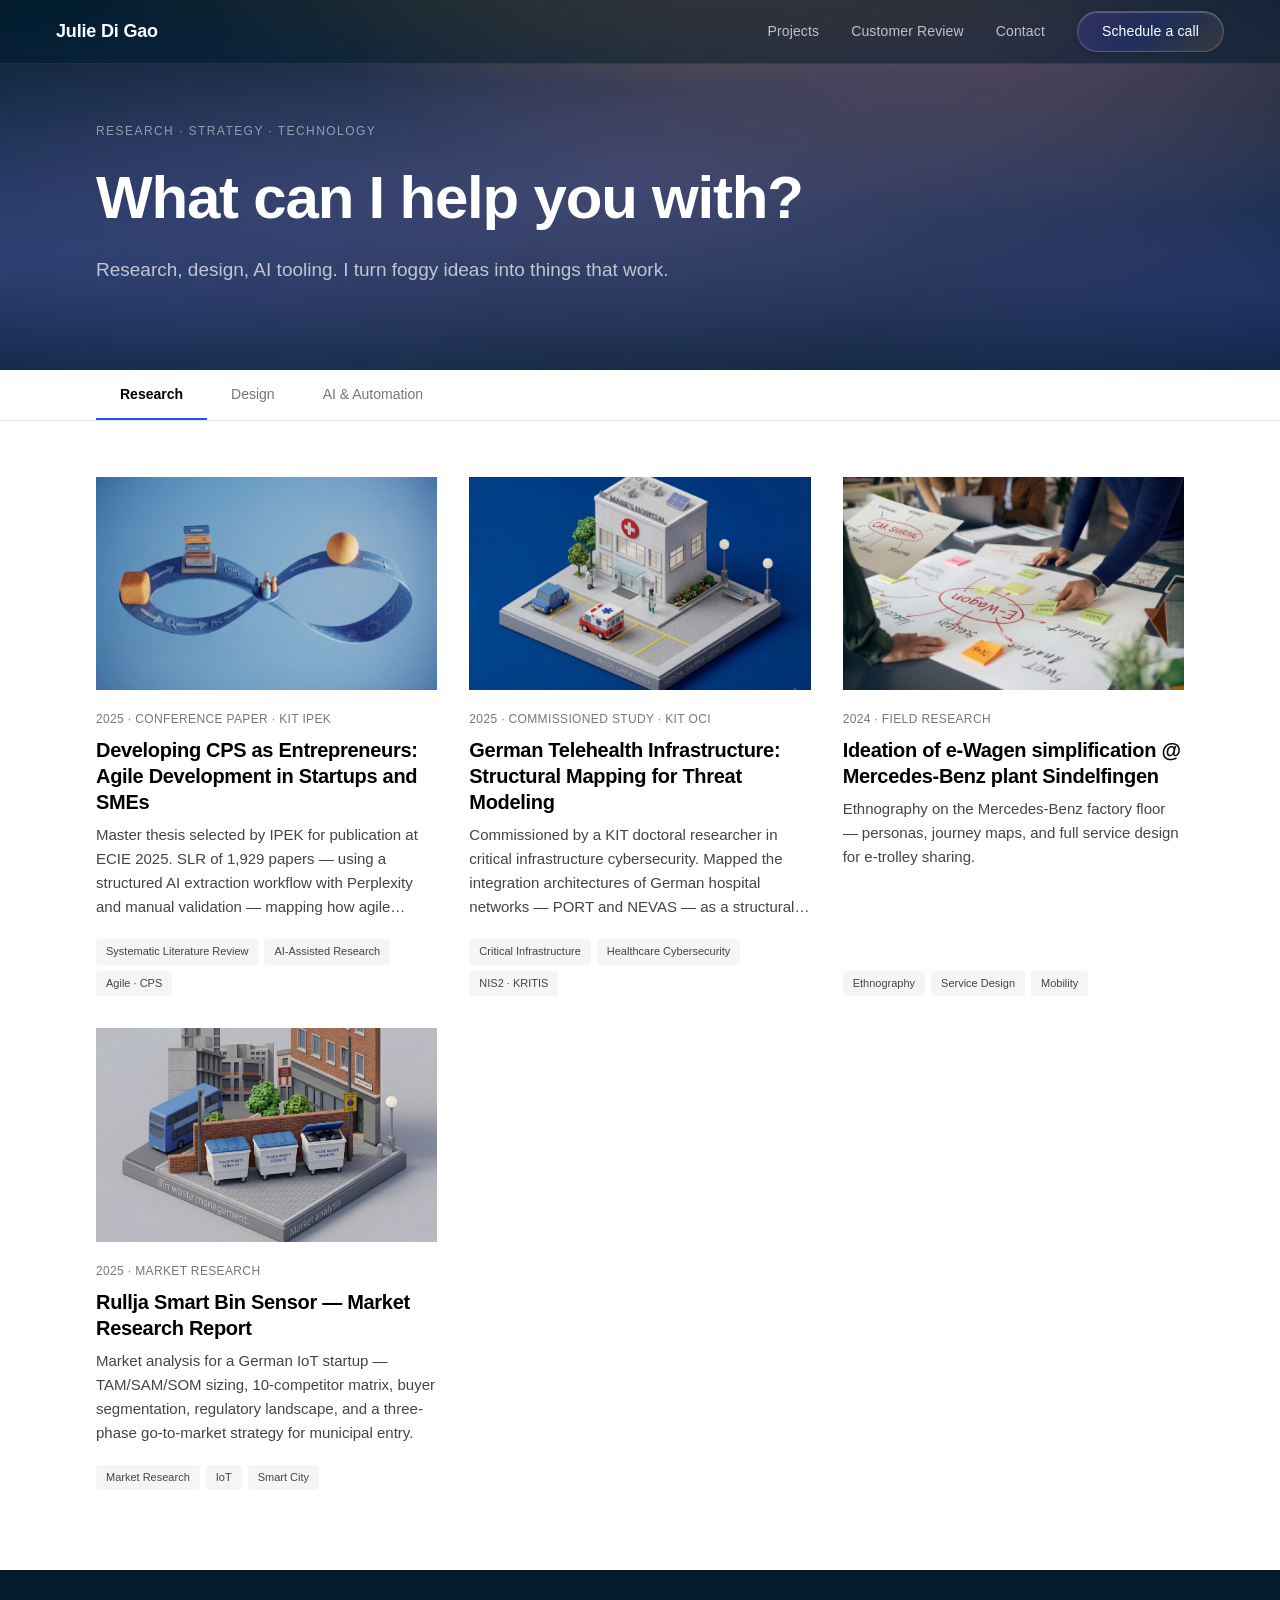
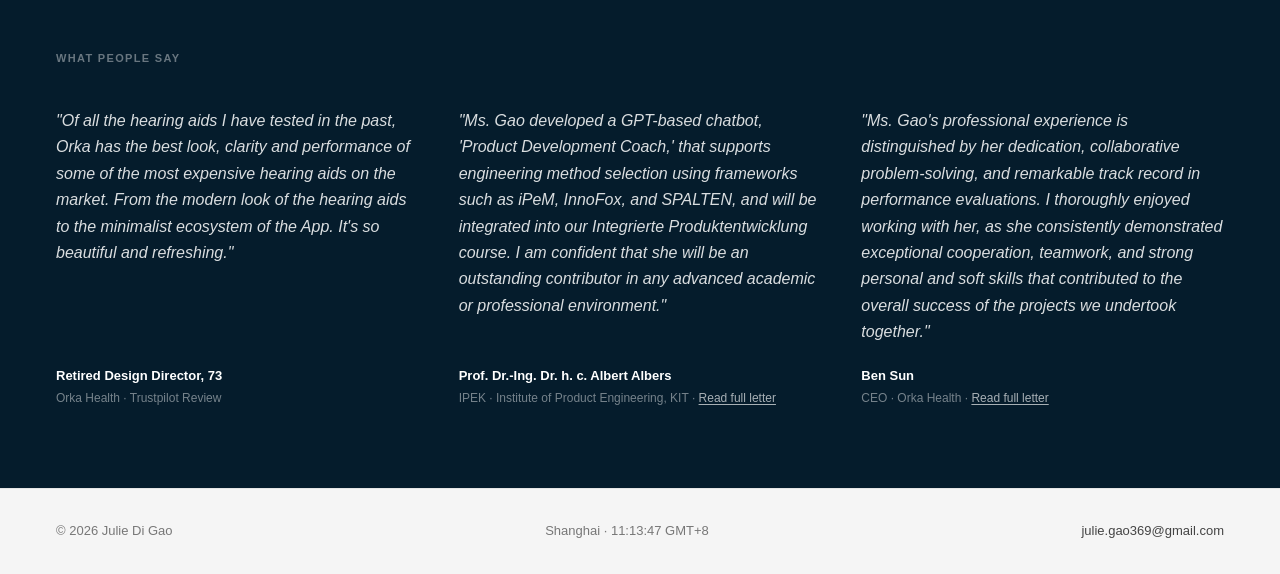
==== index.html @ caffb162 "separate file uploaded" ====
<!DOCTYPE html>
<html lang="en">
<head>
  <meta charset="UTF-8" />
  <meta name="viewport" content="width=device-width, initial-scale=1.0, viewport-fit=cover" />
  <title>Julie Di Gao — Research · Strategy · Technology</title>
  <link rel="stylesheet" href="style.css" />
</head>
<body>

  <!-- ============================================================
       TOP NAV — dark navy bar
  ============================================================ -->
  <nav class="site-nav">
    <a href="index.html" class="nav-name">Julie Di Gao</a>
    <button class="nav-toggle" aria-label="Toggle menu" aria-expanded="false"><span></span><span></span><span></span></button>
    <div class="nav-links">
      <a href="#projects">Projects</a>
      <a href="#reviews">Customer Review</a>
      <a href="https://mail.google.com/mail/?view=cm&to=julie.gao369@gmail.com" target="_blank" rel="noopener">Contact</a>
      <a href="https://calendar.app.google/rjYfn2XpzJs34tZLA" class="nav-cta" target="_blank" rel="noopener">Schedule a call</a>
    </div>
  </nav>

  <main class="layout">

    <!-- ============================================================
         HERO — dark navy, large serif headline
    ============================================================ -->
    <section class="hero-section">
      <div class="hero-inner">
        <p class="hero-eyebrow">Research · Strategy · Technology</p>
        <h1 class="hero-title">What can I help you with?</h1>
        <p class="hero-desc">Research, design, AI tooling. I turn foggy ideas into things that work.</p>
      </div>
    </section>

    <!-- ============================================================
         FILTER BAR — horizontal tabs
    ============================================================ -->
    <div class="filter-bar">
      <div class="filter-inner">
        <div class="role-tabs" role="tablist" aria-label="Work categories" id="track-select">
          <button class="role-tab" role="tab" id="tab-research" data-role="research" aria-selected="false" aria-controls="panel-research" tabindex="0">Research</button>
          <button class="role-tab" role="tab" id="tab-design" data-role="design" aria-selected="false" aria-controls="panel-design" tabindex="-1">Design</button>
          <button class="role-tab" role="tab" id="tab-automation" data-role="automation" aria-selected="false" aria-controls="panel-automation" tabindex="-1">AI &amp; Automation</button>
        </div>
      </div>
    </div>

    <!-- ============================================================
         CONTENT — project cards
    ============================================================ -->
    <div class="content">
    <section class="projects-stage" id="projects">

      <!-- ── Design Projects ── -->
      <div class="projects-group" role="tabpanel" id="panel-design" aria-labelledby="tab-design" data-group="design" hidden>
        <div class="projects-grid">

          <a href="orka-health.html" class="card">
            <div class="card-thumb"><img src="img/orka-thumb.jpg" alt="Orka Two Hearing Aids App Onboarding design" /></div>
            <div class="card-body">
              <span class="card-meta">2020–23 · B2C App</span>
              <h3 class="card-title">Orka Two Hearing Aids App Onboarding design</h3>
              <p class="card-desc">Redesigned the Gen 2 onboarding experience to guide users through crucial device adjustment periods. Delivered an average 5.3/7 user satisfaction score to drastically cut device returns.</p>
              <div class="card-tags">
                <span class="p-tag">B2C</span>
                <span class="p-tag">Interaction Design</span>
                <span class="p-tag">Prototyping</span>
                <span class="p-tag">Telehealth</span>
              </div>
            </div>
          </a>

          <div class="card" style="cursor: default;">
            <div class="card-thumb"><img src="img/orka-domestic.jpeg" alt="Orka Digital Product Design" style="opacity: 0.85;" /></div>
            <div class="card-body">
              <span class="card-meta">Ongoing consultant <span class="project-badge">Active</span> <span class="project-badge" style="background:#f1f5f9;color:#475569;margin-left:4px">Confidential 🔒</span></span>
              <h3 class="card-title">Orka Digital Product Design</h3>
              <p class="card-desc">Rehired after a two-year hiatus to consult on product design strategy. This work is ongoing and strictly under NDA.</p>
              <div class="card-tags">
                <span class="p-tag">B2C</span>
                <span class="p-tag">Smart Wearables</span>
                <span class="p-tag">Product Consultant</span>
              </div>
            </div>
          </div>

          <a href="dog-cardiac.html" class="card">
            <div class="card-thumb"><img src="img/petstech.jpg" alt="PetsTech Cardiac Monitor" /></div>
            <div class="card-body">
              <span class="card-meta">2025 · Hardware UI</span>
              <h3 class="card-title">PetsTech Cardiac Monitor UI Design</h3>
              <p class="card-desc">Designed the interface for a 20,000 CNY pet cardiac device. Every pixel is a hardware decision on a segment LCD. Three concepts, one shipped.</p>
              <div class="card-tags">
                <span class="p-tag">Hardware UI</span>
                <span class="p-tag">Medical Device</span>
                <span class="p-tag">Veterinary Tech</span>
              </div>
            </div>
          </a>

          <a href="rullja-app.html" class="card">
            <div class="card-thumb"><img src="img/rullja/rullja-software.png" alt="RullJa IoT Dashboard Concept Demo" /></div>
            <div class="card-body">
              <span class="card-meta">2025 · Concept Demo</span>
              <h3 class="card-title">RullJa IoT Dashboard — Investor Concept Demo</h3>
              <p class="card-desc">Built an interactive dashboard prototype for a waste-tech startup pitching IoT fill-level sensors to investors. Concept only. Backed by market research showing a €100M+ addressable segment in Germany.</p>
              <div class="card-tags">
                <span class="p-tag">Dashboard Design</span>
                <span class="p-tag">IoT</span>
                <span class="p-tag">Startup</span>
                <span class="p-tag">Concept Demo</span>
              </div>
            </div>
          </a>

        </div>
      </div>

      <!-- ── Research Projects ── -->
      <div class="projects-group" role="tabpanel" id="panel-research" aria-labelledby="tab-research" data-group="research" hidden>
        <div class="projects-grid">

          <a href="agile-cps.html" class="card">
            <div class="card-thumb"><img src="img/agile-cps.png" alt="Agile CPS research" /></div>
            <div class="card-body">
              <span class="card-meta">2025 · Conference Paper · KIT IPEK</span>
              <h3 class="card-title">Developing CPS as Entrepreneurs: Agile Development in Startups and SMEs</h3>
              <p class="card-desc">Master thesis selected by IPEK for publication at ECIE 2025. SLR of 1,929 papers — using a structured AI extraction workflow with Perplexity and manual validation — mapping how agile adapts across startup, SME, and enterprise contexts in CPS engineering.</p>
              <div class="card-tags">
                <span class="p-tag">Systematic Literature Review</span>
                <span class="p-tag">AI-Assisted Research</span>
                <span class="p-tag">Agile · CPS</span>
              </div>
            </div>
          </a>

          <a href="german-telehealth.html" class="card">
            <div class="card-thumb"><img src="img/telehealth-de.png" alt="German telehealth" /></div>
            <div class="card-body">
              <span class="card-meta">2025 · Commissioned Study · KIT OCI</span>
              <h3 class="card-title">German Telehealth Infrastructure: Structural Mapping for Threat Modeling</h3>
              <p class="card-desc">Commissioned by a KIT doctoral researcher in critical infrastructure cybersecurity. Mapped the integration architectures of German hospital networks — PORT and NEVAS — as a structural baseline for NIS2 threat modeling.</p>
              <div class="card-tags">
                <span class="p-tag">Critical Infrastructure</span>
                <span class="p-tag">Healthcare Cybersecurity</span>
                <span class="p-tag">NIS2 · KRITIS</span>
              </div>
            </div>
          </a>

          <a href="mercedes-ewagon.html" class="card">
            <div class="card-thumb"><img src="img/mercedesetrolley.jpg" alt="Mercedes-Benz E-Wagon" /></div>
            <div class="card-body">
              <span class="card-meta">2024 · Field Research</span>
              <h3 class="card-title">Ideation of e-Wagen simplification @ Mercedes-Benz plant Sindelfingen</h3>
              <p class="card-desc">Ethnography on the Mercedes-Benz factory floor — personas, journey maps, and full service design for e-trolley sharing.</p>
              <div class="card-tags">
                <span class="p-tag">Ethnography</span>
                <span class="p-tag">Service Design</span>
                <span class="p-tag">Mobility</span>
              </div>
            </div>
          </a>

          <a href="rullja-smart-bin.html" class="card">
            <div class="card-thumb"><img src="img/rullja-bin.png" alt="Rullja Smart Bin Sensor" /></div>
            <div class="card-body">
              <span class="card-meta">2025 · Market Research</span>
              <h3 class="card-title">Rullja Smart Bin Sensor — Market Research Report</h3>
              <p class="card-desc">Market analysis for a German IoT startup — TAM/SAM/SOM sizing, 10-competitor matrix, buyer segmentation, regulatory landscape, and a three-phase go-to-market strategy for municipal entry.</p>
              <div class="card-tags">
                <span class="p-tag">Market Research</span>
                <span class="p-tag">IoT</span>
                <span class="p-tag">Smart City</span>
              </div>
            </div>
          </a>

        </div>
      </div>

      <!-- ── AI Projects ── -->
      <div class="projects-group" role="tabpanel" id="panel-automation" aria-labelledby="tab-automation" data-group="automation" hidden>
        <div class="projects-grid">

          <a href="ipek-gpt.html" class="card">
            <div class="card-thumb"><img src="img/ipek-gpt-thumb.jpg" alt="IPEK AI Consultant" /></div>
            <div class="card-body">
              <span class="card-meta">2025 · AI Consulting</span>
              <h3 class="card-title">Transform Product Engineering Knowledge into AI Consultant Service</h3>
              <p class="card-desc">Built 2 AI consulting MVPs for KIT's engineering institute — InnoFox Coach and Project Type Assessor. 50+ students using, 100% budget saved, shipped in half the time.</p>
              <div class="card-tags">
                <span class="p-tag">AI Tooling</span>
                <span class="p-tag">Custom GPT</span>
                <span class="p-tag">B2B</span>
              </div>
            </div>
          </a>


          <a href="#" class="card">
            <div class="card-thumb"><img src="img/invoice-automation.png" alt="Cincobox Bill AutoBot" /></div>
            <div class="card-body">
              <span class="card-meta">Ongoing · Agentic Build <span class="project-badge">Active</span></span>
              <h3 class="card-title">Cincobox Bill AutoBot</h3>
              <p class="card-desc">A quality inspection firm's CEO was burning one full day every month on manual invoicing, so I restructured his client order database and built an invoice automation tool in Google Sheets by agentic coding.</p>
              <div class="card-tags">
                <span class="p-tag">Automation</span>
                <span class="p-tag">Database Structure</span>
                <span class="p-tag">Agentic Coding</span>
              </div>
            </div>
          </a>

        </div>
      </div>

    </section>
    </div><!-- /.content -->



  </main>

  <!-- ============================================================
       TESTIMONIALS
  ============================================================ -->
  <section id="reviews" class="testimonials">
    <div class="testimonials-inner">
      <p class="testimonials-label">What People Say</p>
      <div class="testimonials-grid">

        <div class="testimonial">
          <p class="testimonial-quote">"Of all the hearing aids I have tested in the past, Orka has the best look, clarity and performance of some of the most expensive hearing aids on the market. From the modern look of the hearing aids to the minimalist ecosystem of the App. It's so beautiful and refreshing."</p>
          <div class="testimonial-author">
            <span class="testimonial-name">Retired Design Director, 73</span>
            <span class="testimonial-role">Orka Health · Trustpilot Review</span>
          </div>
        </div>

        <div class="testimonial">
          <p class="testimonial-quote">"Ms. Gao developed a GPT-based chatbot, 'Product Development Coach,' that supports engineering method selection using frameworks such as iPeM, InnoFox, and SPALTEN, and will be integrated into our Integrierte Produktentwicklung course. I am confident that she will be an outstanding contributor in any advanced academic or professional environment."</p>
          <div class="testimonial-author">
            <span class="testimonial-name">Prof. Dr.-Ing. Dr. h. c. Albert Albers</span>
            <span class="testimonial-role">IPEK · Institute of Product Engineering, KIT · <a href="https://drive.google.com/file/d/1tdlXSylzmhAf9vjlkqF7maoI1d_9qmV9/view" target="_blank" rel="noopener" class="testimonial-link">Read full letter</a></span>
          </div>
        </div>

        <div class="testimonial">
          <p class="testimonial-quote">"Ms. Gao's professional experience is distinguished by her dedication, collaborative problem-solving, and remarkable track record in performance evaluations. I thoroughly enjoyed working with her, as she consistently demonstrated exceptional cooperation, teamwork, and strong personal and soft skills that contributed to the overall success of the projects we undertook together."</p>
          <div class="testimonial-author">
              <span class="testimonial-name">Ben Sun</span>
            <span class="testimonial-role">CEO · Orka Health · <a href="https://drive.google.com/file/d/1TQSXAxwFOmkfhooDOiuo72C9SazqI4s3/view" target="_blank" rel="noopener" class="testimonial-link">Read full letter</a></span>
          </div>
        </div>

      </div>
    </div>
  </section>

  <!-- ============================================================
       FOOTER
  ============================================================ -->
  <footer id="contact" class="site-footer">
    <span>&copy; 2026 Julie Di Gao</span>
    <span>Shanghai &middot; <span id="clock" aria-hidden="true"></span></span>
    <a href="mailto:julie.gao369@gmail.com">julie.gao369@gmail.com</a>
  </footer>

  <script src="script.js"></script>
</body>
</html>
---- style.css ----
/* ── Case Study Summary Card ── */
.cs-summary {
  background: var(--surface);
  border: 1px solid var(--border-light);
  border-radius: var(--radius);
  box-shadow: var(--shadow-sm);
  padding: 1.25rem 1.5rem;
  margin: 2rem 0 2.5rem;
  display: flex;
  flex-direction: column;
  gap: 0.75rem;
  max-width: 600px;
}
.cs-summary-row {
  display: flex;
  gap: 1.25rem;
}
.cs-summary-label {
  min-width: 5.5rem;
  font-weight: 600;
  color: var(--secondary);
  font-size: 0.95rem;
}
.cs-summary-value {
  color: var(--text);
  font-size: 0.95rem;
}
/* ============================================================
   PORTFOLIO — McKinsey visual style
   Full-width top nav · editorial serif · electric blue accent
============================================================ */

html {
  scroll-behavior: smooth;
}

*, *::before, *::after {
  box-sizing: border-box;
  margin: 0;
  padding: 0;
  -webkit-tap-highlight-color: transparent;
}

:root {
  --bg:           #FFFFFF;
  --surface:      #F5F5F5;
  --border:       #D5D5D5;
  --border-light: #E5E5E5;
  --text:         #000000;
  --secondary:    #444444;
  --tertiary:     #777777;

  /* McKinsey electric blue */
  --accent:       #2251FF;
  --accent-dark:  #051C2C;
  --accent-light: #E8EEFF;

  --nav-bg:       #051C2C;

  --shadow-sm:  0 1px 2px rgba(0,0,0,0.05);
  --shadow-md:  0 4px 12px rgba(0,0,0,0.06);
  --shadow-card: 0 1px 4px rgba(0,0,0,0.04);
  --shadow-card-hover: 0 8px 30px rgba(0,0,0,0.10);

  --radius:      4px;
  --radius-pill: 100px;

  --font: -apple-system, BlinkMacSystemFont, 'Segoe UI', Roboto, 'Helvetica Neue', Arial, sans-serif;
  --font-serif: -apple-system, BlinkMacSystemFont, 'Segoe UI', Roboto, 'Helvetica Neue', Arial, sans-serif;

  --header-h: 64px;
  --max-width: 1200px;
  --content-width: 1200px;
}

html {
  font-size: 16px;
  scroll-behavior: smooth;
}

body {
  background: var(--bg);
  color: var(--text);
  font-family: var(--font);
  line-height: 1.6;
  min-height: 100vh;
  -webkit-font-smoothing: antialiased;
  -moz-osx-font-smoothing: grayscale;
}

a { color: inherit; text-decoration: none; }
button { font-family: inherit; }

/* ── Accessibility ── */
.visually-hidden {
  position: absolute;
  width: 1px; height: 1px;
  padding: 0; margin: -1px;
  overflow: hidden;
  clip: rect(0,0,0,0);
  white-space: nowrap; border: 0;
}

:focus-visible {
  outline: 2px solid var(--accent);
  outline-offset: 3px;
  border-radius: 2px;
}

/* ── Scroll reveal ── */
.fade-in {
  opacity: 0;
  transform: translateY(24px);
  transition: opacity 0.8s cubic-bezier(.22,1,.36,1),
              transform 0.8s cubic-bezier(.22,1,.36,1);
}
.fade-in.visible {
  opacity: 1;
  transform: translateY(0);
}

/* ── Skip link (screen-reader, visible on focus) ── */
.skip-link {
  position: absolute;
  left: -9999px;
  top: auto;
  width: 1px;
  height: 1px;
  overflow: hidden;
  z-index: 10000;
  background: var(--nav-bg);
  color: #fff;
  padding: 0.75rem 1.25rem;
  font-size: 0.875rem;
  border-radius: 0 0 4px 0;
}
.skip-link:focus {
  position: fixed;
  left: 0;
  top: 0;
  width: auto;
  height: auto;
  overflow: visible;
}

/* ── Page load entry ── */
main {
  animation: pageEnter 0.45s cubic-bezier(.22,1,.36,1) both;
}
@keyframes pageEnter {
  from { opacity: 0; transform: translateY(10px); }
  to   { opacity: 1; transform: translateY(0); }
}

/* ── Page exit transition ── */
body.page-exit {
  opacity: 0;
  transition: opacity 0.3s ease;
}

/* ── Nav scrim ── */
body::before {
  content: '';
  position: fixed;
  inset: 0;
  background: rgba(0,0,0,0.5);
  backdrop-filter: blur(3px);
  -webkit-backdrop-filter: blur(3px);
  z-index: 190;
  opacity: 0;
  pointer-events: none;
  transition: opacity 0.3s ease;
}
body.nav-open::before {
  opacity: 1;
  pointer-events: auto;
}

/* ============================================================
   TOP NAV BAR — fixed dark navy
============================================================ */
.site-nav {
  position: fixed;
  top: 0;
  left: 0;
  right: 0;
  height: var(--header-h);
  background: rgba(5,28,44,0.55);
  backdrop-filter: blur(16px) saturate(1.4);
  -webkit-backdrop-filter: blur(16px) saturate(1.4);
  border-bottom: 1px solid rgba(255,255,255,0.08);
  z-index: 200;
  display: flex;
  align-items: center;
  justify-content: space-between;
  padding: 0 clamp(1.5rem, 5vw, 3.5rem);
  padding-left: max(clamp(1.5rem, 5vw, 3.5rem), env(safe-area-inset-left));
  padding-right: max(clamp(1.5rem, 5vw, 3.5rem), env(safe-area-inset-right));
}

/* ── White glass nav on case study pages ── */
.cs-page .site-nav {
  background: rgba(255,255,255,0.55);
  backdrop-filter: blur(20px) saturate(1.6);
  -webkit-backdrop-filter: blur(20px) saturate(1.6);
  border-bottom: 1px solid rgba(0,0,0,0.06);
}

.cs-page .nav-name {
  color: var(--text);
}

.cs-page .nav-links a {
  color: var(--secondary);
}

.cs-page .nav-links a:hover {
  color: var(--text);
}

.cs-page .nav-links .nav-cta {
  color: #FFFFFF;
  background: linear-gradient(135deg, #6B3DE8 0%, #2251FF 65%, #C07A3E 100%);
  border: none;
  border-radius: var(--radius-pill);
  box-shadow: none;
  padding: 0.5rem 1.5rem;
  transition: opacity 0.2s;
}

.cs-page .nav-links .nav-cta:hover {
  color: #FFFFFF;
  opacity: 0.85;
  background: linear-gradient(135deg, #6B3DE8 0%, #2251FF 65%, #C07A3E 100%);
  border-color: transparent;
  box-shadow: none;
}

.nav-name {
  font-family: var(--font-serif);
  font-size: 1.125rem;
  font-weight: 700;
  color: #FFFFFF;
  letter-spacing: -0.01em;
}

.nav-links {
  display: flex;
  align-items: center;
  gap: 2rem;
}

.nav-links a {
  font-size: 0.875rem;
  font-weight: 400;
  color: rgba(255,255,255,0.7);
  transition: color 0.2s;
  letter-spacing: 0.01em;
}

.nav-links a:hover {
  color: #FFFFFF;
}

.nav-links .nav-cta {
  font-weight: 500;
  color: #FFFFFF;
  background: linear-gradient(135deg, rgba(100,60,220,0.2) 0%, rgba(34,81,255,0.15) 50%, rgba(255,170,50,0.12) 100%);
  border: 1px solid rgba(255,255,255,0.2);
  padding: 0.5rem 1.5rem;
  border-radius: var(--radius-pill);
  box-shadow:
    inset 0 1px 0 rgba(255,255,255,0.2),
    inset 0 0 12px rgba(255,255,255,0.04),
    0 1px 6px rgba(0,0,0,0.15);
  transition: background 0.25s, border-color 0.25s, box-shadow 0.25s;
}

.nav-links .nav-cta:hover {
  background: linear-gradient(135deg, rgba(100,60,220,0.35) 0%, rgba(34,81,255,0.28) 50%, rgba(255,170,50,0.2) 100%);
  border-color: rgba(255,255,255,0.35);
  box-shadow:
    inset 0 1px 0 rgba(255,255,255,0.3),
    inset 0 0 16px rgba(255,255,255,0.06),
    0 4px 14px rgba(0,0,0,0.2);
}

/* ── Mobile hamburger ── */
.nav-toggle {
  display: none;
  appearance: none;
  border: none;
  background: none;
  cursor: pointer;
  padding: 0.25rem;
  width: 28px;
  height: 24px;
  position: relative;
  z-index: 201;
}

.nav-toggle span {
  display: block;
  position: absolute;
  left: 0;
  width: 100%;
  height: 2px;
  background: #FFFFFF;
  border-radius: 2px;
  transition: transform 0.3s cubic-bezier(.22,1,.36,1),
              opacity 0.3s cubic-bezier(.22,1,.36,1);
}

.nav-toggle span:nth-child(1) { top: 2px; }
.nav-toggle span:nth-child(2) { top: 11px; }
.nav-toggle span:nth-child(3) { top: 20px; }

.nav-toggle.open span:nth-child(1) {
  transform: translateY(9px) rotate(45deg);
}
.nav-toggle.open span:nth-child(2) {
  opacity: 0;
}
.nav-toggle.open span:nth-child(3) {
  transform: translateY(-9px) rotate(-45deg);
}

.cs-page .nav-toggle span {
  background: var(--text);
}

/* ============================================================
   LAYOUT — full-width, no sidebar
============================================================ */
.layout {
  display: flex;
  flex-direction: column;
  min-height: 100vh;
  padding-top: var(--header-h);
}

/* Hide old sidebar elements on index */
.sidebar { display: none; }

/* ============================================================
   HERO SECTION — dark navy, large serif headline
============================================================ */
.hero-section {
  background: var(--nav-bg);
  color: #FFFFFF;
  padding: clamp(3rem, 7vw, 5rem) 0 clamp(1.25rem, 3.75vw, 2.75rem);
  padding-top: calc(var(--header-h) + clamp(3rem, 7vw, 5rem) - 22px);
  margin-top: calc(-1 * var(--header-h));
  position: relative;
  overflow: hidden;
}

.hero-section::before {
  content: '';
  position: absolute;
  inset: -50%;
  width: 200%;
  height: 200%;
  background:
    radial-gradient(ellipse 45% 40% at 50% 15%, rgba(255,180,60,0.45) 0%, transparent 55%),
    radial-gradient(ellipse 50% 45% at 65% 30%, rgba(220,140,160,0.3) 0%, transparent 55%),
    radial-gradient(ellipse 60% 55% at 50% 50%, rgba(160,140,210,0.35) 0%, transparent 60%),
    radial-gradient(ellipse 55% 50% at 25% 60%, rgba(80,100,200,0.4) 0%, transparent 65%),
    radial-gradient(ellipse 50% 45% at 75% 65%, rgba(60,80,180,0.35) 0%, transparent 60%);
  animation: heroGradientDrift 14s ease-in-out infinite alternate;
  pointer-events: none;
  z-index: 0;
}

@keyframes heroGradientDrift {
  0%   { transform: translate(0, 0) rotate(0deg) scale(1); }
  33%  { transform: translate(-3%, 2%) rotate(2deg) scale(1.03); }
  66%  { transform: translate(2%, -3%) rotate(-2deg) scale(0.97); }
  100% { transform: translate(-2%, 3%) rotate(3deg) scale(1.02); }
}

.hero-inner {
  max-width: var(--content-width);
  margin-inline: auto;
  padding-inline: clamp(1.5rem, 5vw, 3.5rem);
  position: relative;
  z-index: 1;
}

.hero-eyebrow {
  font-size: 0.75rem;
  font-weight: 500;
  letter-spacing: 0.12em;
  text-transform: uppercase;
  color: rgba(255,255,255,0.5);
  margin-bottom: 1.5rem;
}

.hero-title {
  font-family: var(--font);
  font-size: clamp(2.25rem, 5.5vw, 3.75rem);
  font-weight: 700;
  line-height: 1.1;
  letter-spacing: -0.02em;
  max-width: 960px;
  margin-bottom: 1.5rem;
}


.hero-desc {
  font-size: clamp(1rem, 1.5vw, 1.1875rem);
  font-weight: 400;
  line-height: 1.6;
  color: rgba(255,255,255,0.7);
  max-width: 600px;
  padding-bottom: clamp(1.5rem, 4vw, 2.5rem);
}

/* ============================================================
   FILTER TABS — horizontal bar below hero
============================================================ */
.filter-bar {
  background: var(--bg);
  border-bottom: 1px solid var(--border-light);
  position: sticky;
  top: var(--header-h);
  z-index: 100;
  transition: box-shadow 0.3s ease;
}

.filter-bar.scrolled {
  box-shadow: 0 4px 12px rgba(0,0,0,0.06);
}

.filter-inner {
  max-width: var(--content-width);
  margin-inline: auto;
  padding: 0 clamp(1.5rem, 5vw, 3.5rem);
  display: flex;
  gap: 0;
}

.role-tabs {
  display: flex;
  gap: 0;
  padding: 0;
  background: none;
  border: none;
}

.role-tab {
  appearance: none;
  border: none;
  background: none;
  color: var(--tertiary);
  font-size: 0.875rem;
  font-weight: 500;
  padding: 1rem 1.5rem;
  cursor: pointer;
  transition: color 0.2s;
  white-space: nowrap;
  position: relative;
  border-bottom: 2px solid transparent;
}

.role-tab:hover {
  color: var(--text);
  background: none;
}

.role-tab.active {
  color: var(--text);
  font-weight: 600;
  background: none;
  border-bottom: 2px solid var(--accent);
}

/* ============================================================
   CONTENT — projects area
============================================================ */
.content {
  flex: 1;
  background: var(--bg);
}

.projects-stage {
  max-width: var(--content-width);
  margin-inline: auto;
  padding: 3.5rem clamp(1.5rem, 5vw, 3.5rem) 5rem;
  scroll-margin-top: var(--header-h);
}

.projects-group {
  opacity: 0;
  transform: translateY(12px);
  animation: fadeUp 0.35s cubic-bezier(.22,1,.36,1) forwards;
}

@keyframes fadeUp {
  to { opacity: 1; transform: translateY(0); }
}

.projects-grid {
  display: grid;
  grid-template-columns: repeat(3, 1fr);
  gap: 2rem;
}

/* ============================================================
   CARD — editorial McKinsey style
============================================================ */
.card {
  display: flex;
  flex-direction: column;
  border: none;
  border-radius: 0;
  background: var(--bg);
  overflow: hidden;
  transition: transform 0.3s ease;
  text-decoration: none;
  color: inherit;
}

.card:hover {
  transform: translateY(-2px);
}

.card-thumb {
  width: 100%;
  aspect-ratio: 16 / 10;
  overflow: hidden;
  background: var(--surface);
}

.card-thumb img {
  width: 100%;
  height: 100%;
  object-fit: cover;
  display: block;
  transition: transform 0.5s cubic-bezier(.22,1,.36,1);
}

.card:hover .card-thumb img {
  transform: scale(1.04);
}

.card-body {
  padding: 1.25rem 0 0;
  display: flex;
  flex-direction: column;
  gap: 0.5rem;
  flex: 1;
}

.card-meta {
  font-size: 0.75rem;
  font-weight: 500;
  color: var(--tertiary);
  letter-spacing: 0.03em;
  text-transform: uppercase;
}

.card-title {
  font-family: var(--font-serif);
  font-size: 1.25rem;
  font-weight: 700;
  color: var(--text);
  letter-spacing: -0.015em;
  line-height: 1.3;
  transition: color 0.2s;
}

.card:hover .card-title {
  color: var(--accent);
}

.card-desc {
  font-size: 0.9375rem;
  font-weight: 400;
  color: var(--secondary);
  line-height: 1.6;
  display: -webkit-box;
  -webkit-line-clamp: 4;
  -webkit-box-orient: vertical;
  overflow: hidden;
}

.card-tags {
  display: flex;
  flex-wrap: wrap;
  gap: 0.375rem;
  margin-top: auto;
  padding-top: 0.75rem;
}

.p-tag {
  font-size: 0.6875rem;
  font-weight: 500;
  color: var(--secondary);
  background: var(--surface);
  padding: 0.25rem 0.625rem;
  border-radius: var(--radius);
  border: none;
}

/* badge */
.project-badge {
  display: inline-block;
  font-size: 0.6875rem;
  font-weight: 500;
  letter-spacing: 0.02em;
  color: var(--accent);
  background: var(--accent-light);
  padding: 0.15rem 0.5rem;
  border-radius: var(--radius);
  vertical-align: middle;
  margin-left: 0.35rem;
  position: relative;
  top: -1px;
}

/* ============================================================
   TESTIMONIALS — horizontal strip above footer
============================================================ */
.testimonials {
  background: var(--nav-bg);
  color: #FFFFFF;
  padding: clamp(3.5rem, 7vw, 5rem) clamp(1.5rem, 5vw, 3.5rem);
}

.testimonials-inner {
  max-width: var(--content-width);
  margin-inline: auto;
}

.testimonials-label {
  font-size: 0.6875rem;
  font-weight: 700;
  letter-spacing: 0.12em;
  text-transform: uppercase;
  color: rgba(255,255,255,0.4);
  margin-bottom: 2.5rem;
  font-family: var(--font);
}

.testimonials-grid {
  display: grid;
  grid-template-columns: repeat(3, 1fr);
  gap: 2.5rem;
}

.testimonial {
  display: flex;
  flex-direction: column;
  gap: 1.25rem;
}

.testimonial-quote {
  font-family: var(--font-serif);
  font-size: 1rem;
  line-height: 1.65;
  color: rgba(255,255,255,0.85);
  font-style: italic;
}

.testimonial-author {
  display: flex;
  flex-direction: column;
  gap: 0.15rem;
  margin-top: auto;
}

.testimonial-name {
  font-size: 0.8125rem;
  font-weight: 600;
  color: #FFFFFF;
  font-family: var(--font);
}

.testimonial-role {
  font-size: 0.75rem;
  color: rgba(255,255,255,0.45);
  font-family: var(--font);
}

.testimonial-link {
  color: rgba(255,255,255,0.65);
  text-decoration: underline;
  text-underline-offset: 2px;
  transition: color 0.2s;
}
.testimonial-link:hover {
  color: #FFFFFF;
}

@media (max-width: 768px) {
  .testimonials-grid {
    grid-template-columns: 1fr;
    gap: 2rem;
  }
}

/* ============================================================
   CTA SECTION — full-width dark band
============================================================ */
.cta-section {
  background: var(--nav-bg);
  color: #FFFFFF;
  padding: clamp(3rem, 7vw, 5rem) clamp(1.5rem, 5vw, 3.5rem);
}

.cta-inner {
  max-width: var(--content-width);
  margin-inline: auto;
  display: flex;
  align-items: center;
  justify-content: space-between;
  gap: 2rem;
}

.cta-text h2 {
  font-family: var(--font-serif);
  font-size: clamp(1.5rem, 3vw, 2.25rem);
  font-weight: 700;
  margin-bottom: 0.5rem;
}

.cta-text p {
  font-size: 1rem;
  color: rgba(255,255,255,0.65);
  max-width: 420px;
}

.cta-btn {
  display: inline-flex;
  align-items: center;
  justify-content: center;
  padding: 0.875rem 2rem;
  border: none;
  border-radius: var(--radius);
  font-size: 0.9375rem;
  font-weight: 500;
  color: #FFFFFF;
  background: var(--accent);
  transition: background 0.2s;
  cursor: pointer;
  text-align: center;
  white-space: nowrap;
}

.cta-btn:hover { background: #1A42D9; }

/* ============================================================
   SITE FOOTER — dark navy
============================================================ */
.site-footer {
  background: var(--surface);
  color: var(--tertiary);
  padding: 2rem clamp(1.5rem, 5vw, 3.5rem);
  padding-bottom: max(2rem, env(safe-area-inset-bottom));
  font-size: 0.8125rem;
  display: flex;
  justify-content: space-between;
  align-items: center;
  border-top: 1px solid var(--border-light);
}

.site-footer a {
  color: var(--secondary);
  transition: color 0.2s;
}

.site-footer a:hover {
  color: var(--text);
}

/* ============================================================
   RESPONSIVE
============================================================ */

/* Tablet */
@media (max-width: 1024px) {
  .projects-grid {
    grid-template-columns: repeat(2, 1fr);
    gap: 1.75rem;
  }
}

/* Mobile */
@media (max-width: 768px) {
  .nav-links {
    display: flex;
    flex-direction: column;
    align-items: stretch;
    position: absolute;
    top: 100%;
    left: 0;
    right: 0;
    height: calc(100vh - var(--header-h));
    height: calc(100dvh - var(--header-h));
    background: rgba(3, 17, 28, 0.98);
    backdrop-filter: blur(24px) saturate(1.6);
    -webkit-backdrop-filter: blur(24px) saturate(1.6);
    padding: 0;
    gap: 0;
    border-top: 1px solid rgba(255,255,255,0.07);
    overflow-y: auto;
    overflow-x: hidden;
    opacity: 0;
    pointer-events: none;
    transition: opacity 0.3s cubic-bezier(.22,1,.36,1);
  }
  .nav-links.open {
    opacity: 1;
    pointer-events: auto;
  }
  .nav-links a {
    display: flex;
    align-items: center;
    justify-content: space-between;
    font-size: 1rem;
    font-weight: 400;
    color: rgba(255,255,255,0.6);
    padding: 1.125rem 1.75rem;
    border-bottom: 1px solid rgba(255,255,255,0.07);
    opacity: 0;
    transform: translateY(-6px);
    transition: opacity 0.3s ease, transform 0.3s ease, color 0.2s;
  }
  .nav-links a:hover { color: #fff; }
  .nav-links.open a {
    opacity: 1;
    transform: translateY(0);
  }
  .nav-links.open > *:nth-child(1) { transition-delay: 0.04s; }
  .nav-links.open > *:nth-child(2) { transition-delay: 0.08s; }
  .nav-links.open > *:nth-child(3) { transition-delay: 0.12s; }
  .nav-links.open > *:nth-child(4) { transition-delay: 0.16s; }

  .nav-links .nav-cta {
    margin-top: auto;
    margin-bottom: max(1.75rem, env(safe-area-inset-bottom));
    width: calc(100% - 3.5rem);
    align-self: center;
    border-bottom: none;
    padding: 1.125rem 1.5rem;
    background: linear-gradient(135deg, #6B3DE8 0%, #2251FF 65%, #C07A3E 100%);
    border: none;
    border-radius: var(--radius-pill);
    color: #fff;
    font-weight: 600;
    font-size: 0.9375rem;
    justify-content: center;
    text-align: center;
    box-shadow: 0 4px 20px rgba(34,81,255,0.32);
  }

  .cs-page .nav-links {
    background: rgba(255,255,255,0.98);
    backdrop-filter: blur(24px) saturate(1.8);
    -webkit-backdrop-filter: blur(24px) saturate(1.8);
    border-top: 1px solid rgba(0,0,0,0.06);
  }
  .cs-page .nav-links a {
    color: var(--secondary);
    border-bottom-color: rgba(0,0,0,0.07);
  }
  .cs-page .nav-links a:hover { color: var(--text); }
  .cs-page .nav-links .nav-cta { color: #fff; }

  /* Solid white nav bar when dropdown is open on case study pages */
  .cs-page .site-nav:has(.nav-links.open) {
    background: #FFFFFF;
    backdrop-filter: none;
    -webkit-backdrop-filter: none;
  }

  .nav-toggle { display: block; }

  .hero-title {
    font-size: clamp(1.75rem, 6vw, 2.5rem);
  }
  .hero-section {
    padding-top: calc(var(--header-h) + clamp(3rem, 7vw, 5rem) + 30px);
  }

  .filter-inner {
    overflow-x: auto;
    scrollbar-width: none;
  }
  .filter-inner::-webkit-scrollbar { display: none; }

  .role-tab {
    font-size: 0.8125rem;
    padding: 0.875rem 1rem;
    min-height: 44px;
  }

  .projects-stage {
    padding: 2rem 1.25rem 3rem;
  }

  .projects-grid {
    grid-template-columns: 1fr;
    gap: 2rem;
  }

  .cta-inner {
    flex-direction: column;
    text-align: center;
  }

  .cta-text p {
    margin-inline: auto;
  }

  .site-footer {
    flex-direction: column;
    text-align: center;
    gap: 0.5rem;
  }

  .card-title {
    font-size: 1.0625rem;
  }

  .card-desc {
    -webkit-line-clamp: 6;
  }

}

/* ── Reduced motion ── */
@media (prefers-reduced-motion: reduce) {
  .fade-in {
    opacity: 1;
    transform: none;
    transition: none;
  }
  .projects-group {
    animation: none;
    opacity: 1;
    transform: none;
  }
  .card {
    transition: none;
  }
  .hero-section::before {
    animation: none;
  }
}

/* ── Next project navigation ── */
.cs-next-project {
  max-width: 760px;
  margin-inline: auto;
  padding: 4rem 1.5rem 3rem;
  border-top: 1px solid var(--border-light);
  margin-top: 4rem;
}

.cs-next-label {
  font-size: 0.6875rem;
  font-weight: 700;
  letter-spacing: 0.1em;
  text-transform: uppercase;
  color: var(--tertiary);
  margin-bottom: 0.75rem;
  font-family: var(--font);
}

.cs-next-link {
  display: block;
  text-decoration: none;
  color: inherit;
  transition: color 0.2s;
}

.cs-next-link:hover {
  color: var(--accent);
}

.cs-next-title {
  font-family: var(--font-serif);
  font-size: clamp(1.5rem, 3vw, 2rem);
  font-weight: 700;
  line-height: 1.2;
  letter-spacing: -0.02em;
  margin-bottom: 0.5rem;
}

.cs-next-desc {
  font-size: 0.9375rem;
  color: var(--secondary);
  line-height: 1.55;
  max-width: 520px;
  font-family: var(--font);
}

.cs-next-link:hover .cs-next-title {
  color: var(--accent);
}

.cs-next-arrow {
  display: inline-block;
  margin-top: 1rem;
  font-size: 0.875rem;
  font-weight: 500;
  color: var(--accent);
  font-family: var(--font);
}

/* ============================================================
   CASE STUDY / ARTICLE PAGES — McKinsey editorial layout
   Narrow centered column · serif body text · generous whitespace
============================================================ */

/* ── Article header ── */
.cs-header {
  max-width: 760px;
  margin-inline: auto;
  padding: calc(var(--header-h) + 4rem) clamp(1.25rem, 5vw, 2rem) 0;
}

.cs-back {
  display: inline-flex;
  align-items: center;
  gap: 0.35rem;
  font-size: 0.8125rem;
  font-family: var(--font);
  color: var(--secondary);
  transition: color 0.2s;
  margin-bottom: 2.5rem;
}
.cs-back:hover { color: var(--text); }
.cs-back::before { content: '←'; }

.cs-eyebrow {
  font-family: var(--font);
  font-size: 0.75rem;
  font-weight: 600;
  letter-spacing: 0.04em;
  text-transform: uppercase;
  color: var(--accent);
  margin-bottom: 1rem;
}

.cs-title {
  font-family: var(--font-serif);
  font-size: clamp(1.5rem, 4vw, 2.25rem);
  font-weight: 700;
  line-height: 1.15;
  letter-spacing: -0.015em;
  color: var(--text);
  margin-bottom: 1.25rem;
}

.cs-sub {
  font-family: var(--font-serif);
  font-size: 1.125rem;
  color: var(--secondary);
  line-height: 1.65;
  margin-bottom: 2.25rem;
}

.cs-meta {
  display: flex;
  flex-wrap: wrap;
  gap: 0.4rem 1.5rem;
  padding: 1rem 0;
  border-top: 1px solid var(--border-light);
  border-bottom: 1px solid var(--border-light);
  margin-bottom: 3rem;
  align-items: baseline;
}

.cs-meta-item {
  display: inline-flex;
  align-items: baseline;
  gap: 0.35rem;
}

.cs-meta-label {
  font-family: var(--font);
  font-size: 0.6875rem;
  font-weight: 600;
  letter-spacing: 0.06em;
  text-transform: uppercase;
  color: var(--tertiary);
}

.cs-meta-value {
  font-family: var(--font);
  font-size: 0.875rem;
  font-weight: 500;
  color: var(--text);
}

.cs-meta-dot {
  color: var(--border);
  font-size: 0.75rem;
  user-select: none;
}

/* ── Article body ── */
.cs-body {
  max-width: 760px;
  margin-inline: auto;
  padding-inline: clamp(1.25rem, 5vw, 2rem);
  padding-bottom: 5rem;
}

.cs-section {
  margin-bottom: 3rem;
}

.cs-section-label {
  font-family: var(--font);
  font-size: 0.75rem;
  font-weight: 600;
  letter-spacing: 0.04em;
  text-transform: uppercase;
  color: var(--accent);
  margin-bottom: 0.75rem;
}

.cs-section h2 {
  font-family: var(--font-serif);
  font-size: 1.5rem;
  font-weight: 700;
  line-height: 1.25;
  letter-spacing: -0.01em;
  color: var(--text);
  margin-bottom: 1rem;
}

.cs-section p {
  font-family: var(--font-serif);
  font-size: 1.125rem;
  color: var(--secondary);
  line-height: 1.75;
  margin-bottom: 1rem;
}

.cs-section p:last-child { margin-bottom: 0; }

/* ── Lists inside sections ── */
.cs-section ul,
.cs-section ol {
  font-family: var(--font-serif);
  font-size: 1.125rem;
  color: var(--secondary);
  line-height: 1.75;
  padding-left: 1.5rem;
  margin-bottom: 1rem;
}

.cs-section li {
  margin-bottom: 0.5rem;
}

.cs-section li strong {
  color: var(--text);
}

/* ── Callout ── */
.cs-callout {
  background: var(--surface);
  border-left: 3px solid var(--accent);
  padding: 1.5rem 2rem;
  border-radius: 0 4px 4px 0;
  margin: 2rem 0;
}

.cs-callout p {
  font-family: var(--font-serif);
  font-size: 1.0625rem;
  color: var(--text);
  line-height: 1.65;
  font-weight: 500;
  margin: 0;
}

/* ── Figure ── */
.cs-figure {
  margin: 2rem 0;
}

.cs-figure img {
  width: 100%;
  height: auto;
  border-radius: var(--radius);
}

.cs-figure figcaption {
  font-size: 0.8125rem;
  color: var(--tertiary);
  margin-top: 0.5rem;
  line-height: 1.5;
  font-family: var(--font);
}

/* ── Part dividers ── */
.cs-part-divider {
  margin: 4rem 0 2.5rem;
  padding-top: 2.5rem;
  border-top: 1px solid var(--border-light);
}

.cs-part-divider h2 {
  font-family: var(--font-serif);
  font-size: 1.75rem;
  font-weight: 700;
  color: var(--text);
  letter-spacing: -0.01em;
}

/* ── Tables ── */
.cs-table-wrap {
  overflow-x: auto;
  margin: 1.5rem 0 2rem;
}

.cs-table {
  width: 100%;
  border-collapse: collapse;
  font-size: 0.875rem;
  font-family: var(--font);
}

.cs-table th {
  text-align: left;
  font-size: 0.6875rem;
  font-weight: 600;
  letter-spacing: 0.06em;
  text-transform: uppercase;
  color: var(--tertiary);
  padding: 0.75rem 1rem;
  border-bottom: 1px solid var(--border-light);
  white-space: nowrap;
}

.cs-table td {
  padding: 0.75rem 1rem;
  color: var(--secondary);
  border-bottom: 0.5px solid var(--border-light);
  vertical-align: top;
  line-height: 1.55;
}

.cs-table td:first-child {
  font-weight: 600;
  color: var(--text);
  white-space: nowrap;
}

/* ── Funnel / stat rows ── */
.cs-funnel {
  display: flex;
  flex-direction: column;
  gap: 0;
  margin: 1.5rem 0 2rem;
}

.cs-funnel-row {
  display: flex;
  align-items: baseline;
  justify-content: space-between;
  padding: 0.875rem 0;
  border-bottom: 0.5px solid var(--border-light);
  font-family: var(--font);
}

.cs-funnel-row:first-child {
  border-top: 0.5px solid var(--border-light);
}

.cs-funnel-stage {
  font-size: 0.875rem;
  color: var(--secondary);
}

.cs-funnel-num {
  font-size: 1.25rem;
  font-weight: 700;
  letter-spacing: -0.03em;
  color: var(--text);
}

/* ── Metrics row ── */
.cs-metrics {
  display: grid;
  grid-template-columns: repeat(3, 1fr);
  gap: 1.5rem;
  margin: 2rem 0 3rem;
}

.cs-metric {
  padding: 1.5rem;
  background: var(--surface);
  border-radius: 4px;
}

.cs-metric-number {
  font-size: 2rem;
  font-weight: 700;
  letter-spacing: -0.03em;
  color: var(--text);
  line-height: 1;
  margin-bottom: 0.4rem;
  font-family: var(--font);
}

.cs-metric-label {
  font-size: 0.8125rem;
  color: var(--secondary);
  line-height: 1.45;
  font-family: var(--font);
}

/* ── Feature cards ── */
.cs-features {
  display: grid;
  grid-template-columns: 1fr;
  gap: 2.5rem;
  margin: 1.75rem 0;
}

.cs-feature {
  padding: 0;
  background: none;
  border-radius: 0;
}

.cs-feature-num {
  font-size: 0.6875rem;
  font-weight: 700;
  letter-spacing: 0.06em;
  text-transform: uppercase;
  color: var(--accent);
  margin-bottom: 0.5rem;
  font-family: var(--font);
}

.cs-feature h3 {
  font-size: 1.25rem;
  font-weight: 600;
  color: var(--text);
  letter-spacing: -0.01em;
  margin-bottom: 0.5rem;
  line-height: 1.3;
  font-family: var(--font);
}

.cs-feature p {
  font-size: 1rem;
  color: var(--secondary);
  line-height: 1.6;
  margin: 0;
  font-family: var(--font);
}

/* ── Archetype cards ── */
.cs-archetypes {
  display: grid;
  grid-template-columns: repeat(3, 1fr);
  gap: 1rem;
  margin: 1.5rem 0;
}

.cs-archetype {
  padding: 1.5rem;
  background: var(--surface);
  border-radius: 4px;
}

.cs-archetype-label {
  font-size: 0.6875rem;
  font-weight: 600;
  letter-spacing: 0.06em;
  text-transform: uppercase;
  color: var(--accent);
  margin-bottom: 0.4rem;
  font-family: var(--font);
}

.cs-archetype-name {
  font-size: 1rem;
  font-weight: 600;
  color: var(--text);
  letter-spacing: -0.01em;
  margin-bottom: 0.5rem;
  font-family: var(--font);
}

.cs-archetype p {
  font-size: 0.875rem;
  color: var(--secondary);
  line-height: 1.55;
  margin: 0;
  font-family: var(--font);
}

/* ── Findings list ── */
.cs-findings {
  display: flex;
  flex-direction: column;
  gap: 0;
  margin: 1.5rem 0;
}

.cs-finding {
  padding: 1.25rem 0;
  border-bottom: 0.5px solid var(--border-light);
}

.cs-finding:first-child {
  border-top: 0.5px solid var(--border-light);
}

.cs-finding h3 {
  font-size: 1rem;
  font-weight: 600;
  color: var(--text);
  margin-bottom: 0.35rem;
  letter-spacing: -0.01em;
  font-family: var(--font);
}

.cs-finding p {
  font-size: 0.9375rem;
  color: var(--secondary);
  line-height: 1.6;
  margin: 0;
  font-family: var(--font-serif);
}

/* ── Validation table ── */
.cs-validation {
  margin: 1.5rem 0;
}

.cs-val-row {
  display: grid;
  grid-template-columns: 1fr 5rem 5rem;
  gap: 1rem;
  align-items: center;
  padding: 0.75rem 0;
  border-bottom: 0.5px solid var(--border-light);
  font-size: 0.875rem;
  font-family: var(--font);
}

.cs-val-row:first-child {
  border-top: 0.5px solid var(--border-light);
}

.cs-val-criterion {
  color: var(--text);
  font-weight: 500;
}

.cs-val-header {
  color: var(--tertiary);
  font-size: 0.6875rem;
  font-weight: 600;
  letter-spacing: 0.06em;
  text-transform: uppercase;
}

.cs-pass {
  display: inline-flex;
  align-items: center;
  gap: 0.3rem;
  font-size: 0.75rem;
  font-weight: 600;
  color: #1a7a4a;
}

.cs-fail {
  display: inline-flex;
  align-items: center;
  gap: 0.3rem;
  font-size: 0.75rem;
  font-weight: 600;
  color: #b0350f;
}

/* ── Tags ── */
.cs-tags {
  display: flex;
  flex-wrap: wrap;
  gap: 0.5rem;
  margin-top: 0.5rem;
}

.cs-tag {
  font-size: 0.6875rem;
  font-weight: 500;
  font-family: var(--font);
  color: var(--tertiary);
  padding: 0.25rem 0.625rem;
  border: 0.5px solid var(--border);
  border-radius: 3px;
}

/* ── Sources ── */
.cs-sources {
  margin-top: 2rem;
}

.cs-sources summary {
  font-size: 0.75rem;
  font-weight: 600;
  font-family: var(--font);
  color: var(--tertiary);
  cursor: pointer;
  letter-spacing: 0.06em;
  text-transform: uppercase;
}

.cs-sources ol {
  margin-top: 0.75rem;
  padding-left: 1.25rem;
  font-size: 0.8125rem;
  font-family: var(--font);
  color: var(--secondary);
  line-height: 1.8;
}

/* ── Case study responsive ── */
@media (max-width: 640px) {
  .cs-title { font-size: 1.75rem; }
  .cs-sub { font-size: 1rem; }
  .cs-section p { font-size: 1rem; }
  .cs-section ul,
  .cs-section ol { font-size: 1rem; }
  .cs-features,
  .cs-archetypes { grid-template-columns: 1fr; }
  .cs-val-row { grid-template-columns: 1fr 4rem 4rem; }

  /* ── Metadata: 2-column grid ── */
  .cs-meta {
    display: grid;
    grid-template-columns: 1fr 1fr;
    gap: 1rem;
  }
  .cs-meta-dot { display: none; }
  .cs-meta-item {
    display: flex;
    flex-direction: column;
    gap: 0.2rem;
  }

  /* ── Metrics: compact horizontal strip ── */
  .cs-metrics {
    grid-template-columns: repeat(3, 1fr);
    gap: 0;
    background: var(--surface);
    border-radius: 8px;
    overflow: hidden;
    margin: 1.5rem 0 2.5rem;
  }
  .cs-metric {
    padding: 1rem 0.75rem;
    background: none;
    border-radius: 0;
    text-align: center;
    border-right: 1px solid var(--border-light);
  }
  .cs-metric:last-child { border-right: none; }
  .cs-metric-number {
    font-size: 1.375rem;
  }
  .cs-metric-label {
    font-size: 0.6875rem;
    line-height: 1.35;
  }

  /* ── Tables: card layout on mobile ── */
  .cs-table thead { display: none; }
  .cs-table,
  .cs-table tbody,
  .cs-table tr,
  .cs-table td {
    display: block;
    width: 100%;
  }
  .cs-table tr {
    padding: 1rem 0;
    border-bottom: 1px solid var(--border-light);
  }
  .cs-table tr:last-child { border-bottom: none; }
  .cs-table tr[style] {
    background: var(--accent-light) !important;
    border-radius: 8px;
    padding: 1rem;
    margin-top: 0.5rem;
  }
  .cs-table td {
    padding: 0.2rem 0;
    border-bottom: none;
    white-space: normal;
  }
  .cs-table td:first-child {
    white-space: normal;
    font-size: 0.9375rem;
    margin-bottom: 0.25rem;
  }
  .cs-table td::before {
    content: attr(data-label);
    display: block;
    font-size: 0.625rem;
    font-weight: 600;
    letter-spacing: 0.08em;
    text-transform: uppercase;
    color: var(--tertiary);
    margin-bottom: 0.1rem;
  }
  .cs-table td:first-child::before { content: none; }

  /* ── Source links ── */
  .cs-sources a {
    font-size: 0.875rem;
    line-height: 1.5;
    display: block;
    padding: 0.75rem 0;
    border-bottom: 1px solid var(--border-light);
    color: var(--accent);
  }
  .cs-sources p { margin: 0; }
}
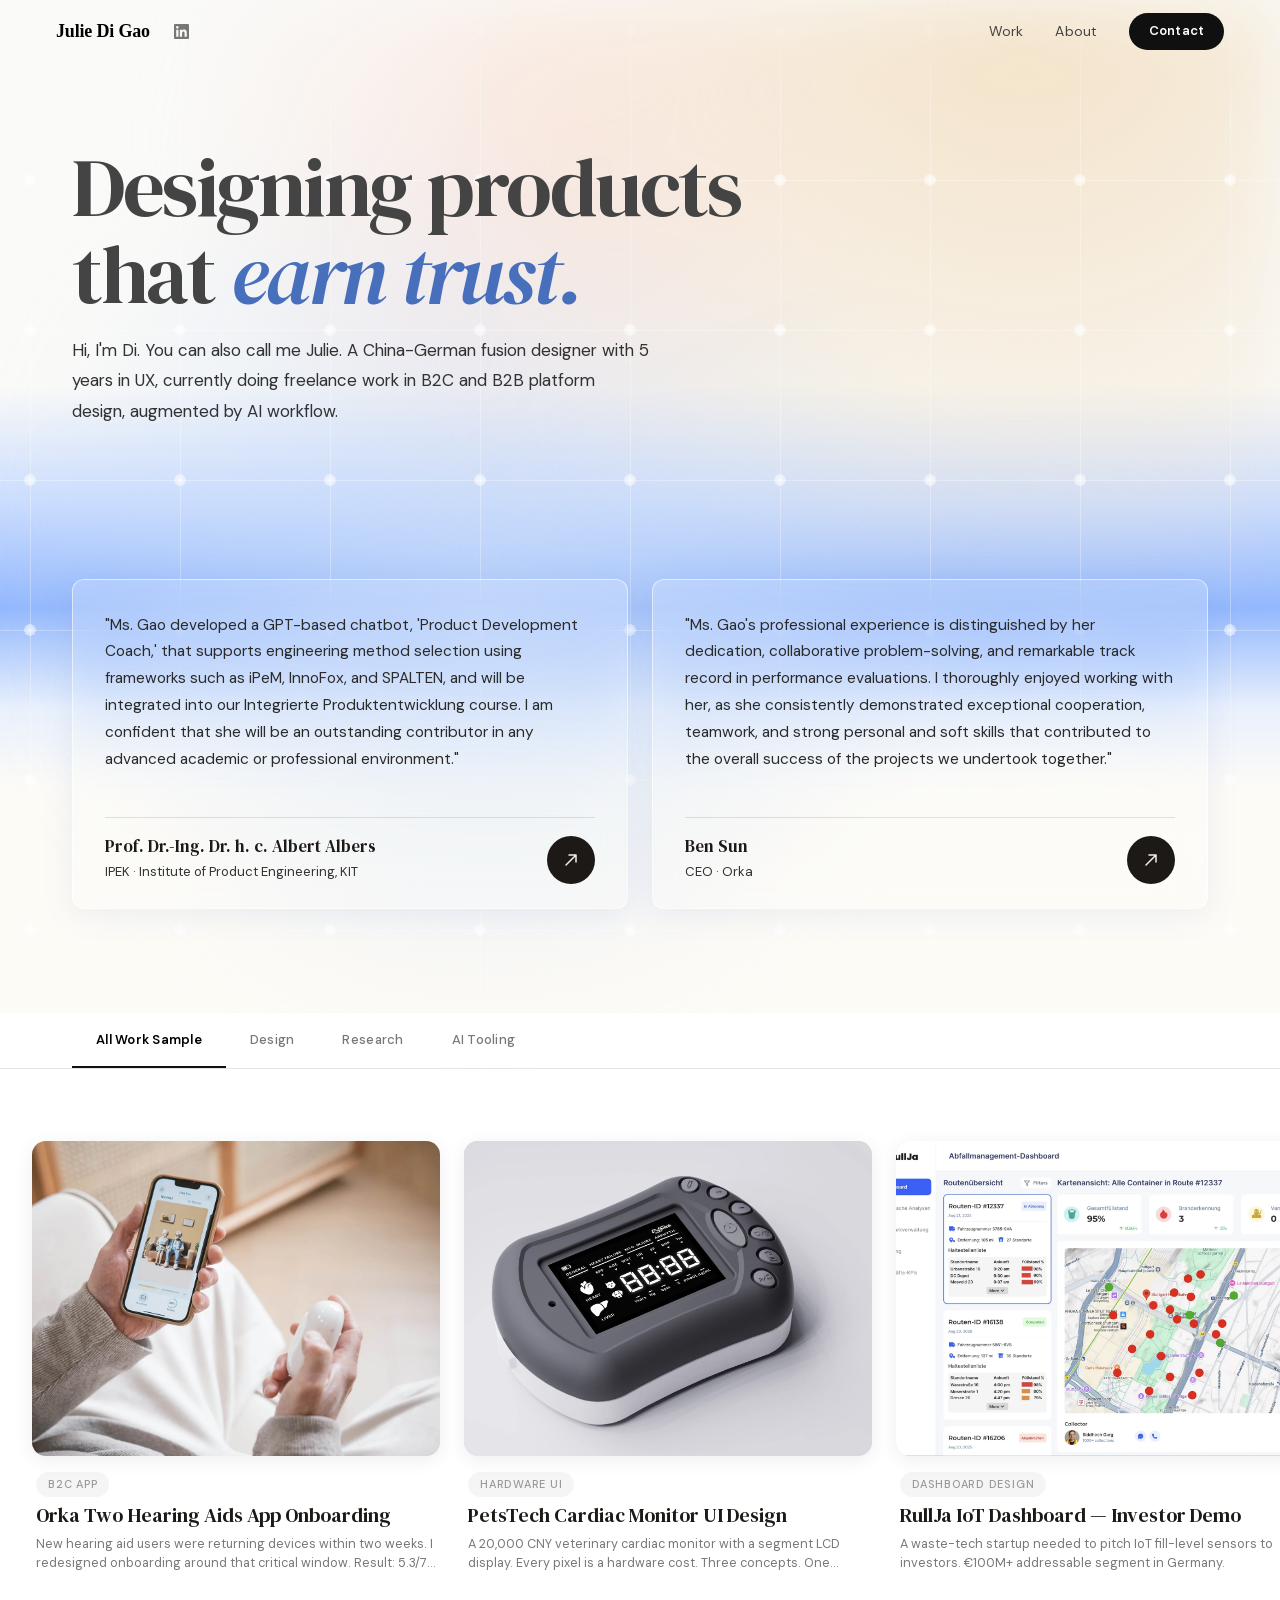
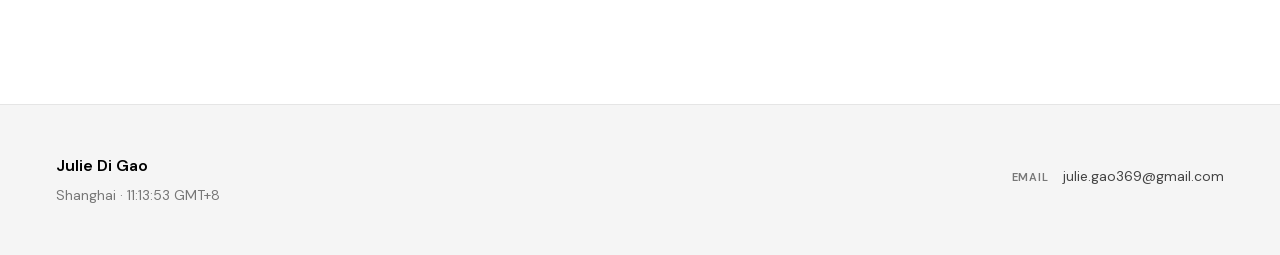
==== commit 8481cbc3: "Initial commit for new portfolio site" ====
--- a/index.html
+++ b/index.html
@@ -3,273 +3,476 @@
 <head>
   <meta charset="UTF-8" />
   <meta name="viewport" content="width=device-width, initial-scale=1.0, viewport-fit=cover" />
-  <title>Julie Di Gao — Research · Strategy · Technology</title>
+  <title>Julie Di Gao — Product Designer · UX Research · AI</title>
+  <meta name="description" content="Product designer with seven years across consumer electronics, medical devices, and industrial systems. Research-driven. Based in Shanghai." />
+  <meta property="og:type" content="website" />
+  <meta property="og:title" content="Julie Di Gao — Product Designer · UX Research · AI" />
+  <meta property="og:description" content="Product designer with seven years across consumer electronics, medical devices, and industrial systems. Research-driven. Based in Shanghai." />
+  <meta property="og:url" content="https://juliedigao.info/" />
+  <meta property="og:image" content="https://juliedigao.info/img/orka-thumb.webp" />
+  <meta name="twitter:card" content="summary_large_image" />
+  <link rel="canonical" href="https://juliedigao.info/" />
+  <link rel="preload" href="fonts/dm-sans-latin.woff2" as="font" type="font/woff2" crossorigin>
+  <link rel="preload" href="fonts/dm-serif-display-normal-latin.woff2" as="font" type="font/woff2" crossorigin>
+  <link rel="stylesheet" href="fonts.css" />
   <link rel="stylesheet" href="style.css" />
+  <script type="application/ld+json">
+  {
+    "@context": "https://schema.org",
+    "@type": "Person",
+    "url": "https://juliedigao.info",
+    "name": "Julie Di Gao",
+    "alternateName": "Di Gao",
+    "jobTitle": "Product Designer",
+    "description": "Product designer with seven years across consumer electronics, medical devices, and industrial systems. Research-driven. Based in Shanghai.",
+    "sameAs": ["https://www.linkedin.com/in/julie-gao-9985a615b/"],
+    "knowsAbout": ["UX Design", "UX Research", "AI Tooling", "Product Strategy", "Service Design"]
+  }
+  </script>
 </head>
 <body>
 
-  <!-- ============================================================
-       TOP NAV — dark navy bar
-  ============================================================ -->
+  <!-- TOP NAV -->
   <nav class="site-nav">
-    <a href="index.html" class="nav-name">Julie Di Gao</a>
+    <div class="nav-left">
+      <a href="index.html" class="nav-name">Julie Di Gao</a>
+      <a href="https://www.linkedin.com/in/julie-gao-9985a615b/" class="nav-linkedin" target="_blank" rel="noopener" aria-label="LinkedIn profile">
+        <svg width="15" height="15" viewBox="0 0 24 24" fill="currentColor" aria-hidden="true">
+          <path d="M20.447 20.452h-3.554v-5.569c0-1.328-.027-3.037-1.852-3.037-1.853 0-2.136 1.445-2.136 2.939v5.667H9.351V9h3.414v1.561h.046c.477-.9 1.637-1.85 3.37-1.85 3.601 0 4.267 2.37 4.267 5.455v6.286zM5.337 7.433a2.062 2.062 0 0 1-2.063-2.065 2.064 2.064 0 1 1 2.063 2.065zm1.782 13.019H3.555V9h3.564v11.452zM22.225 0H1.771C.792 0 0 .774 0 1.729v20.542C0 23.227.792 24 1.771 24h20.451C23.2 24 24 23.227 24 22.271V1.729C24 .774 23.2 0 22.222 0h.003z"/>
+        </svg>
+      </a>
+    </div>
     <button class="nav-toggle" aria-label="Toggle menu" aria-expanded="false"><span></span><span></span><span></span></button>
     <div class="nav-links">
-      <a href="#projects">Projects</a>
-      <a href="#reviews">Customer Review</a>
-      <a href="https://mail.google.com/mail/?view=cm&to=julie.gao369@gmail.com" target="_blank" rel="noopener">Contact</a>
-      <a href="https://calendar.app.google/rjYfn2XpzJs34tZLA" class="nav-cta" target="_blank" rel="noopener">Schedule a call</a>
+      <a href="#projects">Work</a>
+      <a href="about.html">About</a>
+      <a href="https://mail.google.com/mail/?view=cm&to=julie.gao369@gmail.com" target="_blank" rel="noopener" class="nav-cta">Contact</a>
     </div>
   </nav>
 
   <main class="layout">
 
-    <!-- ============================================================
-         HERO — dark navy, large serif headline
-    ============================================================ -->
+    <div class="hero-block">
+
+    <!-- HERO -->
     <section class="hero-section">
       <div class="hero-inner">
-        <p class="hero-eyebrow">Research · Strategy · Technology</p>
-        <h1 class="hero-title">What can I help you with?</h1>
-        <p class="hero-desc">Research, design, AI tooling. I turn foggy ideas into things that work.</p>
+        <h1 class="hero-title">Designing products<br>that <em>earn trust.</em></h1>
+        <p class="hero-bio">Hi, I'm Di. You can also call me Julie. A China-German fusion designer with 5 years in UX, currently doing freelance work in B2C and B2B platform design, augmented by AI workflow.</p>
       </div>
     </section>
 
-    <!-- ============================================================
-         FILTER BAR — horizontal tabs
-    ============================================================ -->
+    <!-- ENDORSEMENTS (after hero) -->
+    <section id="reviews" class="testimonials testimonials--hero">
+      <div class="testimonials-inner">
+        <div class="testimonials-grid">
+
+          <div class="testimonial">
+            <p class="testimonial-quote">"Ms. Gao developed a GPT-based chatbot, 'Product Development Coach,' that supports engineering method selection using frameworks such as iPeM, InnoFox, and SPALTEN, and will be integrated into our Integrierte Produktentwicklung course. I am confident that she will be an outstanding contributor in any advanced academic or professional environment."</p>
+            <div class="testimonial-author">
+              <div class="testimonial-author-info">
+                <span class="testimonial-name">Prof. Dr.-Ing. Dr. h. c. Albert Albers</span>
+                <span class="testimonial-role">IPEK · Institute of Product Engineering, KIT</span>
+              </div>
+              <a href="https://drive.google.com/file/d/1tdlXSylzmhAf9vjlkqF7maoI1d_9qmV9/view" target="_blank" rel="noopener" class="testimonial-arrow" aria-label="Read full reference letter">
+                <svg width="16" height="16" viewBox="0 0 16 16" fill="none" aria-hidden="true"><path d="M3 13L13 3M13 3H6M13 3V10" stroke="currentColor" stroke-width="1.5" stroke-linecap="round" stroke-linejoin="round"/></svg>
+              </a>
+            </div>
+          </div>
+
+          <div class="testimonial">
+            <p class="testimonial-quote">"Ms. Gao's professional experience is distinguished by her dedication, collaborative problem-solving, and remarkable track record in performance evaluations. I thoroughly enjoyed working with her, as she consistently demonstrated exceptional cooperation, teamwork, and strong personal and soft skills that contributed to the overall success of the projects we undertook together."</p>
+            <div class="testimonial-author">
+              <div class="testimonial-author-info">
+                <span class="testimonial-name">Ben Sun</span>
+                <span class="testimonial-role">CEO · Orka</span>
+              </div>
+              <a href="https://drive.google.com/file/d/1TQSXAxwFOmkfhooDOiuo72C9SazqI4s3/view" target="_blank" rel="noopener" class="testimonial-arrow" aria-label="Read full reference letter">
+                <svg width="16" height="16" viewBox="0 0 16 16" fill="none" aria-hidden="true"><path d="M3 13L13 3M13 3H6M13 3V10" stroke="currentColor" stroke-width="1.5" stroke-linecap="round" stroke-linejoin="round"/></svg>
+              </a>
+            </div>
+          </div>
+
+        </div>
+      </div>
+    </section>
+
+    </div><!-- /.hero-block -->
+
+    <!-- FILTER BAR -->
+
     <div class="filter-bar">
       <div class="filter-inner">
         <div class="role-tabs" role="tablist" aria-label="Work categories" id="track-select">
-          <button class="role-tab" role="tab" id="tab-research" data-role="research" aria-selected="false" aria-controls="panel-research" tabindex="0">Research</button>
+          <button class="role-tab" role="tab" id="tab-all" data-role="all" aria-selected="false" aria-controls="panel-design panel-research panel-automation" tabindex="0">All Work Sample</button>
           <button class="role-tab" role="tab" id="tab-design" data-role="design" aria-selected="false" aria-controls="panel-design" tabindex="-1">Design</button>
-          <button class="role-tab" role="tab" id="tab-automation" data-role="automation" aria-selected="false" aria-controls="panel-automation" tabindex="-1">AI &amp; Automation</button>
-        </div>
-      </div>
-    </div>
-
-    <!-- ============================================================
-         CONTENT — project cards
-    ============================================================ -->
+          <button class="role-tab" role="tab" id="tab-research" data-role="research" aria-selected="false" aria-controls="panel-research" tabindex="-1">Research</button>
+          <button class="role-tab" role="tab" id="tab-automation" data-role="automation" aria-selected="false" aria-controls="panel-automation" tabindex="-1">AI Tooling</button>
+        </div>
+      </div>
+    </div>
+
+    <!-- PROJECTS -->
+    <section class="proj-scroll-section" id="projects">
+      <div class="proj-scroll-track">
+
+        <a href="orka-health.html" class="proj-card" data-group="design">
+          <div class="proj-card-visual" style="background: linear-gradient(145deg, #FBDBD0 0%, #F3E1C6 100%);">
+            <picture>
+              <source srcset="img/orka-thumb.webp" type="image/webp">
+              <img loading="lazy" src="img/orka-thumb.jpg" alt="Orka Two hearing aids app onboarding screens" />
+            </picture>
+          </div>
+          <div class="proj-card-body">
+            <span class="proj-cat">B2C App</span>
+            <h3 class="proj-card-title">Orka Two Hearing Aids App Onboarding</h3>
+            <p class="proj-card-desc">New hearing aid users were returning devices within two weeks. I redesigned onboarding around that critical window. Result: 5.3/7 satisfaction score.</p>
+          </div>
+        </a>
+
+        <a href="dog-cardiac.html" class="proj-card" data-group="design">
+          <div class="proj-card-visual" style="background: linear-gradient(145deg, #C8DBF8 0%, #E2EDFF 100%);">
+            <picture>
+              <source srcset="img/petstech.webp" type="image/webp">
+              <img loading="lazy" src="img/petstech.jpg" alt="PetsTech cardiac monitor device" />
+            </picture>
+          </div>
+          <div class="proj-card-body">
+            <span class="proj-cat">Hardware UI</span>
+            <h3 class="proj-card-title">PetsTech Cardiac Monitor UI Design</h3>
+            <p class="proj-card-desc">A 20,000 CNY veterinary cardiac monitor with a segment LCD display. Every pixel is a hardware cost. Three concepts. One shipped.</p>
+          </div>
+        </a>
+
+        <a href="rullja-app.html" class="proj-card" data-group="design">
+          <div class="proj-card-visual" style="background: linear-gradient(145deg, #D4EDD6 0%, #C8DBF8 100%);">
+            <picture>
+              <source srcset="img/rullja/rullja-software.webp" type="image/webp">
+              <img loading="lazy" src="img/rullja/rullja-software.png" alt="RullJa IoT dashboard interface" />
+            </picture>
+          </div>
+          <div class="proj-card-body">
+            <span class="proj-cat">Dashboard Design</span>
+            <h3 class="proj-card-title">RullJa IoT Dashboard — Investor Demo</h3>
+            <p class="proj-card-desc">A waste-tech startup needed to pitch IoT fill-level sensors to investors. €100M+ addressable segment in Germany.</p>
+          </div>
+        </a>
+
+        <a href="agile-cps.html" class="proj-card" data-group="research">
+          <div class="proj-card-visual" style="background: linear-gradient(145deg, #93B8FD 0%, #C8DBF8 100%);">
+            <picture>
+              <source srcset="img/agile-cps.webp" type="image/webp">
+              <img loading="lazy" src="img/agile-cps.png" alt="Agile CPS research visualization" />
+            </picture>
+          </div>
+          <div class="proj-card-body">
+            <span class="proj-cat">Research · ECIE 2025</span>
+            <h3 class="proj-card-title">Agile Methods in CPS Startups &amp; SMEs</h3>
+            <p class="proj-card-desc">Master's thesis published at ECIE 2025. 1,929 papers reviewed with an AI-assisted extraction workflow.</p>
+          </div>
+        </a>
+
+        <a href="mercedes-ewagon.html" class="proj-card" data-group="research">
+          <div class="proj-card-visual" style="background: linear-gradient(145deg, #F3E1C6 0%, #FBDBD0 100%);">
+            <picture>
+              <source srcset="img/mercedesetrolley.webp" type="image/webp">
+              <img loading="lazy" src="img/mercedesetrolley.jpg" alt="Mercedes-Benz e-Wagen factory floor" />
+            </picture>
+          </div>
+          <div class="proj-card-body">
+            <span class="proj-cat">Service Design</span>
+            <h3 class="proj-card-title">E-Wagen Simplification @ Mercedes-Benz</h3>
+            <p class="proj-card-desc">Factory floor user research at Sindelfingen. Personas, journey maps, and a full service design for e-trolley sharing.</p>
+          </div>
+        </a>
+
+        <a href="german-telehealth.html" class="proj-card" data-group="research">
+          <div class="proj-card-visual" style="background: linear-gradient(145deg, #E0DAEE 0%, #C8DBF8 100%);">
+            <picture>
+              <source srcset="img/telehealth-de.webp" type="image/webp">
+              <img loading="lazy" src="img/telehealth-de.png" alt="German telehealth infrastructure mapping" />
+            </picture>
+          </div>
+          <div class="proj-card-body">
+            <span class="proj-cat">Critical Infrastructure</span>
+            <h3 class="proj-card-title">German Telehealth Infrastructure Mapping</h3>
+            <p class="proj-card-desc">Mapped German hospital network architectures as a structural baseline for NIS2 threat modeling. Commissioned by KIT OCI.</p>
+          </div>
+        </a>
+
+        <a href="rullja-smart-bin.html" class="proj-card" data-group="research">
+          <div class="proj-card-visual" style="background: linear-gradient(145deg, #D4EDD6 0%, #F3E1C6 100%);">
+            <picture>
+              <source srcset="img/rullja-bin.webp" type="image/webp">
+              <img loading="lazy" src="img/rullja-bin.png" alt="Rullja smart bin sensor" />
+            </picture>
+          </div>
+          <div class="proj-card-body">
+            <span class="proj-cat">Market Research</span>
+            <h3 class="proj-card-title">Rullja Smart Bin Sensor — Market Report</h3>
+            <p class="proj-card-desc">TAM/SAM/SOM sizing, 10 competitors mapped, buyer segmentation, and a three-phase go-to-market for the municipal space.</p>
+          </div>
+        </a>
+
+        <a href="ipek-gpt.html" class="proj-card" data-group="automation">
+          <div class="proj-card-visual" style="background: linear-gradient(145deg, #F3E1C6 0%, #FBDBD0 100%);">
+            <picture>
+              <source srcset="img/ipek-gpt-thumb.webp" type="image/webp">
+              <img loading="lazy" src="img/ipek-gpt-thumb.jpg" alt="IPEK AI Consultant interface" />
+            </picture>
+          </div>
+          <div class="proj-card-body">
+            <span class="proj-cat">AI Tooling</span>
+            <h3 class="proj-card-title">Engineering Knowledge into an AI Consultant</h3>
+            <p class="proj-card-desc">Two AI tools for KIT IPEK. Used by 50+ students. Built at zero software cost in half the expected timeline.</p>
+          </div>
+        </a>
+
+        <div class="proj-card card--nda" data-group="automation"
+             role="button" tabindex="0"
+             data-modal-title="Cincobox Bill AutoBot"
+             data-modal-body="This work is confidential. Reach out to talk about how I approach this type of problem.">
+          <div class="proj-card-visual" style="background: linear-gradient(145deg, #C8DBF8 0%, #D4EDD6 100%);">
+            <picture>
+              <source srcset="img/invoice-automation.webp" type="image/webp">
+              <img loading="lazy" src="img/invoice-automation.png" alt="Cincobox invoice automation" />
+            </picture>
+          </div>
+          <div class="proj-card-body">
+            <span class="proj-cat">Automation <span class="project-badge">Confidential</span></span>
+            <h3 class="proj-card-title">Cincobox Bill AutoBot</h3>
+            <p class="proj-card-desc">A CEO was losing one full day every month to manual invoicing. I restructured the database and built an automation.</p>
+          </div>
+        </div>
+
+      </div>
+    </section>
+
+    <!-- PROJECTS: grouped list view (Design / Research / AI Tooling tabs) -->
+    <div class="proj-list-section" hidden>
     <div class="content">
-    <section class="projects-stage" id="projects">
-
-      <!-- ── Design Projects ── -->
-      <div class="projects-group" role="tabpanel" id="panel-design" aria-labelledby="tab-design" data-group="design" hidden>
-        <div class="projects-grid">
-
-          <a href="orka-health.html" class="card">
-            <div class="card-thumb"><img src="img/orka-thumb.jpg" alt="Orka Two Hearing Aids App Onboarding design" /></div>
-            <div class="card-body">
-              <span class="card-meta">2020–23 · B2C App</span>
-              <h3 class="card-title">Orka Two Hearing Aids App Onboarding design</h3>
-              <p class="card-desc">Redesigned the Gen 2 onboarding experience to guide users through crucial device adjustment periods. Delivered an average 5.3/7 user satisfaction score to drastically cut device returns.</p>
-              <div class="card-tags">
-                <span class="p-tag">B2C</span>
-                <span class="p-tag">Interaction Design</span>
-                <span class="p-tag">Prototyping</span>
-                <span class="p-tag">Telehealth</span>
-              </div>
-            </div>
-          </a>
-
-          <div class="card" style="cursor: default;">
-            <div class="card-thumb"><img src="img/orka-domestic.jpeg" alt="Orka Digital Product Design" style="opacity: 0.85;" /></div>
-            <div class="card-body">
-              <span class="card-meta">Ongoing consultant <span class="project-badge">Active</span> <span class="project-badge" style="background:#f1f5f9;color:#475569;margin-left:4px">Confidential 🔒</span></span>
-              <h3 class="card-title">Orka Digital Product Design</h3>
-              <p class="card-desc">Rehired after a two-year hiatus to consult on product design strategy. This work is ongoing and strictly under NDA.</p>
-              <div class="card-tags">
-                <span class="p-tag">B2C</span>
-                <span class="p-tag">Smart Wearables</span>
-                <span class="p-tag">Product Consultant</span>
-              </div>
-            </div>
-          </div>
-
-          <a href="dog-cardiac.html" class="card">
-            <div class="card-thumb"><img src="img/petstech.jpg" alt="PetsTech Cardiac Monitor" /></div>
-            <div class="card-body">
-              <span class="card-meta">2025 · Hardware UI</span>
-              <h3 class="card-title">PetsTech Cardiac Monitor UI Design</h3>
-              <p class="card-desc">Designed the interface for a 20,000 CNY pet cardiac device. Every pixel is a hardware decision on a segment LCD. Three concepts, one shipped.</p>
-              <div class="card-tags">
-                <span class="p-tag">Hardware UI</span>
-                <span class="p-tag">Medical Device</span>
-                <span class="p-tag">Veterinary Tech</span>
-              </div>
-            </div>
-          </a>
-
-          <a href="rullja-app.html" class="card">
-            <div class="card-thumb"><img src="img/rullja/rullja-software.png" alt="RullJa IoT Dashboard Concept Demo" /></div>
-            <div class="card-body">
-              <span class="card-meta">2025 · Concept Demo</span>
-              <h3 class="card-title">RullJa IoT Dashboard — Investor Concept Demo</h3>
-              <p class="card-desc">Built an interactive dashboard prototype for a waste-tech startup pitching IoT fill-level sensors to investors. Concept only. Backed by market research showing a €100M+ addressable segment in Germany.</p>
-              <div class="card-tags">
-                <span class="p-tag">Dashboard Design</span>
-                <span class="p-tag">IoT</span>
-                <span class="p-tag">Startup</span>
-                <span class="p-tag">Concept Demo</span>
-              </div>
-            </div>
-          </a>
-
-        </div>
-      </div>
-
-      <!-- ── Research Projects ── -->
-      <div class="projects-group" role="tabpanel" id="panel-research" aria-labelledby="tab-research" data-group="research" hidden>
-        <div class="projects-grid">
-
-          <a href="agile-cps.html" class="card">
-            <div class="card-thumb"><img src="img/agile-cps.png" alt="Agile CPS research" /></div>
-            <div class="card-body">
-              <span class="card-meta">2025 · Conference Paper · KIT IPEK</span>
-              <h3 class="card-title">Developing CPS as Entrepreneurs: Agile Development in Startups and SMEs</h3>
-              <p class="card-desc">Master thesis selected by IPEK for publication at ECIE 2025. SLR of 1,929 papers — using a structured AI extraction workflow with Perplexity and manual validation — mapping how agile adapts across startup, SME, and enterprise contexts in CPS engineering.</p>
-              <div class="card-tags">
-                <span class="p-tag">Systematic Literature Review</span>
-                <span class="p-tag">AI-Assisted Research</span>
-                <span class="p-tag">Agile · CPS</span>
-              </div>
-            </div>
-          </a>
-
-          <a href="german-telehealth.html" class="card">
-            <div class="card-thumb"><img src="img/telehealth-de.png" alt="German telehealth" /></div>
-            <div class="card-body">
-              <span class="card-meta">2025 · Commissioned Study · KIT OCI</span>
-              <h3 class="card-title">German Telehealth Infrastructure: Structural Mapping for Threat Modeling</h3>
-              <p class="card-desc">Commissioned by a KIT doctoral researcher in critical infrastructure cybersecurity. Mapped the integration architectures of German hospital networks — PORT and NEVAS — as a structural baseline for NIS2 threat modeling.</p>
-              <div class="card-tags">
-                <span class="p-tag">Critical Infrastructure</span>
-                <span class="p-tag">Healthcare Cybersecurity</span>
-                <span class="p-tag">NIS2 · KRITIS</span>
-              </div>
-            </div>
-          </a>
-
-          <a href="mercedes-ewagon.html" class="card">
-            <div class="card-thumb"><img src="img/mercedesetrolley.jpg" alt="Mercedes-Benz E-Wagon" /></div>
-            <div class="card-body">
-              <span class="card-meta">2024 · Field Research</span>
-              <h3 class="card-title">Ideation of e-Wagen simplification @ Mercedes-Benz plant Sindelfingen</h3>
-              <p class="card-desc">Ethnography on the Mercedes-Benz factory floor — personas, journey maps, and full service design for e-trolley sharing.</p>
-              <div class="card-tags">
-                <span class="p-tag">Ethnography</span>
-                <span class="p-tag">Service Design</span>
-                <span class="p-tag">Mobility</span>
-              </div>
-            </div>
-          </a>
-
-          <a href="rullja-smart-bin.html" class="card">
-            <div class="card-thumb"><img src="img/rullja-bin.png" alt="Rullja Smart Bin Sensor" /></div>
-            <div class="card-body">
-              <span class="card-meta">2025 · Market Research</span>
-              <h3 class="card-title">Rullja Smart Bin Sensor — Market Research Report</h3>
-              <p class="card-desc">Market analysis for a German IoT startup — TAM/SAM/SOM sizing, 10-competitor matrix, buyer segmentation, regulatory landscape, and a three-phase go-to-market strategy for municipal entry.</p>
-              <div class="card-tags">
-                <span class="p-tag">Market Research</span>
-                <span class="p-tag">IoT</span>
-                <span class="p-tag">Smart City</span>
-              </div>
-            </div>
-          </a>
-
-        </div>
-      </div>
-
-      <!-- ── AI Projects ── -->
-      <div class="projects-group" role="tabpanel" id="panel-automation" aria-labelledby="tab-automation" data-group="automation" hidden>
-        <div class="projects-grid">
-
-          <a href="ipek-gpt.html" class="card">
-            <div class="card-thumb"><img src="img/ipek-gpt-thumb.jpg" alt="IPEK AI Consultant" /></div>
-            <div class="card-body">
-              <span class="card-meta">2025 · AI Consulting</span>
-              <h3 class="card-title">Transform Product Engineering Knowledge into AI Consultant Service</h3>
-              <p class="card-desc">Built 2 AI consulting MVPs for KIT's engineering institute — InnoFox Coach and Project Type Assessor. 50+ students using, 100% budget saved, shipped in half the time.</p>
-              <div class="card-tags">
-                <span class="p-tag">AI Tooling</span>
-                <span class="p-tag">Custom GPT</span>
-                <span class="p-tag">B2B</span>
-              </div>
-            </div>
-          </a>
-
-
-          <a href="#" class="card">
-            <div class="card-thumb"><img src="img/invoice-automation.png" alt="Cincobox Bill AutoBot" /></div>
-            <div class="card-body">
-              <span class="card-meta">Ongoing · Agentic Build <span class="project-badge">Active</span></span>
-              <h3 class="card-title">Cincobox Bill AutoBot</h3>
-              <p class="card-desc">A quality inspection firm's CEO was burning one full day every month on manual invoicing, so I restructured his client order database and built an invoice automation tool in Google Sheets by agentic coding.</p>
-              <div class="card-tags">
-                <span class="p-tag">Automation</span>
-                <span class="p-tag">Database Structure</span>
-                <span class="p-tag">Agentic Coding</span>
-              </div>
-            </div>
-          </a>
-
-        </div>
-      </div>
+    <section class="projects-stage">
+
+      <div class="projects-group" id="panel-design" data-group="design" hidden>
+
+        <div class="proj-row">
+          <div class="proj-image">
+            <a href="orka-health.html">
+              <picture>
+                <source srcset="img/orka-thumb.webp" type="image/webp">
+                <img loading="lazy" src="img/orka-thumb.jpg" alt="Orka Two hearing aids app onboarding screens" />
+              </picture>
+            </a>
+          </div>
+          <div class="proj-text">
+            <span class="proj-cat">B2C App</span>
+            <h3 class="proj-title"><a href="orka-health.html">Orka Two Hearing Aids App Onboarding</a></h3>
+            <hr class="proj-rule" />
+            <p class="proj-meta">2020–23 | Interaction Design, Telehealth</p>
+            <p class="proj-desc">New hearing aid users were returning devices within two weeks. I redesigned onboarding around that critical window. Result: 5.3/7 satisfaction score and a measurable drop in returns.</p>
+          </div>
+        </div>
+
+        <div class="proj-row proj-row--flip">
+          <div class="proj-text">
+            <span class="proj-cat">Hardware UI</span>
+            <h3 class="proj-title"><a href="dog-cardiac.html">PetsTech Cardiac Monitor UI Design</a></h3>
+            <hr class="proj-rule" />
+            <p class="proj-meta">2025 | Medical Device, Veterinary Tech</p>
+            <p class="proj-desc">A 20,000 CNY veterinary cardiac monitor with a segment LCD display. Every pixel is a hardware cost. Three concepts. One shipped.</p>
+          </div>
+          <div class="proj-image">
+            <a href="dog-cardiac.html">
+              <picture>
+                <source srcset="img/petstech.webp" type="image/webp">
+                <img loading="lazy" src="img/petstech.jpg" alt="PetsTech cardiac monitor device" />
+              </picture>
+            </a>
+          </div>
+        </div>
+
+        <div class="proj-row">
+          <div class="proj-image">
+            <a href="rullja-app.html">
+              <picture>
+                <source srcset="img/rullja/rullja-software.webp" type="image/webp">
+                <img loading="lazy" src="img/rullja/rullja-software.png" alt="RullJa IoT dashboard interface" />
+              </picture>
+            </a>
+          </div>
+          <div class="proj-text">
+            <span class="proj-cat">Dashboard Design</span>
+            <h3 class="proj-title"><a href="rullja-app.html">RullJa IoT Dashboard — Investor Concept Demo</a></h3>
+            <hr class="proj-rule" />
+            <p class="proj-meta">2025 | IoT, Startup, Concept Demo</p>
+            <p class="proj-desc">A waste-tech startup needed to pitch IoT fill-level sensors to investors. I built the dashboard and the market research behind it. €100M+ addressable segment in Germany.</p>
+            <a href="rullja-app.html" class="proj-link">View project →</a>
+          </div>
+        </div>
+
+      </div><!-- /panel-design -->
+
+      <div class="projects-group" id="panel-research" data-group="research" hidden>
+
+        <div class="proj-row">
+          <div class="proj-image">
+            <a href="agile-cps.html">
+              <picture>
+                <source srcset="img/agile-cps.webp" type="image/webp">
+                <img loading="lazy" src="img/agile-cps.png" alt="Agile CPS research visualization" />
+              </picture>
+            </a>
+          </div>
+          <div class="proj-text">
+            <span class="proj-cat">Research · ECIE 2025</span>
+            <h3 class="proj-title"><a href="agile-cps.html">Developing CPS as Entrepreneurs: Agile Methods in Startups and SMEs</a></h3>
+            <hr class="proj-rule" />
+            <p class="proj-meta">2025 | Systematic Literature Review, AI-Assisted Research</p>
+            <p class="proj-desc">Master's thesis selected by KIT IPEK for publication at ECIE 2025. I reviewed 1,929 papers using an AI-assisted extraction workflow, mapping how agile methods adapt across firm types in complex systems engineering.</p>
+            <a href="agile-cps.html" class="proj-link">Read paper →</a>
+          </div>
+        </div>
+
+        <div class="proj-row proj-row--flip">
+          <div class="proj-text">
+            <span class="proj-cat">Service Design</span>
+            <h3 class="proj-title"><a href="mercedes-ewagon.html">E-Wagen Simplification @ Mercedes-Benz Sindelfingen</a></h3>
+            <hr class="proj-rule" />
+            <p class="proj-meta">2024 | Field Research, Ethnography, Mobility</p>
+            <p class="proj-desc">Factory floor user research at Mercedes-Benz Sindelfingen. I built personas, journey maps, and a full service design for e-trolley sharing among assembly workers.</p>
+          </div>
+          <div class="proj-image">
+            <a href="mercedes-ewagon.html">
+              <picture>
+                <source srcset="img/mercedesetrolley.webp" type="image/webp">
+                <img loading="lazy" src="img/mercedesetrolley.jpg" alt="Mercedes-Benz e-Wagen factory floor" />
+              </picture>
+            </a>
+          </div>
+        </div>
+
+        <div class="proj-row">
+          <div class="proj-image">
+            <a href="german-telehealth.html">
+              <picture>
+                <source srcset="img/telehealth-de.webp" type="image/webp">
+                <img loading="lazy" src="img/telehealth-de.png" alt="German telehealth infrastructure mapping" />
+              </picture>
+            </a>
+          </div>
+          <div class="proj-text">
+            <span class="proj-cat">Critical Infrastructure</span>
+            <h3 class="proj-title"><a href="german-telehealth.html">German Telehealth Infrastructure: Structural Mapping for Threat Modeling</a></h3>
+            <hr class="proj-rule" />
+            <p class="proj-meta">2025 | Commissioned Study · KIT OCI</p>
+            <p class="proj-desc">Commissioned by a KIT doctoral researcher. I mapped the integration architectures of German hospital networks as a structural baseline for NIS2 threat modeling.</p>
+          </div>
+        </div>
+
+        <div class="proj-row proj-row--flip">
+          <div class="proj-text">
+            <span class="proj-cat">Market Research</span>
+            <h3 class="proj-title"><a href="rullja-smart-bin.html">Rullja Smart Bin Sensor — Market Research Report</a></h3>
+            <hr class="proj-rule" />
+            <p class="proj-meta">2025 | IoT, Smart City, Go-to-Market</p>
+            <p class="proj-desc">A German IoT startup needed to know if there was a real market. I sized it (TAM/SAM/SOM), mapped 10 competitors, segmented buyers, and designed a three-phase go-to-market for entering the municipal space.</p>
+            <a href="rullja-smart-bin.html" class="proj-link">View report →</a>
+          </div>
+          <div class="proj-image">
+            <a href="rullja-smart-bin.html">
+              <picture>
+                <source srcset="img/rullja-bin.webp" type="image/webp">
+                <img loading="lazy" src="img/rullja-bin.png" alt="Rullja smart bin sensor" />
+              </picture>
+            </a>
+          </div>
+        </div>
+
+      </div><!-- /panel-research -->
+
+      <div class="projects-group" id="panel-automation" data-group="automation" hidden>
+
+        <div class="proj-row">
+          <div class="proj-image">
+            <a href="ipek-gpt.html">
+              <picture>
+                <source srcset="img/ipek-gpt-thumb.webp" type="image/webp">
+                <img loading="lazy" src="img/ipek-gpt-thumb.jpg" alt="IPEK AI Consultant interface" />
+              </picture>
+            </a>
+          </div>
+          <div class="proj-text">
+            <span class="proj-cat">AI Tooling</span>
+            <h3 class="proj-title"><a href="ipek-gpt.html">Transform Product Engineering Knowledge into an AI Consultant</a></h3>
+            <hr class="proj-rule" />
+            <p class="proj-meta">2025 | Custom GPT, B2B, KIT IPEK</p>
+            <p class="proj-desc">Two AI consulting tools for KIT's engineering institute. InnoFox Coach and Project Type Assessor are now used by 50+ students. Built at zero software cost in half the expected timeline.</p>
+          </div>
+        </div>
+
+        <div class="proj-row proj-row--flip card--nda"
+             role="button" tabindex="0"
+             data-modal-title="Cincobox Bill AutoBot"
+             data-modal-body="This work is confidential. Reach out to talk about how I approach this type of problem.">
+          <div class="proj-text">
+            <span class="proj-cat">Automation <span class="project-badge">Confidential</span></span>
+            <h3 class="proj-title">Cincobox Bill AutoBot</h3>
+            <hr class="proj-rule" />
+            <p class="proj-meta">Ongoing · Agentic Build</p>
+            <p class="proj-desc">A quality inspection CEO was losing one full working day every month to manual invoicing. I restructured the database and built an automation in Google Sheets. Ask me to walk you through it.</p>
+          </div>
+          <div class="proj-image">
+            <picture>
+              <source srcset="img/invoice-automation.webp" type="image/webp">
+              <img loading="lazy" src="img/invoice-automation.png" alt="Cincobox invoice automation" style="opacity:0.85" />
+            </picture>
+          </div>
+        </div>
+
+      </div><!-- /panel-automation -->
 
     </section>
     </div><!-- /.content -->
-
+    </div><!-- /.proj-list-section -->
 
 
   </main>
 
-  <!-- ============================================================
-       TESTIMONIALS
-  ============================================================ -->
-  <section id="reviews" class="testimonials">
-    <div class="testimonials-inner">
-      <p class="testimonials-label">What People Say</p>
-      <div class="testimonials-grid">
-
-        <div class="testimonial">
-          <p class="testimonial-quote">"Of all the hearing aids I have tested in the past, Orka has the best look, clarity and performance of some of the most expensive hearing aids on the market. From the modern look of the hearing aids to the minimalist ecosystem of the App. It's so beautiful and refreshing."</p>
-          <div class="testimonial-author">
-            <span class="testimonial-name">Retired Design Director, 73</span>
-            <span class="testimonial-role">Orka Health · Trustpilot Review</span>
-          </div>
-        </div>
-
-        <div class="testimonial">
-          <p class="testimonial-quote">"Ms. Gao developed a GPT-based chatbot, 'Product Development Coach,' that supports engineering method selection using frameworks such as iPeM, InnoFox, and SPALTEN, and will be integrated into our Integrierte Produktentwicklung course. I am confident that she will be an outstanding contributor in any advanced academic or professional environment."</p>
-          <div class="testimonial-author">
-            <span class="testimonial-name">Prof. Dr.-Ing. Dr. h. c. Albert Albers</span>
-            <span class="testimonial-role">IPEK · Institute of Product Engineering, KIT · <a href="https://drive.google.com/file/d/1tdlXSylzmhAf9vjlkqF7maoI1d_9qmV9/view" target="_blank" rel="noopener" class="testimonial-link">Read full letter</a></span>
-          </div>
-        </div>
-
-        <div class="testimonial">
-          <p class="testimonial-quote">"Ms. Gao's professional experience is distinguished by her dedication, collaborative problem-solving, and remarkable track record in performance evaluations. I thoroughly enjoyed working with her, as she consistently demonstrated exceptional cooperation, teamwork, and strong personal and soft skills that contributed to the overall success of the projects we undertook together."</p>
-          <div class="testimonial-author">
-              <span class="testimonial-name">Ben Sun</span>
-            <span class="testimonial-role">CEO · Orka Health · <a href="https://drive.google.com/file/d/1TQSXAxwFOmkfhooDOiuo72C9SazqI4s3/view" target="_blank" rel="noopener" class="testimonial-link">Read full letter</a></span>
-          </div>
-        </div>
-
-      </div>
-    </div>
-  </section>
-
-  <!-- ============================================================
-       FOOTER
-  ============================================================ -->
+  <!-- FOOTER -->
   <footer id="contact" class="site-footer">
-    <span>&copy; 2026 Julie Di Gao</span>
-    <span>Shanghai &middot; <span id="clock" aria-hidden="true"></span></span>
-    <a href="mailto:julie.gao369@gmail.com">julie.gao369@gmail.com</a>
+    <div class="footer-left">
+      <span class="footer-name">Julie Di Gao</span>
+      <span class="footer-tagline">Shanghai · <span id="clock" aria-hidden="true"></span></span>
+    </div>
+    <div class="footer-right">
+      <div class="footer-contact-row">
+        <span class="footer-contact-label">Email</span>
+        <a href="https://mail.google.com/mail/?view=cm&to=julie.gao369@gmail.com" target="_blank" rel="noopener">julie.gao369@gmail.com</a>
+      </div>
+    </div>
   </footer>
 
-  <script src="script.js"></script>
+  <!-- NDA Modal -->
+  <div class="nda-modal" id="nda-modal" role="dialog" aria-modal="true" aria-labelledby="nda-modal-title" hidden>
+    <div class="nda-modal-backdrop"></div>
+    <div class="nda-modal-card">
+      <button class="nda-modal-close" aria-label="Close dialog">&times;</button>
+      <div class="nda-modal-lock">
+        <svg xmlns="http://www.w3.org/2000/svg" width="24" height="24" viewBox="0 0 24 24" fill="none" stroke="currentColor" stroke-width="1.75" stroke-linecap="round" stroke-linejoin="round" aria-hidden="true">
+          <rect x="3" y="11" width="18" height="11" rx="2" ry="2"/>
+          <path d="M7 11V7a5 5 0 0 1 10 0v4"/>
+        </svg>
+      </div>
+      <h2 class="nda-modal-title" id="nda-modal-title"></h2>
+      <p class="nda-modal-body" id="nda-modal-body"></p>
+      <div class="nda-modal-actions">
+        <a href="https://calendar.app.google/rjYfn2XpzJs34tZLA" class="nda-modal-cta-primary" target="_blank" rel="noopener">Schedule a call</a>
+        <a href="https://mail.google.com/mail/?view=cm&to=julie.gao369@gmail.com" class="nda-modal-cta-secondary" target="_blank" rel="noopener">Send an email</a>
+      </div>
+    </div>
+  </div>
+
+  <script src="script.js" defer></script>
+  <script src="reference-banner.js"></script>
 </body>
 </html>
--- a/fonts.css
+++ b/fonts.css
@@ -0,0 +1,131 @@
+/* Self-hosted fonts — replaces Google Fonts CDN dependency.
+   DM Sans uses a variable font file shared across all weights (300/400/500/600).
+   latin-ext subset covers Central/Eastern European characters used in German text. */
+
+/* ── DM Sans ─────────────────────────────────────────────── */
+@font-face {
+  font-family: 'DM Sans';
+  font-style: normal;
+  font-weight: 300 600;
+  font-display: swap;
+  src: url('fonts/dm-sans-latin-ext.woff2') format('woff2');
+  unicode-range: U+0100-02BA, U+02BD-02C5, U+02C7-02CC, U+02CE-02D7, U+02DD-02FF,
+                 U+0304, U+0308, U+0329, U+1D00-1DBF, U+1E00-1E9F, U+1EF2-1EFF,
+                 U+2020, U+20A0-20AB, U+20AD-20C0, U+2113, U+2C60-2C7F, U+A720-A7FF;
+}
+@font-face {
+  font-family: 'DM Sans';
+  font-style: normal;
+  font-weight: 300 600;
+  font-display: swap;
+  src: url('fonts/dm-sans-latin.woff2') format('woff2');
+  unicode-range: U+0000-00FF, U+0131, U+0152-0153, U+02BB-02BC, U+02C6, U+02DA,
+                 U+02DC, U+0304, U+0308, U+0329, U+2000-206F, U+20AC, U+2122,
+                 U+2191, U+2193, U+2212, U+2215, U+FEFF, U+FFFD;
+}
+
+/* ── DM Serif Display ────────────────────────────────────── */
+@font-face {
+  font-family: 'DM Serif Display';
+  font-style: normal;
+  font-weight: 400;
+  font-display: swap;
+  src: url('fonts/dm-serif-display-normal-latin-ext.woff2') format('woff2');
+  unicode-range: U+0100-02BA, U+02BD-02C5, U+02C7-02CC, U+02CE-02D7, U+02DD-02FF,
+                 U+0304, U+0308, U+0329, U+1D00-1DBF, U+1E00-1E9F, U+1EF2-1EFF,
+                 U+2020, U+20A0-20AB, U+20AD-20C0, U+2113, U+2C60-2C7F, U+A720-A7FF;
+}
+@font-face {
+  font-family: 'DM Serif Display';
+  font-style: normal;
+  font-weight: 400;
+  font-display: swap;
+  src: url('fonts/dm-serif-display-normal-latin.woff2') format('woff2');
+  unicode-range: U+0000-00FF, U+0131, U+0152-0153, U+02BB-02BC, U+02C6, U+02DA,
+                 U+02DC, U+0304, U+0308, U+0329, U+2000-206F, U+20AC, U+2122,
+                 U+2191, U+2193, U+2212, U+2215, U+FEFF, U+FFFD;
+}
+@font-face {
+  font-family: 'DM Serif Display';
+  font-style: italic;
+  font-weight: 400;
+  font-display: swap;
+  src: url('fonts/dm-serif-display-italic-latin-ext.woff2') format('woff2');
+  unicode-range: U+0100-02BA, U+02BD-02C5, U+02C7-02CC, U+02CE-02D7, U+02DD-02FF,
+                 U+0304, U+0308, U+0329, U+1D00-1DBF, U+1E00-1E9F, U+1EF2-1EFF,
+                 U+2020, U+20A0-20AB, U+20AD-20C0, U+2113, U+2C60-2C7F, U+A720-A7FF;
+}
+@font-face {
+  font-family: 'DM Serif Display';
+  font-style: italic;
+  font-weight: 400;
+  font-display: swap;
+  src: url('fonts/dm-serif-display-italic-latin.woff2') format('woff2');
+  unicode-range: U+0000-00FF, U+0131, U+0152-0153, U+02BB-02BC, U+02C6, U+02DA,
+                 U+02DC, U+0304, U+0308, U+0329, U+2000-206F, U+20AC, U+2122,
+                 U+2191, U+2193, U+2212, U+2215, U+FEFF, U+FFFD;
+}
+
+/* ── Inter (used in rullja-app.html dashboard) ───────────── */
+@font-face {
+  font-family: 'Inter';
+  font-style: normal;
+  font-weight: 400 700;
+  font-display: swap;
+  src: url('fonts/inter-latin-ext.woff2') format('woff2');
+  unicode-range: U+0100-02BA, U+02BD-02C5, U+02C7-02CC, U+02CE-02D7, U+02DD-02FF,
+                 U+0304, U+0308, U+0329, U+1D00-1DBF, U+1E00-1E9F, U+1EF2-1EFF,
+                 U+2020, U+20A0-20AB, U+20AD-20C0, U+2113, U+2C60-2C7F, U+A720-A7FF;
+}
+@font-face {
+  font-family: 'Inter';
+  font-style: normal;
+  font-weight: 400 700;
+  font-display: swap;
+  src: url('fonts/inter-latin.woff2') format('woff2');
+  unicode-range: U+0000-00FF, U+0131, U+0152-0153, U+02BB-02BC, U+02C6, U+02DA,
+                 U+02DC, U+0304, U+0308, U+0329, U+2000-206F, U+20AC, U+2122,
+                 U+2191, U+2193, U+2212, U+2215, U+FEFF, U+FFFD;
+}
+
+/* ── DM Serif Text ───────────────────────────────────────── */
+@font-face {
+  font-family: 'DM Serif Text';
+  font-style: normal;
+  font-weight: 400;
+  font-display: swap;
+  src: url('fonts/dm-serif-text-normal-latin-ext.woff2') format('woff2');
+  unicode-range: U+0100-02BA, U+02BD-02C5, U+02C7-02CC, U+02CE-02D7, U+02DD-02FF,
+                 U+0304, U+0308, U+0329, U+1D00-1DBF, U+1E00-1E9F, U+1EF2-1EFF,
+                 U+2020, U+20A0-20AB, U+20AD-20C0, U+2113, U+2C60-2C7F, U+A720-A7FF;
+}
+@font-face {
+  font-family: 'DM Serif Text';
+  font-style: normal;
+  font-weight: 400;
+  font-display: swap;
+  src: url('fonts/dm-serif-text-normal-latin.woff2') format('woff2');
+  unicode-range: U+0000-00FF, U+0131, U+0152-0153, U+02BB-02BC, U+02C6, U+02DA,
+                 U+02DC, U+0304, U+0308, U+0329, U+2000-206F, U+20AC, U+2122,
+                 U+2191, U+2193, U+2212, U+2215, U+FEFF, U+FFFD;
+}
+@font-face {
+  font-family: 'DM Serif Text';
+  font-style: italic;
+  font-weight: 400;
+  font-display: swap;
+  src: url('fonts/dm-serif-text-italic-latin-ext.woff2') format('woff2');
+  unicode-range: U+0100-02BA, U+02BD-02C5, U+02C7-02CC, U+02CE-02D7, U+02DD-02FF,
+                 U+0304, U+0308, U+0329, U+1D00-1DBF, U+1E00-1E9F, U+1EF2-1EFF,
+                 U+2020, U+20A0-20AB, U+20AD-20C0, U+2113, U+2C60-2C7F, U+A720-A7FF;
+}
+@font-face {
+  font-family: 'DM Serif Text';
+  font-style: italic;
+  font-weight: 400;
+  font-display: swap;
+  src: url('fonts/dm-serif-text-italic-latin.woff2') format('woff2');
+  unicode-range: U+0000-00FF, U+0131, U+0152-0153, U+02BB-02BC, U+02C6, U+02DA,
+                 U+02DC, U+0304, U+0308, U+0329, U+2000-206F, U+20AC, U+2122,
+                 U+2191, U+2193, U+2212, U+2215, U+FEFF, U+FFFD;
+}
--- a/style.css
+++ b/style.css
@@ -1,3 +1,114 @@
+.reference-banner-title,
+.reference-banner-desc,
+.reference-banner-btn {
+  opacity: 0;
+  transform: translateY(24px);
+}
+
+/* --- Reference Banner (Base44 style) --- */
+.reference-banner-bg {
+  background: radial-gradient(ellipse 80% 60% at 0% 100%, #FFD6A0 0%, #FFB36B 60%, transparent 100%),
+              radial-gradient(ellipse 60% 40% at 100% 0%, #FF7C2C 0%, #FFB36B 80%, transparent 100%),
+              linear-gradient(120deg, #FFB36B 0%, #FF7C2C 100%);
+  min-height: 60vh;
+  display: flex;
+  align-items: center;
+  justify-content: center;
+  padding: 6vw 2vw;
+  position: relative;
+  z-index: 1;
+}
+
+.reference-banner-card {
+  background: #FFF9F0;
+  border-radius: 18px;
+  box-shadow: 0 8px 40px rgba(255, 124, 44, 0.13), 0 2px 8px rgba(0,0,0,0.04);
+  padding: 3.5rem 3.5rem 3rem 3.5rem;
+  max-width: 420px;
+  width: 100%;
+  display: flex;
+  flex-direction: column;
+  align-items: center;
+  gap: 2.5rem;
+}
+
+.reference-banner-title {
+  font-family: var(--font);
+  font-size: 2.25rem;
+  font-weight: 600;
+  color: #222;
+  text-align: center;
+  margin-bottom: 0.5rem;
+}
+
+.reference-banner-desc {
+  font-size: 1.15rem;
+  color: #444;
+  text-align: center;
+  margin-bottom: 0.5rem;
+}
+
+.reference-banner-btn {
+  display: flex;
+  align-items: center;
+  gap: 0.5rem;
+  background: #181816;
+  color: #fff;
+  font-family: var(--font);
+  font-size: 1.1rem;
+  font-weight: 600;
+  padding: 0.85rem 2.2rem;
+  border-radius: 2rem;
+  box-shadow: 0 2px 12px rgba(24,24,22,0.08);
+  text-decoration: none;
+  transition: background 0.18s, color 0.18s, transform 0.18s;
+  margin-top: 0.5rem;
+}
+.reference-banner-btn:hover {
+  background: #FFEBB8;
+  color: #181816;
+  transform: translateY(-2px);
+}
+.reference-banner-btn-icon {
+  display: inline-flex;
+  align-items: center;
+  justify-content: center;
+  background: #D6F5B0;
+  color: #181816;
+  border-radius: 50%;
+  width: 2rem;
+  height: 2rem;
+  font-size: 1.25rem;
+  margin-left: 0.25rem;
+  transition: background 0.18s, color 0.18s;
+}
+.reference-banner-btn:hover .reference-banner-btn-icon {
+  background: #B6E67D;
+  color: #181816;
+}
+
+@media (max-width: 600px) {
+  .reference-banner-card {
+    padding: 2rem 1rem 1.5rem 1rem;
+    max-width: 98vw;
+    gap: 1.5rem;
+  }
+  .reference-banner-title {
+    font-size: 1.25rem;
+  }
+  .reference-banner-desc {
+    font-size: 1rem;
+  }
+  .reference-banner-btn {
+    font-size: 1rem;
+    padding: 0.7rem 1.2rem;
+  }
+  .reference-banner-btn-icon {
+    width: 1.5rem;
+    height: 1.5rem;
+    font-size: 1rem;
+  }
+}
 /* ── Case Study Summary Card ── */
 .cs-summary {
   background: var(--surface);
@@ -65,8 +176,9 @@
   --radius:      4px;
   --radius-pill: 100px;
 
-  --font: -apple-system, BlinkMacSystemFont, 'Segoe UI', Roboto, 'Helvetica Neue', Arial, sans-serif;
-  --font-serif: -apple-system, BlinkMacSystemFont, 'Segoe UI', Roboto, 'Helvetica Neue', Arial, sans-serif;
+  --font: 'DM Sans', -apple-system, BlinkMacSystemFont, 'Segoe UI', sans-serif;
+  --font-serif: Georgia, 'Times New Roman', serif;
+  --font-display: 'DM Serif Display', Georgia, serif;
 
   --header-h: 64px;
   --max-width: 1200px;
@@ -76,6 +188,7 @@
 html {
   font-size: 16px;
   scroll-behavior: smooth;
+  overflow-x: hidden;
 }
 
 body {
@@ -198,12 +311,14 @@
   padding-right: max(clamp(1.5rem, 5vw, 3.5rem), env(safe-area-inset-right));
 }
 
-/* ── White glass nav on case study pages ── */
-.cs-page .site-nav {
-  background: rgba(255,255,255,0.55);
+/* ── White glass nav on case study pages (always, ignores scroll state) ── */
+.cs-page .site-nav,
+.cs-page .site-nav.scrolled {
+  background: rgba(255,255,255,0.92);
   backdrop-filter: blur(20px) saturate(1.6);
   -webkit-backdrop-filter: blur(20px) saturate(1.6);
   border-bottom: 1px solid rgba(0,0,0,0.06);
+  transition: none;
 }
 
 .cs-page .nav-name {
@@ -220,20 +335,18 @@
 
 .cs-page .nav-links .nav-cta {
   color: #FFFFFF;
-  background: linear-gradient(135deg, #6B3DE8 0%, #2251FF 65%, #C07A3E 100%);
+  background: #111010;
   border: none;
   border-radius: var(--radius-pill);
   box-shadow: none;
   padding: 0.5rem 1.5rem;
-  transition: opacity 0.2s;
+  transition: background 0.2s, transform 0.2s;
 }
 
 .cs-page .nav-links .nav-cta:hover {
   color: #FFFFFF;
-  opacity: 0.85;
-  background: linear-gradient(135deg, #6B3DE8 0%, #2251FF 65%, #C07A3E 100%);
-  border-color: transparent;
-  box-shadow: none;
+  background: #2b2b2b;
+  transform: translateY(-1px);
 }
 
 .nav-name {
@@ -242,6 +355,9 @@
   font-weight: 700;
   color: #FFFFFF;
   letter-spacing: -0.01em;
+  display: inline-flex;
+  align-items: center;
+  min-height: 48px;
 }
 
 .nav-links {
@@ -263,26 +379,21 @@
 }
 
 .nav-links .nav-cta {
-  font-weight: 500;
-  color: #FFFFFF;
-  background: linear-gradient(135deg, rgba(100,60,220,0.2) 0%, rgba(34,81,255,0.15) 50%, rgba(255,170,50,0.12) 100%);
-  border: 1px solid rgba(255,255,255,0.2);
-  padding: 0.5rem 1.5rem;
+  font-weight: 600;
+  font-size: 0.8125rem;
+  color: var(--nav-bg);
+  background: #FFFFFF;
+  border: none;
+  padding: 0.5rem 1.25rem;
   border-radius: var(--radius-pill);
-  box-shadow:
-    inset 0 1px 0 rgba(255,255,255,0.2),
-    inset 0 0 12px rgba(255,255,255,0.04),
-    0 1px 6px rgba(0,0,0,0.15);
-  transition: background 0.25s, border-color 0.25s, box-shadow 0.25s;
+  transition: background 0.2s, transform 0.2s;
+  letter-spacing: 0.01em;
 }
 
 .nav-links .nav-cta:hover {
-  background: linear-gradient(135deg, rgba(100,60,220,0.35) 0%, rgba(34,81,255,0.28) 50%, rgba(255,170,50,0.2) 100%);
-  border-color: rgba(255,255,255,0.35);
-  box-shadow:
-    inset 0 1px 0 rgba(255,255,255,0.3),
-    inset 0 0 16px rgba(255,255,255,0.06),
-    0 4px 14px rgba(0,0,0,0.2);
+  background: rgba(255,255,255,0.88);
+  color: var(--nav-bg);
+  transform: translateY(-1px);
 }
 
 /* ── Mobile hamburger ── */
@@ -292,9 +403,9 @@
   border: none;
   background: none;
   cursor: pointer;
-  padding: 0.25rem;
-  width: 28px;
-  height: 24px;
+  padding: 0;
+  width: 48px;
+  height: 48px;
   position: relative;
   z-index: 201;
 }
@@ -302,8 +413,8 @@
 .nav-toggle span {
   display: block;
   position: absolute;
-  left: 0;
-  width: 100%;
+  left: 10px;
+  width: 28px;
   height: 2px;
   background: #FFFFFF;
   border-radius: 2px;
@@ -311,9 +422,9 @@
               opacity 0.3s cubic-bezier(.22,1,.36,1);
 }
 
-.nav-toggle span:nth-child(1) { top: 2px; }
-.nav-toggle span:nth-child(2) { top: 11px; }
-.nav-toggle span:nth-child(3) { top: 20px; }
+.nav-toggle span:nth-child(1) { top: 14px; }
+.nav-toggle span:nth-child(2) { top: 23px; }
+.nav-toggle span:nth-child(3) { top: 32px; }
 
 .nav-toggle.open span:nth-child(1) {
   transform: translateY(9px) rotate(45deg);
@@ -348,8 +459,10 @@
 .hero-section {
   background: var(--nav-bg);
   color: #FFFFFF;
-  padding: clamp(3rem, 7vw, 5rem) 0 clamp(1.25rem, 3.75vw, 2.75rem);
-  padding-top: calc(var(--header-h) + clamp(3rem, 7vw, 5rem) - 22px);
+  min-height: 72vh;
+  display: flex;
+  align-items: center;
+  padding: calc(var(--header-h) + 2.5rem) 0 clamp(2rem, 4vw, 3rem);
   margin-top: calc(-1 * var(--header-h));
   position: relative;
   overflow: hidden;
@@ -362,58 +475,147 @@
   width: 200%;
   height: 200%;
   background:
-    radial-gradient(ellipse 45% 40% at 50% 15%, rgba(255,180,60,0.45) 0%, transparent 55%),
-    radial-gradient(ellipse 50% 45% at 65% 30%, rgba(220,140,160,0.3) 0%, transparent 55%),
-    radial-gradient(ellipse 60% 55% at 50% 50%, rgba(160,140,210,0.35) 0%, transparent 60%),
-    radial-gradient(ellipse 55% 50% at 25% 60%, rgba(80,100,200,0.4) 0%, transparent 65%),
-    radial-gradient(ellipse 50% 45% at 75% 65%, rgba(60,80,180,0.35) 0%, transparent 60%);
-  animation: heroGradientDrift 14s ease-in-out infinite alternate;
+    radial-gradient(ellipse 45% 40% at 50% 15%, rgba(100,130,220,0.25) 0%, transparent 55%),
+    radial-gradient(ellipse 50% 45% at 65% 30%, rgba(34,81,255,0.15) 0%, transparent 55%),
+    radial-gradient(ellipse 32% 28% at 70% 35%, rgba(255,210,90,0.11) 0%, transparent 50%),
+    radial-gradient(ellipse 60% 55% at 50% 50%, rgba(100,90,180,0.2) 0%, transparent 60%),
+    radial-gradient(ellipse 55% 50% at 25% 60%, rgba(80,100,200,0.3) 0%, transparent 65%),
+    radial-gradient(ellipse 50% 45% at 75% 65%, rgba(34,81,255,0.2) 0%, transparent 60%);
   pointer-events: none;
   z-index: 0;
 }
 
-@keyframes heroGradientDrift {
-  0%   { transform: translate(0, 0) rotate(0deg) scale(1); }
-  33%  { transform: translate(-3%, 2%) rotate(2deg) scale(1.03); }
-  66%  { transform: translate(2%, -3%) rotate(-2deg) scale(0.97); }
-  100% { transform: translate(-2%, 3%) rotate(3deg) scale(1.02); }
-}
-
 .hero-inner {
-  max-width: var(--content-width);
+  max-width: 800px;
   margin-inline: auto;
   padding-inline: clamp(1.5rem, 5vw, 3.5rem);
   position: relative;
   z-index: 1;
+  text-align: center;
+  display: flex;
+  flex-direction: column;
+  align-items: center;
 }
 
 .hero-eyebrow {
+  font-size: 0.6875rem;
+  font-weight: 500;
+  letter-spacing: 0.18em;
+  text-transform: uppercase;
+  color: rgba(255,255,255,0.82);
+  margin-bottom: 2rem;
+  display: flex;
+  align-items: center;
+  gap: 0.875rem;
+  animation: heroTextIn 0.7s cubic-bezier(.22,1,.36,1) 0.1s both;
+}
+
+.hero-eyebrow::before {
+  content: '';
+  display: block;
+  width: 2.5rem;
+  height: 1px;
+  background: var(--accent);
+  flex-shrink: 0;
+}
+
+.hero-title {
+  font-family: var(--font-display);
+  font-size: clamp(2.25rem, 5vw, 4.5rem);
+  font-weight: 400;
+  line-height: 1.1;
+  letter-spacing: -0.02em;
+  color: #FFFFFF;
+  margin-bottom: 1.75rem;
+  animation: heroTextIn 0.9s cubic-bezier(.22,1,.36,1) 0.2s both;
+}
+
+.hero-title em {
+  font-style: italic;
+  color: rgba(255,255,255,0.65);
+}
+
+@keyframes heroTextIn {
+  from { opacity: 0; transform: translateY(22px); }
+  to   { opacity: 1; transform: translateY(0); }
+}
+
+
+.hero-desc {
+  font-size: clamp(1rem, 1.4vw, 1.125rem);
+  font-weight: 300;
+  line-height: 1.75;
+  color: rgba(255,255,255,0.6);
+  max-width: 640px;
+  margin-bottom: 0;
+  animation: heroTextIn 0.8s cubic-bezier(.22,1,.36,1) 0.38s both;
+}
+
+.hero-badges {
+  display: flex;
+  flex-wrap: wrap;
+  gap: 0.625rem;
+  justify-content: center;
+  margin-top: 2.25rem;
+  animation: heroTextIn 0.8s cubic-bezier(.22,1,.36,1) 0.52s both;
+}
+
+.hero-badge {
   font-size: 0.75rem;
   font-weight: 500;
-  letter-spacing: 0.12em;
-  text-transform: uppercase;
-  color: rgba(255,255,255,0.5);
-  margin-bottom: 1.5rem;
-}
-
-.hero-title {
-  font-family: var(--font);
-  font-size: clamp(2.25rem, 5.5vw, 3.75rem);
-  font-weight: 700;
-  line-height: 1.1;
-  letter-spacing: -0.02em;
-  max-width: 960px;
-  margin-bottom: 1.5rem;
-}
-
-
-.hero-desc {
-  font-size: clamp(1rem, 1.5vw, 1.1875rem);
+  color: rgba(255,255,255,0.48);
+  background: rgba(255,255,255,0.06);
+  border: 1px solid rgba(255,255,255,0.1);
+  padding: 0.35rem 0.875rem;
+  border-radius: var(--radius-pill);
+  letter-spacing: 0.01em;
+  white-space: nowrap;
+  text-decoration: none;
+  transition: color 0.2s, background 0.2s;
+}
+
+a.hero-badge:hover {
+  color: rgba(255,255,255,0.82);
+  background: rgba(255,255,255,0.12);
+}
+
+.hero-identity {
+  font-size: 0.875rem;
   font-weight: 400;
-  line-height: 1.6;
-  color: rgba(255,255,255,0.7);
-  max-width: 600px;
-  padding-bottom: clamp(1.5rem, 4vw, 2.5rem);
+  color: rgba(255,255,255,0.45);
+  letter-spacing: 0.01em;
+  margin-bottom: 2rem;
+}
+
+.hero-cta {
+  display: inline-flex;
+  align-items: center;
+  gap: 0.5rem;
+  padding: 0.875rem 2rem;
+  background: var(--accent);
+  color: #FFFFFF;
+  font-size: 0.9375rem;
+  font-weight: 500;
+  border-radius: var(--radius-pill);
+  text-decoration: none;
+  transition: background 0.2s, transform 0.2s;
+  margin-bottom: clamp(2.5rem, 5vw, 4rem);
+  animation: heroTextIn 0.8s cubic-bezier(.22,1,.36,1) 0.52s both;
+}
+
+.hero-cta::after {
+  content: '→';
+  transition: transform 0.2s cubic-bezier(.22,1,.36,1);
+}
+
+.hero-cta:hover {
+  background: #1A42D9;
+  transform: translateY(-2px);
+  color: #FFFFFF;
+}
+
+.hero-cta:hover::after {
+  transform: translateX(4px);
 }
 
 /* ============================================================
@@ -453,9 +655,10 @@
   border: none;
   background: none;
   color: var(--tertiary);
-  font-size: 0.875rem;
+  font-size: 0.8125rem;
   font-weight: 500;
-  padding: 1rem 1.5rem;
+  letter-spacing: 0.02em;
+  padding: 1.125rem 1.5rem;
   cursor: pointer;
   transition: color 0.2s;
   white-space: nowrap;
@@ -486,7 +689,7 @@
 .projects-stage {
   max-width: var(--content-width);
   margin-inline: auto;
-  padding: 3.5rem clamp(1.5rem, 5vw, 3.5rem) 5rem;
+  padding: 5.5rem clamp(1.5rem, 5vw, 3.5rem) 8rem;
   scroll-margin-top: var(--header-h);
 }
 
@@ -496,14 +699,17 @@
   animation: fadeUp 0.35s cubic-bezier(.22,1,.36,1) forwards;
 }
 
+.projects-group + .projects-group {
+  margin-top: 5rem;
+}
+
 @keyframes fadeUp {
   to { opacity: 1; transform: translateY(0); }
 }
 
 .projects-grid {
-  display: grid;
-  grid-template-columns: repeat(3, 1fr);
-  gap: 2rem;
+  display: flex;
+  flex-direction: column;
 }
 
 /* ============================================================
@@ -511,25 +717,30 @@
 ============================================================ */
 .card {
   display: flex;
-  flex-direction: column;
-  border: none;
+  flex-direction: row;
+  align-items: flex-start;
+  gap: 4rem;
+  padding: 3rem 0;
+  border-bottom: 1px solid var(--border-light);
   border-radius: 0;
   background: var(--bg);
   overflow: hidden;
-  transition: transform 0.3s ease;
+  transition: none;
   text-decoration: none;
   color: inherit;
 }
 
-.card:hover {
-  transform: translateY(-2px);
+.card:first-child {
+  border-top: 1px solid var(--border-light);
 }
 
 .card-thumb {
-  width: 100%;
+  width: 52%;
+  flex-shrink: 0;
   aspect-ratio: 16 / 10;
   overflow: hidden;
   background: var(--surface);
+  position: relative;
 }
 
 .card-thumb img {
@@ -537,37 +748,38 @@
   height: 100%;
   object-fit: cover;
   display: block;
-  transition: transform 0.5s cubic-bezier(.22,1,.36,1);
+  transition: transform 0.6s cubic-bezier(.22,1,.36,1);
 }
 
 .card:hover .card-thumb img {
-  transform: scale(1.04);
+  transform: scale(1.03);
 }
 
 .card-body {
-  padding: 1.25rem 0 0;
+  flex: 1;
+  padding: 0.5rem 0 0;
   display: flex;
   flex-direction: column;
   gap: 0.5rem;
-  flex: 1;
 }
 
 .card-meta {
-  font-size: 0.75rem;
+  font-size: 0.6875rem;
   font-weight: 500;
   color: var(--tertiary);
-  letter-spacing: 0.03em;
+  letter-spacing: 0.06em;
   text-transform: uppercase;
 }
 
 .card-title {
-  font-family: var(--font-serif);
-  font-size: 1.25rem;
-  font-weight: 700;
+  font-family: var(--font-display);
+  font-size: clamp(1.25rem, 2vw, 1.625rem);
+  font-weight: 400;
   color: var(--text);
-  letter-spacing: -0.015em;
-  line-height: 1.3;
+  letter-spacing: -0.02em;
+  line-height: 1.2;
   transition: color 0.2s;
+  margin-top: 0.25rem;
 }
 
 .card:hover .card-title {
@@ -578,29 +790,20 @@
   font-size: 0.9375rem;
   font-weight: 400;
   color: var(--secondary);
-  line-height: 1.6;
+  line-height: 1.65;
   display: -webkit-box;
-  -webkit-line-clamp: 4;
+  -webkit-line-clamp: 3;
   -webkit-box-orient: vertical;
   overflow: hidden;
+  margin-top: 0.25rem;
 }
 
 .card-tags {
-  display: flex;
-  flex-wrap: wrap;
-  gap: 0.375rem;
-  margin-top: auto;
-  padding-top: 0.75rem;
+  display: none;
 }
 
 .p-tag {
-  font-size: 0.6875rem;
-  font-weight: 500;
-  color: var(--secondary);
-  background: var(--surface);
-  padding: 0.25rem 0.625rem;
-  border-radius: var(--radius);
-  border: none;
+  display: none;
 }
 
 /* badge */
@@ -625,12 +828,13 @@
 .testimonials {
   background: var(--nav-bg);
   color: #FFFFFF;
-  padding: clamp(3.5rem, 7vw, 5rem) clamp(1.5rem, 5vw, 3.5rem);
+  padding: clamp(3.5rem, 7vw, 5rem) 0;
 }
 
 .testimonials-inner {
   max-width: var(--content-width);
   margin-inline: auto;
+  padding-inline: clamp(1.5rem, 5vw, 3.5rem);
 }
 
 .testimonials-label {
@@ -647,6 +851,7 @@
   display: grid;
   grid-template-columns: repeat(3, 1fr);
   gap: 2.5rem;
+  align-items: start;
 }
 
 .testimonial {
@@ -778,11 +983,13 @@
    RESPONSIVE
 ============================================================ */
 
-/* Tablet */
-@media (max-width: 1024px) {
-  .projects-grid {
-    grid-template-columns: repeat(2, 1fr);
-    gap: 1.75rem;
+/* Tablet — rows shrink but stay horizontal */
+@media (max-width: 900px) {
+  .card {
+    gap: 2.5rem;
+  }
+  .card-thumb {
+    width: 45%;
   }
 }
 
@@ -798,12 +1005,12 @@
     right: 0;
     height: calc(100vh - var(--header-h));
     height: calc(100dvh - var(--header-h));
-    background: rgba(3, 17, 28, 0.98);
+    background: rgba(255, 255, 255, 0.98);
     backdrop-filter: blur(24px) saturate(1.6);
     -webkit-backdrop-filter: blur(24px) saturate(1.6);
     padding: 0;
     gap: 0;
-    border-top: 1px solid rgba(255,255,255,0.07);
+    border-top: 1px solid rgba(0, 0, 0, 0.06);
     overflow-y: auto;
     overflow-x: hidden;
     opacity: 0;
@@ -820,14 +1027,14 @@
     justify-content: space-between;
     font-size: 1rem;
     font-weight: 400;
-    color: rgba(255,255,255,0.6);
+    color: rgba(5, 28, 44, 0.65);
     padding: 1.125rem 1.75rem;
-    border-bottom: 1px solid rgba(255,255,255,0.07);
+    border-bottom: 1px solid rgba(0, 0, 0, 0.06);
     opacity: 0;
     transform: translateY(-6px);
     transition: opacity 0.3s ease, transform 0.3s ease, color 0.2s;
   }
-  .nav-links a:hover { color: #fff; }
+  .nav-links a:hover { color: #051C2C; }
   .nav-links.open a {
     opacity: 1;
     transform: translateY(0);
@@ -843,8 +1050,9 @@
     width: calc(100% - 3.5rem);
     align-self: center;
     border-bottom: none;
-    padding: 1.125rem 1.5rem;
-    background: linear-gradient(135deg, #6B3DE8 0%, #2251FF 65%, #C07A3E 100%);
+    padding: 0.875rem 1.5rem;
+    min-height: 48px;
+    background: var(--accent);
     border: none;
     border-radius: var(--radius-pill);
     color: #fff;
@@ -877,32 +1085,68 @@
 
   .nav-toggle { display: block; }
 
+  /* Solidify nav bar when dropdown is open */
+  .site-nav:has(.nav-links.open) {
+    background: rgba(255, 255, 255, 0.98);
+    backdrop-filter: none;
+    -webkit-backdrop-filter: none;
+    border-bottom-color: rgba(0, 0, 0, 0.06);
+  }
+  .site-nav:has(.nav-links.open) .nav-name { color: var(--text); }
+  .site-nav:has(.nav-links.open) .nav-linkedin { color: var(--text); }
+
+  .hero-section {
+    min-height: auto;
+    padding-top: calc(var(--header-h) + 2.5rem);
+    padding-bottom: 3rem;
+  }
+
   .hero-title {
-    font-size: clamp(1.75rem, 6vw, 2.5rem);
-  }
-  .hero-section {
-    padding-top: calc(var(--header-h) + clamp(3rem, 7vw, 5rem) + 30px);
+    font-size: clamp(1.875rem, 8vw, 2.75rem);
+  }
+
+  .hero-badges {
+    gap: 0.5rem;
+  }
+
+  .hero-badge {
+    font-size: 0.6875rem;
   }
 
   .filter-inner {
     overflow-x: auto;
     scrollbar-width: none;
+    width: 100%;
   }
   .filter-inner::-webkit-scrollbar { display: none; }
 
   .role-tab {
     font-size: 0.8125rem;
     padding: 0.875rem 1rem;
-    min-height: 44px;
+    min-height: 48px;
   }
 
   .projects-stage {
-    padding: 2rem 1.25rem 3rem;
-  }
-
-  .projects-grid {
-    grid-template-columns: 1fr;
-    gap: 2rem;
+    padding: 2.5rem 1.25rem 4rem;
+  }
+
+  .card {
+    flex-direction: column;
+    gap: 1.25rem;
+    padding: 2rem 0;
+  }
+
+  .card-thumb {
+    width: 100%;
+    aspect-ratio: 16 / 9;
+  }
+
+  .card-body {
+    padding: 0;
+  }
+
+  .projects-group + .projects-group {
+    margin-top: 3rem;
   }
 
   .cta-inner {
@@ -921,17 +1165,237 @@
   }
 
   .card-title {
-    font-size: 1.0625rem;
+    font-size: 1.125rem;
   }
 
   .card-desc {
-    -webkit-line-clamp: 6;
-  }
-
+    -webkit-line-clamp: 3;
+  }
+
+}
+
+/* ── NDA / Confidential cards ── */
+.card--nda {
+  cursor: pointer;
+}
+
+/* ── Selected Work eyebrow ── */
+.projects-eyebrow {
+  font-family: var(--font);
+  font-size: 0.6875rem;
+  font-weight: 600;
+  letter-spacing: 0.16em;
+  text-transform: uppercase;
+  color: var(--tertiary);
+  margin-bottom: 3rem;
+  padding-bottom: 1.25rem;
+  border-bottom: 1px solid var(--border-light);
+  display: flex;
+  align-items: center;
+  justify-content: space-between;
+  flex-wrap: wrap;
+  gap: 0.5rem;
+}
+
+.projects-eyebrow::after {
+  content: '2020 – 2026';
+  font-weight: 400;
+  letter-spacing: 0.04em;
+  color: var(--border);
+}
+
+/* ── Featured (bento) card — spans 2 columns, desktop only ── */
+@media (min-width: 769px) {
+  .card--featured {
+    grid-column: span 2;
+  }
+
+  .card--featured .card-thumb {
+    aspect-ratio: 16 / 7;
+  }
+
+  .card--featured .card-title {
+    font-size: 1.75rem;
+  }
+
+  .card--featured .card-desc {
+    -webkit-line-clamp: 3;
+  }
+}
+
+/* ── Card thumbnail hover overlay ── */
+.card-thumb {
+  position: relative;
+}
+
+a.card .card-thumb::after {
+  content: 'View project →';
+  position: absolute;
+  inset: 0;
+  display: flex;
+  align-items: center;
+  justify-content: center;
+  background: rgba(5, 28, 44, 0.62);
+  backdrop-filter: blur(2px);
+  -webkit-backdrop-filter: blur(2px);
+  color: #FFFFFF;
+  font-size: 0.875rem;
+  font-weight: 500;
+  letter-spacing: 0.04em;
+  opacity: 0;
+  transition: opacity 0.3s cubic-bezier(.22,1,.36,1);
+}
+
+a.card:hover .card-thumb::after {
+  opacity: 1;
+}
+
+/* ============================================================
+   NDA MODAL
+============================================================ */
+.nda-modal {
+  position: fixed;
+  inset: 0;
+  z-index: 500;
+  display: flex;
+  align-items: center;
+  justify-content: center;
+  padding: 1.5rem;
+}
+
+.nda-modal[hidden] {
+  display: none;
+}
+
+.nda-modal-backdrop {
+  position: absolute;
+  inset: 0;
+  background: rgba(5, 28, 44, 0.7);
+  backdrop-filter: blur(6px);
+  -webkit-backdrop-filter: blur(6px);
+}
+
+.nda-modal-card {
+  position: relative;
+  background: var(--bg);
+  border-radius: var(--radius);
+  box-shadow: var(--shadow-card-hover);
+  padding: 2.5rem;
+  max-width: 440px;
+  width: 100%;
+  animation: modalIn 0.25s cubic-bezier(.22,1,.36,1) both;
+}
+
+@keyframes modalIn {
+  from { opacity: 0; transform: translateY(12px) scale(0.98); }
+  to   { opacity: 1; transform: translateY(0) scale(1); }
+}
+
+.nda-modal-close {
+  position: absolute;
+  top: 1rem;
+  right: 1rem;
+  background: none;
+  border: none;
+  font-size: 1.375rem;
+  color: var(--tertiary);
+  cursor: pointer;
+  line-height: 1;
+  padding: 0.25rem 0.5rem;
+  border-radius: 4px;
+  transition: color 0.2s, background 0.2s;
+}
+
+.nda-modal-close:hover {
+  color: var(--text);
+  background: var(--surface);
+}
+
+.nda-modal-lock {
+  width: 2.5rem;
+  height: 2.5rem;
+  display: flex;
+  align-items: center;
+  justify-content: center;
+  background: var(--surface);
+  border-radius: 8px;
+  margin-bottom: 1.25rem;
+  color: var(--text);
+}
+
+.nda-modal-title {
+  font-family: var(--font-serif);
+  font-size: 1.25rem;
+  font-weight: 700;
+  color: var(--text);
+  letter-spacing: -0.01em;
+  margin-bottom: 0.75rem;
+  line-height: 1.25;
+}
+
+.nda-modal-body {
+  font-size: 0.9375rem;
+  color: var(--secondary);
+  line-height: 1.65;
+  margin-bottom: 1.75rem;
+  font-family: var(--font-serif);
+}
+
+.nda-modal-actions {
+  display: flex;
+  flex-direction: column;
+  gap: 0.75rem;
+}
+
+.nda-modal-cta-primary {
+  display: block;
+  text-align: center;
+  padding: 0.75rem 1.5rem;
+  background: var(--accent);
+  color: #FFFFFF;
+  border-radius: var(--radius-pill);
+  font-size: 0.9375rem;
+  font-weight: 500;
+  transition: background 0.2s;
+}
+
+.nda-modal-cta-primary:hover {
+  background: #1A42D9;
+  color: #FFFFFF;
+}
+
+.nda-modal-cta-secondary {
+  display: block;
+  text-align: center;
+  padding: 0.75rem 1.5rem;
+  background: var(--surface);
+  color: var(--secondary);
+  border-radius: var(--radius-pill);
+  font-size: 0.9375rem;
+  font-weight: 500;
+  transition: background 0.2s, color 0.2s;
+}
+
+.nda-modal-cta-secondary:hover {
+  background: var(--border-light);
+  color: var(--text);
+}
+
+@media (max-width: 480px) {
+  .nda-modal-card {
+    padding: 2rem 1.5rem;
+  }
 }
 
 /* ── Reduced motion ── */
 @media (prefers-reduced-motion: reduce) {
+  .hero-eyebrow,
+  .hero-title,
+  .hero-desc,
+  .hero-cta {
+    animation: none;
+  }
+
   .fade-in {
     opacity: 1;
     transform: none;
@@ -981,9 +1445,9 @@
 }
 
 .cs-next-title {
-  font-family: var(--font-serif);
+  font-family: var(--font-display);
   font-size: clamp(1.5rem, 3vw, 2rem);
-  font-weight: 700;
+  font-weight: 400;
   line-height: 1.2;
   letter-spacing: -0.02em;
   margin-bottom: 0.5rem;
@@ -1022,18 +1486,7 @@
   padding: calc(var(--header-h) + 4rem) clamp(1.25rem, 5vw, 2rem) 0;
 }
 
-.cs-back {
-  display: inline-flex;
-  align-items: center;
-  gap: 0.35rem;
-  font-size: 0.8125rem;
-  font-family: var(--font);
-  color: var(--secondary);
-  transition: color 0.2s;
-  margin-bottom: 2.5rem;
-}
-.cs-back:hover { color: var(--text); }
-.cs-back::before { content: '←'; }
+
 
 .cs-eyebrow {
   font-family: var(--font);
@@ -1046,9 +1499,9 @@
 }
 
 .cs-title {
-  font-family: var(--font-serif);
-  font-size: clamp(1.5rem, 4vw, 2.25rem);
-  font-weight: 700;
+  font-family: var(--font-display);
+  font-size: clamp(1.75rem, 4vw, 2.75rem);
+  font-weight: 400;
   line-height: 1.15;
   letter-spacing: -0.015em;
   color: var(--text);
@@ -1056,8 +1509,8 @@
 }
 
 .cs-sub {
-  font-family: var(--font-serif);
-  font-size: 1.125rem;
+  font-family: var(--font-display);
+  font-size: 1.25rem;
   color: var(--secondary);
   line-height: 1.65;
   margin-bottom: 2.25rem;
@@ -1125,9 +1578,9 @@
 }
 
 .cs-section h2 {
-  font-family: var(--font-serif);
-  font-size: 1.5rem;
-  font-weight: 700;
+  font-family: var(--font-display);
+  font-size: 1.625rem;
+  font-weight: 400;
   line-height: 1.25;
   letter-spacing: -0.01em;
   color: var(--text);
@@ -1135,10 +1588,10 @@
 }
 
 .cs-section p {
-  font-family: var(--font-serif);
-  font-size: 1.125rem;
+  font-family: var(--font);
+  font-size: 1rem;
   color: var(--secondary);
-  line-height: 1.75;
+  line-height: 1.7;
   margin-bottom: 1rem;
 }
 
@@ -1147,10 +1600,10 @@
 /* ── Lists inside sections ── */
 .cs-section ul,
 .cs-section ol {
-  font-family: var(--font-serif);
-  font-size: 1.125rem;
+  font-family: var(--font);
+  font-size: 1rem;
   color: var(--secondary);
-  line-height: 1.75;
+  line-height: 1.7;
   padding-left: 1.5rem;
   margin-bottom: 1rem;
 }
@@ -1173,8 +1626,8 @@
 }
 
 .cs-callout p {
-  font-family: var(--font-serif);
-  font-size: 1.0625rem;
+  font-family: var(--font);
+  font-size: 1rem;
   color: var(--text);
   line-height: 1.65;
   font-weight: 500;
@@ -1208,9 +1661,9 @@
 }
 
 .cs-part-divider h2 {
-  font-family: var(--font-serif);
-  font-size: 1.75rem;
-  font-weight: 700;
+  font-family: var(--font-display);
+  font-size: 1.875rem;
+  font-weight: 400;
   color: var(--text);
   letter-spacing: -0.01em;
 }
@@ -1630,3 +2083,1687 @@
   }
   .cs-sources p { margin: 0; }
 }
+
+/* ============================================================
+   ABOUT PAGE
+============================================================ */
+
+/* Intro — white bg, text left + portrait placeholder right */
+.about-intro {
+  background: var(--bg);
+  padding-top: calc(var(--header-h) + 4rem);
+  padding-bottom: 4rem;
+  padding-inline: clamp(1.5rem, 5vw, 3.5rem);
+  border-bottom: 1px solid var(--border-light);
+}
+
+.about-intro-inner {
+  max-width: 900px;
+  margin-inline: auto;
+  display: flex;
+  flex-direction: column;
+  align-items: flex-start;
+  gap: 2rem;
+}
+
+.about-intro-portrait {
+  width: 140px;
+  height: 140px;
+  border-radius: 50%;
+  background: var(--surface);
+  border: 1px solid var(--border-light);
+  flex-shrink: 0;
+}
+
+.about-intro-portrait img {
+  width: 100%;
+  height: 100%;
+  object-fit: cover;
+  display: block;
+  border-radius: 50%;
+  filter: grayscale(15%);
+}
+
+.about-intro .about-eyebrow {
+  font-size: 0.75rem;
+  font-weight: 500;
+  letter-spacing: 0.12em;
+  text-transform: uppercase;
+  color: var(--tertiary);
+  margin-bottom: 1.25rem;
+}
+
+.about-intro .about-headline {
+  font-family: var(--font-display);
+  font-size: clamp(2rem, 4vw, 3rem);
+  font-weight: 400;
+  line-height: 1.1;
+  color: var(--text);
+  margin-bottom: 1.25rem;
+}
+
+.about-intro .about-sub {
+  font-size: 1.0625rem;
+  color: var(--secondary);
+  line-height: 1.8;
+}
+
+/* Story body */
+.about-body {
+  background: var(--bg);
+  padding: 0 clamp(2rem, 5vw, 4rem);
+}
+
+.about-chapters-inner {
+  max-width: 1200px;
+  margin-inline: auto;
+}
+
+.about-chapter {
+  max-width: 900px;
+  margin-inline: auto;
+  padding: 2.5rem 0 2.5rem 0;
+  display: flex;
+  flex-direction: column;
+  gap: 1.25rem;
+}
+
+.chapter-label {
+  font-size: 0.75rem;
+  font-weight: 600;
+  letter-spacing: 0.08em;
+  text-transform: uppercase;
+  color: var(--accent);
+}
+
+.chapter-heading {
+  font-family: var(--font-display);
+  font-size: clamp(1.375rem, 2.5vw, 1.875rem);
+  font-weight: 400;
+  line-height: 1.2;
+  color: var(--text);
+}
+
+.chapter-text {
+  display: flex;
+  flex-direction: column;
+  gap: 1rem;
+}
+
+.chapter-text p {
+  font-size: 1rem;
+  line-height: 1.8;
+  color: var(--secondary);
+}
+
+/* Tools */
+.about-tools {
+  background: var(--surface);
+  padding: 4rem clamp(2rem, 6vw, 4.5rem);
+  border-top: 1px solid var(--border-light);
+}
+
+.about-tools-inner {
+  max-width: 680px;
+  margin-inline: auto;
+}
+
+.about-tools-label {
+  font-size: 0.75rem;
+  font-weight: 600;
+  letter-spacing: 0.12em;
+  text-transform: uppercase;
+  color: var(--tertiary);
+  margin-bottom: 2rem;
+}
+
+.tools-row {
+  display: grid;
+  grid-template-columns: repeat(3, 1fr);
+  gap: 2.5rem;
+}
+
+.tool-group-label {
+  font-size: 0.75rem;
+  font-weight: 600;
+  letter-spacing: 0.08em;
+  text-transform: uppercase;
+  color: var(--secondary);
+  margin-bottom: 0.875rem;
+}
+
+.tool-list {
+  display: flex;
+  flex-wrap: wrap;
+  gap: 0.5rem;
+}
+
+.tool-chip {
+  display: inline-block;
+  font-size: 0.8125rem;
+  font-weight: 400;
+  color: var(--text);
+  background: var(--bg);
+  border: 1px solid var(--border);
+  border-radius: var(--radius-pill);
+  padding: 0.3rem 0.875rem;
+  letter-spacing: 0.01em;
+}
+
+/* Education timeline */
+.about-education {
+  background: var(--bg);
+  padding: 5rem clamp(1.5rem, 6vw, 4.5rem);
+  border-top: 1px solid var(--border-light);
+}
+
+.about-education-inner {
+  max-width: 900px;
+  margin-inline: auto;
+}
+
+.about-section-label {
+  font-size: 0.75rem;
+  font-weight: 600;
+  letter-spacing: 0.12em;
+  text-transform: uppercase;
+  color: var(--tertiary);
+  margin-bottom: 2.5rem;
+}
+
+.edu-timeline {
+  display: flex;
+  flex-direction: column;
+  gap: 0;
+}
+
+.edu-item {
+  display: grid;
+  grid-template-columns: 7rem 1fr;
+  gap: 2rem;
+  padding: 1.25rem 0;
+  border-bottom: none;
+  align-items: start;
+}
+
+.edu-item:first-child {
+  border-top: none;
+}
+
+.edu-year {
+  font-size: 0.75rem;
+  font-weight: 600;
+  letter-spacing: 0.06em;
+  color: var(--tertiary);
+  padding-top: 0.2rem;
+}
+
+.edu-degree {
+  font-size: 1rem;
+  font-weight: 600;
+  color: var(--text);
+  margin-bottom: 0.2rem;
+}
+
+.edu-school {
+  font-size: 0.9375rem;
+  color: var(--secondary);
+  margin-bottom: 0.2rem;
+}
+
+.edu-note {
+  font-size: 0.8125rem;
+  color: var(--tertiary);
+  font-style: italic;
+}
+
+/* Personal */
+.about-personal {
+  background: var(--bg);
+  padding: 4rem clamp(2rem, 6vw, 4.5rem);
+  border-top: 1px solid var(--border-light);
+}
+
+.about-personal-inner {
+  max-width: 860px;
+  margin-inline: auto;
+  display: grid;
+  grid-template-columns: 1fr auto;
+  gap: 3rem;
+  align-items: start;
+}
+
+.personal-label {
+  font-size: 0.75rem;
+  font-weight: 600;
+  letter-spacing: 0.12em;
+  text-transform: uppercase;
+  color: var(--tertiary);
+  margin-bottom: 1rem;
+}
+
+.personal-body {
+  font-size: 1rem;
+  line-height: 1.8;
+  color: var(--secondary);
+  max-width: 480px;
+}
+
+.personal-tags {
+  list-style: none;
+  display: flex;
+  flex-direction: column;
+  gap: 0.625rem;
+  align-items: flex-end;
+  padding-top: 2.25rem;
+}
+
+.personal-tag {
+  font-size: 0.8125rem;
+  color: var(--tertiary);
+  border-right: 2px solid var(--accent);
+  padding-right: 0.75rem;
+  letter-spacing: 0.01em;
+}
+
+/* CTA section */
+.about-cta-section {
+  background: var(--nav-bg);
+  padding: 7rem clamp(2rem, 6vw, 4.5rem);
+  text-align: center;
+}
+
+.about-cta-inner {
+  max-width: 540px;
+  margin-inline: auto;
+  display: flex;
+  flex-direction: column;
+  align-items: center;
+  gap: 1.25rem;
+}
+
+.about-cta-eyebrow {
+  font-size: 0.75rem;
+  font-weight: 600;
+  letter-spacing: 0.14em;
+  text-transform: uppercase;
+  color: rgba(255,255,255,0.4);
+}
+
+.about-cta-headline {
+  font-family: var(--font-display);
+  font-size: clamp(1.875rem, 4vw, 3rem);
+  font-weight: 400;
+  color: #FFFFFF;
+  line-height: 1.15;
+}
+
+.about-cta-headline em {
+  font-style: italic;
+  color: rgba(255,255,255,0.6);
+}
+
+.about-cta-sub {
+  font-size: 1rem;
+  color: rgba(255,255,255,0.5);
+}
+
+.about-cta-btn {
+  display: inline-block;
+  margin-top: 0.5rem;
+  background: #FFFFFF;
+  color: var(--nav-bg);
+  font-weight: 600;
+  font-size: 0.9375rem;
+  padding: 0.875rem 2.5rem;
+  border-radius: var(--radius-pill);
+  transition: background 0.2s, transform 0.2s;
+  letter-spacing: 0.01em;
+}
+
+.about-cta-btn:hover {
+  background: rgba(255,255,255,0.88);
+  transform: translateY(-2px);
+}
+
+/* About page responsive */
+@media (max-width: 768px) {
+  .about-intro {
+    padding-top: calc(var(--header-h) + 2.5rem);
+    padding-bottom: 3rem;
+  }
+
+  .about-chapter {
+    padding: 2.5rem 0;
+  }
+}
+
+@media (max-width: 640px) {
+  .edu-item {
+    grid-template-columns: 1fr;
+    gap: 0.4rem;
+    padding: 1.25rem 0;
+  }
+}
+
+@media (max-width: 640px) {
+  .tools-row {
+    grid-template-columns: 1fr;
+    gap: 1.75rem;
+  }
+
+  .about-personal-inner {
+    grid-template-columns: 1fr;
+    gap: 2rem;
+  }
+
+  .personal-tags {
+    flex-direction: row;
+    flex-wrap: wrap;
+    align-items: flex-start;
+    padding-top: 0;
+  }
+
+  .personal-tag {
+    border-right: none;
+    padding-right: 0;
+    padding-bottom: 0.25rem;
+    border-bottom: 1px solid var(--border-light);
+  }
+}
+
+/* ============================================================
+   INDEX PAGE REDESIGN — reference layout
+   Light nav · white hero · alternating project rows
+============================================================ */
+
+/* ── Nav: transparent on load → white on scroll ── */
+.site-nav {
+  background: transparent;
+  border-bottom: 1px solid transparent;
+  backdrop-filter: none;
+  -webkit-backdrop-filter: none;
+  transition: background 0.3s ease, border-color 0.3s ease, backdrop-filter 0.3s ease;
+}
+
+.site-nav.scrolled {
+  background: rgba(255,255,255,0.97);
+  border-bottom: 1px solid rgba(0,0,0,0.06);
+  backdrop-filter: blur(16px) saturate(1.8);
+  -webkit-backdrop-filter: blur(16px) saturate(1.8);
+}
+
+.nav-name { color: var(--text); }
+
+.nav-links a { color: var(--secondary); }
+.nav-links a:hover { color: var(--text); }
+
+.nav-toggle span { background: var(--text); }
+
+/* Keep hamburger icon dark when light mobile menu is open */
+.site-nav:has(.nav-links.open) .nav-toggle span { background: var(--text); }
+
+/* ── Nav left: name + LinkedIn icon ── */
+.nav-left {
+  display: flex;
+  align-items: center;
+  gap: 0.5rem;
+}
+
+.nav-linkedin {
+  color: var(--tertiary);
+  display: flex;
+  align-items: center;
+  justify-content: center;
+  line-height: 1;
+  transition: color 0.2s;
+  min-width: 48px;
+  min-height: 48px;
+}
+
+.nav-linkedin:hover { color: var(--accent); }
+
+/* ── Hero: warm off-white + ambient peach-cream gradient + plus texture ── */
+.hero-section {
+  background-color: #FAF8F5;
+  background-image: url("data:image/svg+xml,%3Csvg xmlns='http://www.w3.org/2000/svg' width='44' height='44'%3E%3Cline x1='22' y1='18' x2='22' y2='26' stroke='%23000' stroke-opacity='.045' stroke-width='1'/%3E%3Cline x1='18' y1='22' x2='26' y2='22' stroke='%23000' stroke-opacity='.045' stroke-width='1'/%3E%3C/svg%3E");
+  background-size: 44px 44px;
+  color: var(--text);
+  min-height: auto;
+  padding: calc(var(--header-h) + 5rem) 0 6rem;
+  margin-top: calc(-1 * var(--header-h));
+}
+
+.hero-section::before {
+  display: block;
+  content: '';
+  position: absolute;
+  inset: 0;
+  width: auto;
+  height: auto;
+  background:
+    radial-gradient(ellipse 90% 75% at 68% -20%, rgba(255, 205, 175, 0.30) 0%, rgba(255, 215, 190, 0.10) 50%, transparent 72%),
+    radial-gradient(ellipse 60% 55% at 95% 15%,  rgba(250, 185, 155, 0.18) 0%, transparent 58%),
+    radial-gradient(ellipse 45% 40% at 40% -10%, rgba(255, 220, 200, 0.14) 0%, transparent 52%);
+  pointer-events: none;
+  z-index: 0;
+}
+
+/* Explicit alignment to match projects-stage exactly */
+.hero-inner {
+  width: 100%;
+  max-width: var(--content-width);
+  margin-inline: auto;
+  padding-inline: clamp(1.5rem, 5vw, 3.5rem);
+  text-align: left;
+  align-items: flex-start;
+}
+
+.hero-title {
+  font-size: clamp(3rem, 7vw, 6rem);
+  color: var(--text);
+  margin-bottom: 3rem;
+  line-height: 1.05;
+  letter-spacing: -0.03em;
+}
+
+.hero-title em { color: var(--secondary); }
+
+.hero-bio-cols {
+  display: grid;
+  grid-template-columns: 1fr 1fr;
+  gap: 3rem;
+  max-width: 900px;
+}
+
+.hero-bio-col {
+  font-size: 1rem;
+  line-height: 1.75;
+  color: var(--secondary);
+}
+
+.hero-bio {
+  font-size: 1.0625rem;
+  line-height: 1.8;
+  color: var(--secondary);
+  max-width: 580px;
+}
+
+/* ── Press / associations strip ── */
+.press-strip {
+  border-top: 1px solid var(--border-light);
+  border-bottom: 1px solid var(--border-light);
+  padding: 1.25rem 0;
+}
+
+.press-inner {
+  max-width: var(--content-width);
+  margin-inline: auto;
+  padding-inline: clamp(1.5rem, 5vw, 3.5rem);
+  display: flex;
+  align-items: center;
+  gap: clamp(1.5rem, 3.5vw, 3rem);
+  flex-wrap: wrap;
+}
+
+.press-item {
+  font-size: 0.8125rem;
+  font-weight: 500;
+  color: var(--tertiary);
+  letter-spacing: 0.04em;
+  white-space: nowrap;
+}
+
+/* ── Projects stage: tighter padding ── */
+.projects-stage {
+  padding: 0 clamp(1.5rem, 5vw, 3.5rem) 5rem;
+}
+
+/* ── Project rows ── */
+.proj-row {
+  display: grid;
+  grid-template-columns: 1fr 1fr;
+  gap: 4rem;
+  padding: 4rem 0;
+  border-bottom: none;
+  align-items: center;
+}
+
+.proj-row:first-of-type { border-top: none; }
+
+.proj-rule { display: none; }
+
+/* Flip: text left, image right */
+.proj-row--flip .proj-text { order: 1; }
+.proj-row--flip .proj-image { order: 2; }
+
+.proj-image a { display: block; }
+
+.proj-image img {
+  width: 100%;
+  height: auto;
+  display: block;
+  aspect-ratio: 4 / 3;
+  object-fit: cover;
+  border-radius: 2px;
+}
+
+.proj-cat {
+  display: inline-block;
+  font-size: 0.6875rem;
+  font-weight: 500;
+  text-transform: uppercase;
+  letter-spacing: 0.07em;
+  color: var(--tertiary);
+  background: var(--surface);
+  padding: 0.25rem 0.75rem;
+  border-radius: var(--radius-pill);
+  margin-bottom: 1rem;
+}
+
+.proj-title {
+  font-family: var(--font-display);
+  font-size: clamp(1.375rem, 2vw, 2rem);
+  font-weight: 400;
+  line-height: 1.15;
+  letter-spacing: -0.02em;
+  color: var(--text);
+  margin-bottom: 0.875rem;
+}
+
+.proj-title a {
+  color: inherit;
+  text-decoration: none;
+  transition: color 0.2s;
+}
+
+.proj-title a:hover { color: var(--accent); }
+
+.proj-rule {
+  border: none;
+  border-top: 1px solid var(--border-light);
+  margin: 0.875rem 0;
+}
+
+.proj-meta {
+  font-size: 0.8125rem;
+  color: var(--tertiary);
+  letter-spacing: 0.02em;
+  margin-bottom: 0.875rem;
+}
+
+.proj-desc {
+  font-size: 0.9375rem;
+  color: var(--secondary);
+  line-height: 1.65;
+}
+
+.proj-link {
+  display: inline-block;
+  margin-top: 1rem;
+  font-size: 0.875rem;
+  font-weight: 500;
+  color: var(--accent);
+  text-decoration: none;
+  transition: color 0.2s;
+}
+
+.proj-link:hover { color: var(--accent-dark); }
+
+/* ── Testimonials: 2-column when only 2 items ── */
+.testimonials-grid {
+  grid-template-columns: repeat(2, 1fr);
+}
+
+/* ── Speaking section ── */
+.speaking-section {
+  border-top: 1px solid var(--border-light);
+  padding: 5rem 0 6rem;
+}
+
+.speaking-inner {
+  max-width: var(--content-width);
+  margin-inline: auto;
+  padding-inline: clamp(1.5rem, 5vw, 3.5rem);
+}
+
+.speaking-header {
+  display: flex;
+  align-items: baseline;
+  justify-content: space-between;
+  margin-bottom: 2rem;
+}
+
+.speaking-label {
+  font-size: 0.6875rem;
+  font-weight: 600;
+  letter-spacing: 0.12em;
+  text-transform: uppercase;
+  color: var(--tertiary);
+}
+
+.speaking-orgs {
+  display: flex;
+  gap: 2rem;
+  font-size: 0.8125rem;
+  color: var(--tertiary);
+}
+
+.speaking-photos {
+  display: grid;
+  grid-template-columns: repeat(5, 1fr);
+  gap: 0.5rem;
+}
+
+.speaking-photo {
+  aspect-ratio: 4 / 3;
+  overflow: hidden;
+  background: var(--surface);
+}
+
+.speaking-photo img {
+  width: 100%;
+  height: 100%;
+  object-fit: cover;
+  display: block;
+  filter: grayscale(25%);
+  transition: filter 0.4s;
+}
+
+.speaking-photo:hover img { filter: grayscale(0%); }
+
+/* ── Footer: two-column ── */
+.site-footer {
+  color: var(--tertiary);
+  padding: 3rem clamp(1.5rem, 5vw, 3.5rem);
+  padding-bottom: max(3rem, env(safe-area-inset-bottom));
+  align-items: flex-start;
+}
+
+.footer-left {
+  display: flex;
+  flex-direction: column;
+  gap: 0.375rem;
+}
+
+.footer-name {
+  font-size: 1rem;
+  font-weight: 600;
+  color: var(--text);
+}
+
+.footer-tagline {
+  font-size: 0.875rem;
+  color: var(--tertiary);
+}
+
+.footer-right {
+  display: flex;
+  flex-direction: column;
+  gap: 0.625rem;
+}
+
+.footer-contact-row {
+  display: flex;
+  gap: 0.875rem;
+  align-items: baseline;
+  justify-content: flex-end;
+}
+
+.footer-contact-label {
+  font-size: 0.6875rem;
+  font-weight: 600;
+  letter-spacing: 0.08em;
+  text-transform: uppercase;
+  color: var(--tertiary);
+}
+
+.footer-contact-row a {
+  font-size: 0.875rem;
+  color: var(--secondary);
+  transition: color 0.2s;
+  display: inline-flex;
+  align-items: center;
+  min-height: 48px;
+}
+
+.footer-contact-row a:hover { color: var(--accent); }
+
+/* ── Mobile responsive ── */
+@media (max-width: 768px) {
+  .hero-title { font-size: clamp(2.25rem, 9vw, 3.5rem); }
+
+  .hero-bio-cols {
+    grid-template-columns: 1fr;
+    gap: 1.25rem;
+  }
+
+  .press-inner { gap: 1.25rem; }
+
+  .proj-row {
+    grid-template-columns: 1fr;
+    gap: 1.5rem;
+    padding: 3rem 0;
+  }
+
+  .proj-row--flip .proj-text { order: 2; }
+  .proj-row--flip .proj-image { order: 1; }
+
+  .proj-image img { aspect-ratio: 16 / 9; }
+
+  .speaking-header {
+    flex-direction: column;
+    gap: 0.75rem;
+  }
+
+  .speaking-photos { grid-template-columns: repeat(3, 1fr); }
+  .speaking-photo:nth-child(n+4) { display: none; }
+
+  .site-footer {
+    flex-direction: column;
+    gap: 1.5rem;
+    padding-top: 2rem;
+    padding-bottom: max(2rem, env(safe-area-inset-bottom));
+  }
+
+  .footer-right {
+    border-top: 1px solid var(--border-light);
+    padding-top: 1.5rem;
+    width: 100%;
+  }
+
+  .footer-contact-row { justify-content: flex-start; }
+
+  .footer-contact-row a {
+    overflow-wrap: break-word;
+    word-break: break-all;
+  }
+}
+
+/* ── Testimonials: light variant (directly after hero) ── */
+.testimonials--hero {
+  background: #FFFFFF;
+  color: var(--text);
+  border-top: 1px solid var(--border-light);
+  border-bottom: 1px solid var(--border-light);
+}
+
+.testimonials--hero .testimonials-label {
+  color: var(--tertiary);
+}
+
+.testimonials--hero .testimonial-quote {
+  color: var(--secondary);
+}
+
+.testimonials--hero .testimonial-name {
+  color: var(--text);
+}
+
+.testimonials--hero .testimonial-role {
+  color: var(--tertiary);
+}
+
+.testimonials--hero .testimonial-link {
+  color: var(--accent);
+}
+
+.testimonials--hero .testimonial-link:hover {
+  color: var(--accent-dark);
+}
+
+/* ── Endorsements: dark bg + light cards (Oura-inspired) ── */
+.testimonials--hero {
+  background: #181716;
+  color: #F0ECE6;
+  border-top: none;
+  border-bottom: none;
+  padding: 5.5rem 0 6.5rem;
+}
+
+.testimonials--hero .testimonials-label {
+  color: rgba(240, 236, 230, 0.32);
+  letter-spacing: 0.18em;
+  font-size: 0.625rem;
+}
+
+.testimonials--hero .testimonials-grid {
+  gap: 1.5rem;
+}
+
+.testimonials--hero .testimonial {
+  background: #F2EDE6;
+  border-radius: 12px;
+  padding: 2rem 2rem 1.5rem;
+  display: flex;
+  flex-direction: column;
+  justify-content: space-between;
+  min-height: 260px;
+}
+
+.testimonials--hero .testimonial-quote {
+  font-size: clamp(0.9375rem, 1.2vw, 1.0625rem);
+  color: #1C1916;
+  font-style: normal;
+  line-height: 1.7;
+  padding-top: 0;
+  flex: 1;
+}
+
+.testimonials--hero .testimonial-author {
+  border-top: 1px solid rgba(28, 25, 22, 0.10);
+  padding-top: 1.125rem;
+  margin-top: 1.5rem;
+  display: flex;
+  align-items: center;
+  justify-content: space-between;
+  gap: 1rem;
+}
+
+.testimonial-author-info {
+  display: flex;
+  flex-direction: column;
+  gap: 0.2rem;
+}
+
+.testimonials--hero .testimonial-name {
+  color: #1C1916;
+  font-size: 0.875rem;
+  font-weight: 600;
+  letter-spacing: 0;
+  text-transform: none;
+}
+
+.testimonials--hero .testimonial-role {
+  color: rgba(28, 25, 22, 0.55);
+  font-size: 0.75rem;
+  font-weight: 400;
+  letter-spacing: 0;
+  margin-top: 0.15rem;
+}
+
+/* Arrow button linking to reference letter */
+.testimonial-arrow {
+  display: flex;
+  align-items: center;
+  justify-content: center;
+  width: 48px;
+  height: 48px;
+  min-width: 48px;
+  border-radius: 50%;
+  background: #1C1916;
+  color: #F2EDE6;
+  text-decoration: none;
+  transition: background 0.2s, transform 0.2s;
+  flex-shrink: 0;
+}
+
+.testimonial-arrow:hover {
+  background: #111010;
+  transform: translateY(-2px);
+}
+
+/* ── Filter tabs: underline style, black active indicator ── */
+.role-tab.active {
+  color: var(--text);
+  font-weight: 600;
+  background: none;
+  border-radius: 0;
+  border-bottom: 2px solid #111010;
+}
+
+.role-tab:hover:not(.active) {
+  background: none;
+  border-radius: 0;
+  color: var(--text);
+}
+
+/* ── Contact nav-cta on light-background nav (index page) ── */
+body:not(.cs-page) .nav-links .nav-cta {
+  color: #FFFFFF;
+  background: #111010;
+  border: none;
+  transition: background 0.2s, transform 0.2s;
+}
+
+body:not(.cs-page) .nav-links .nav-cta:hover {
+  background: #2b2b2b;
+  color: #FFFFFF;
+  transform: translateY(-1px);
+}
+
+/* ── Home page CTA: warm cream editorial (Oura-inspired) ── */
+.home-cta-section {
+  background:
+    radial-gradient(ellipse 80% 60% at 60% 0%, rgba(255, 215, 185, 0.35) 0%, transparent 65%),
+    #F5F0E8;
+  padding: 8rem clamp(1.5rem, 5vw, 3.5rem);
+  text-align: center;
+}
+
+.home-cta-section .about-cta-inner {
+  max-width: 720px;
+}
+
+.home-cta-section .about-cta-eyebrow {
+  color: rgba(28, 25, 22, 0.45);
+}
+
+.home-cta-section .about-cta-headline {
+  color: #1C1916;
+  font-size: clamp(2rem, 4.5vw, 3.5rem);
+}
+
+.home-cta-section .about-cta-headline em {
+  color: rgba(28, 25, 22, 0.55);
+  font-style: italic;
+}
+
+.home-cta-section .about-cta-btn {
+  background: #111010;
+  color: #F5F0E8;
+}
+
+.home-cta-section .about-cta-btn:hover {
+  background: #2b2b2b;
+  color: #F5F0E8;
+}
+
+/* ── About page: normalize horizontal padding to match home page ── */
+.about-page .about-intro {
+  padding-inline: clamp(1.5rem, 5vw, 3.5rem);
+}
+
+.about-page .about-body {
+  padding-left: clamp(1.5rem, 5vw, 3.5rem);
+  padding-right: clamp(1.5rem, 5vw, 3.5rem);
+}
+
+.about-page .about-education {
+  padding-left: clamp(1.5rem, 5vw, 3.5rem);
+  padding-right: clamp(1.5rem, 5vw, 3.5rem);
+}
+
+/* ── Hero section: light bg + three pastel blurry circles ── */
+.hero-section {
+  background: #FAFAF8;
+  color: #444444;
+  min-height: 80vh;
+}
+
+.hero-section::before {
+  content: '';
+  position: absolute;
+  inset: -15%;
+  width: 130%;
+  height: 130%;
+  background:
+    radial-gradient(circle 380px at 4% 58%, rgba(200,219,248,0.20) 0%, transparent 70%),
+    radial-gradient(circle 420px at 44% 28%, rgba(251,219,208,0.50) 0%, transparent 70%),
+    radial-gradient(circle 680px at 82% 10%, rgba(243,225,198,0.75) 0%, transparent 65%);
+  filter: blur(72px);
+  pointer-events: none;
+  z-index: 0;
+}
+
+.hero-inner {
+  max-width: var(--content-width);
+  margin-inline: auto;
+  padding-inline: clamp(1.5rem, 5vw, 3.5rem);
+  text-align: left;
+  align-items: flex-start;
+}
+
+.hero-title {
+  font-size: clamp(2.75rem, 6.5vw, 5.5rem);
+  color: #444444;
+}
+
+.hero-title em {
+  color: #476FBB;
+}
+
+.hero-bio {
+  color: rgba(68,68,68,0.65);
+}
+
+/* ── Testimonials: transparent (hero-block provides background) ── */
+.testimonials--hero {
+  background: transparent;
+}
+
+.testimonials--hero .testimonial {
+  background: #F5F0E8;
+}
+
+/* ── Testimonials: 2-column grid ── */
+.testimonials--hero .testimonials-grid {
+  grid-template-columns: repeat(2, 1fr);
+  gap: 1.5rem;
+}
+
+/* ── Testimonial card typography ── */
+.testimonials--hero .testimonial-quote {
+  font-family: var(--font);
+  font-style: normal;
+  font-size: clamp(0.9rem, 1.2vw, 1rem);
+  line-height: 1.75;
+  color: #444444;
+}
+
+.testimonials--hero .testimonial-name {
+  font-family: 'DM Serif Text', Georgia, serif;
+  font-weight: 400;
+  font-size: 1rem;
+  color: #1C1916;
+  letter-spacing: 0;
+}
+
+.testimonials--hero .testimonial-role {
+  color: #323232;
+  font-size: 0.8125rem;
+}
+
+/* ── Tighter home page margins ── */
+.hero-inner {
+  padding-inline: clamp(1.25rem, 3vw, 2rem);
+}
+
+.testimonials--hero .testimonials-inner {
+  padding-inline: clamp(1.25rem, 3vw, 2rem);
+}
+
+.filter-inner {
+  padding-inline: clamp(1.25rem, 3vw, 2rem);
+}
+
+.content {
+  padding-inline: clamp(1.25rem, 3vw, 2rem);
+}
+
+/* ── Hero: cream circle bigger + overlapping peach ── */
+.hero-section::before {
+  background:
+    radial-gradient(circle 380px at 4% 58%, rgba(200,219,248,0.20) 0%, transparent 70%),
+    radial-gradient(circle 420px at 44% 28%, rgba(251,219,208,0.50) 0%, transparent 70%),
+    radial-gradient(circle 780px at 72% 5%, rgba(243,225,198,0.75) 0%, transparent 65%);
+}
+
+/* ── Hero: tighten gap between title and bio ── */
+.hero-title {
+  margin-bottom: 1rem;
+}
+
+/* ── Hero bio: #707070 ── */
+.hero-bio {
+  color: #707070;
+}
+
+/* ── Testimonials: arrow in same row as name ── */
+.testimonials--hero .testimonial-author {
+  flex-direction: row;
+}
+
+/* ── Testimonials: equal card heights ── */
+.testimonials--hero .testimonials-grid {
+  align-items: stretch;
+}
+
+.testimonials--hero .testimonial {
+  height: 100%;
+}
+
+@media (max-width: 768px) {
+  .testimonials--hero {
+    padding-bottom: 2.5rem;
+  }
+  .testimonials--hero .testimonials-inner {
+    padding-inline: 0;
+  }
+  .testimonials--hero .testimonials-grid {
+    display: flex;
+    overflow-x: auto;
+    scroll-snap-type: x mandatory;
+    scrollbar-width: none;
+    gap: 1rem;
+    grid-template-columns: none;
+    padding-left: 1.25rem;
+    scroll-padding-left: 1.25rem;
+  }
+  .testimonials--hero .testimonials-grid::-webkit-scrollbar { display: none; }
+  .testimonials--hero .testimonials-grid .testimonial {
+    flex: 0 0 70%;
+    min-width: 70%;
+    scroll-snap-align: start;
+    box-sizing: border-box;
+    padding: 1.5rem;
+  }
+}
+
+/* ── Testimonial name: 24px ── */
+.testimonials--hero .testimonial-name {
+  font-size: 1.5rem;
+  line-height: 1.2;
+}
+
+/* ══════════════════════════════════════════════════════════════
+   REDESIGN v2: dot-grid hero + gradient glass testimonials
+   ══════════════════════════════════════════════════════════════ */
+
+/* Hero: cream bg, no grid here — grid lives in ::after above blobs */
+.hero-section {
+  background-color: #FAFAF8;
+  overflow: visible;
+}
+
+/* Hero blobs — F3E1C6 full opacity top-right, blue lower-center for transition */
+.hero-section::before {
+  background:
+    radial-gradient(circle 500px at 42% 18%,  rgba(251,219,208,0.85) 0%, transparent 72%),
+    radial-gradient(circle 960px at 80% -8%,  rgba(243,225,198,1.00) 0%, transparent 65%),
+    radial-gradient(circle 700px at 38% 88%,  rgba(200,219,248,0.70) 0%, transparent 68%);
+  filter: blur(38px);
+  overflow: visible;
+}
+
+/* Hero ::after: crisp grid with dots AT line crosspoints (circle at 0 0) */
+.hero-section::after {
+  content: '';
+  position: absolute;
+  top: 0;
+  left: 0;
+  right: 0;
+  bottom: 0;
+  background-image:
+    radial-gradient(circle at 0 0, rgba(255,255,255,0.92) 7.5px, transparent 7.5px),
+    linear-gradient(rgba(255,255,255,0.35) 1px, transparent 1px),
+    linear-gradient(90deg, rgba(255,255,255,0.35) 1px, transparent 1px);
+  background-size: 150px 150px;
+  background-position: 30px 30px;
+  pointer-events: none;
+  z-index: 0;
+}
+
+/* Testimonials: negative margin overlaps hero — transparent top blends seamlessly */
+.testimonials--hero {
+  margin-top: -90px;
+  background: linear-gradient(
+    to bottom,
+    transparent                  0%,
+    rgba(147,184,253,0.45)       18%,
+    #93B8FD                      35%,
+    #FDFBF6                      85%
+  );
+  border-top: none;
+  border-bottom: none;
+  position: relative;
+  z-index: 1;
+  overflow: hidden;
+}
+
+/* Blurred overlay — solid 93B8FD, not transparent */
+.testimonials--hero::before {
+  content: '';
+  position: absolute;
+  inset: -50%;
+  width: 200%;
+  height: 200%;
+  background: linear-gradient(to bottom, rgba(147,184,253,1) 0%, rgba(253,251,246,1) 70%);
+  filter: blur(90px);
+  z-index: 0;
+  pointer-events: none;
+}
+
+.testimonials--hero .testimonials-inner {
+  position: relative;
+  z-index: 1;
+  padding-top: 90px;
+}
+
+/* Glass cards */
+.testimonials--hero .testimonial {
+  background: rgba(255,255,255,0.20);
+  backdrop-filter: blur(22px);
+  -webkit-backdrop-filter: blur(22px);
+  border: 1px solid rgba(255,255,255,0.58);
+  box-shadow: 0 4px 32px rgba(71,111,187,0.10);
+  height: 100%;
+}
+
+/* Card text readable on glass */
+.testimonials--hero .testimonial-quote {
+  color: #2a2a2a;
+  font-family: var(--font);
+  font-style: normal;
+}
+
+.testimonials--hero .testimonial-name {
+  color: #1C1916;
+  font-family: 'DM Serif Text', Georgia, serif;
+  font-weight: 400;
+  font-size: 1.5rem;
+  line-height: 1.2;
+}
+
+.testimonials--hero .testimonial-role {
+  color: #323232;
+}
+
+.testimonials--hero .testimonial-author {
+  flex-direction: row;
+  border-top: 1px solid rgba(28,25,22,0.12);
+}
+
+/* Label visible on gradient bg */
+.testimonials--hero .testimonials-label {
+  color: rgba(28,25,22,0.45);
+  letter-spacing: 0.14em;
+  font-size: 0.625rem;
+}
+
+/* ══════════════════════════════════════════════════════════════
+   HERO-BLOCK: unified hero + testimonials — one shared canvas
+   ══════════════════════════════════════════════════════════════ */
+
+.hero-block {
+  position: relative;
+  isolation: isolate;
+  background: linear-gradient(
+    to bottom,
+    #FAFAF8                    0%,
+    #FAFAF8                   52%,
+    rgba(147,184,253,0.55)    62%,
+    #93B8FD                   72%,
+    #FDFBF6                  100%
+  );
+}
+
+/* Blob layer — spans full block height */
+.hero-block::before {
+  content: '';
+  position: absolute;
+  inset: 0;
+  pointer-events: none;
+  z-index: 0;
+  background:
+    radial-gradient(circle 500px at 42% 15%,  rgba(251,219,208,0.85) 0%, transparent 72%),
+    radial-gradient(circle 960px at 80%  0%,  rgba(243,225,198,1.00) 0%, transparent 65%),
+    radial-gradient(circle 700px at 38% 55%,  rgba(200,219,248,0.60) 0%, transparent 68%);
+  filter: blur(38px);
+}
+
+/* Dot grid layer — spans full block height */
+.hero-block::after {
+  content: '';
+  position: absolute;
+  inset: 0;
+  pointer-events: none;
+  z-index: 1;
+  background-image:
+    radial-gradient(circle at 0 0, rgba(255,255,255,0.88) 7.5px, transparent 7.5px),
+    linear-gradient(rgba(255,255,255,0.30) 1px, transparent 1px),
+    linear-gradient(90deg, rgba(255,255,255,0.30) 1px, transparent 1px);
+  background-size: 150px 150px;
+  background-position: 30px 30px;
+}
+
+/* Hero child: transparent, content above pseudo-layers */
+.hero-block .hero-section {
+  background: transparent !important;
+  overflow: visible;
+  position: relative;
+  z-index: 2;
+}
+.hero-block .hero-section::before { display: none !important; }
+.hero-block .hero-section::after  { display: none !important; }
+
+/* Testimonials child: transparent, kill negative-margin hack */
+.hero-block .testimonials--hero {
+  background: transparent !important;
+  border-top: none !important;
+  border-bottom: none !important;
+  margin-top: 0 !important;
+  position: relative;
+  z-index: 2;
+  overflow: visible;
+}
+.hero-block .testimonials--hero::before { display: none !important; }
+
+.hero-block .testimonials--hero .testimonials-inner {
+  padding-top: 4rem;
+}
+
+/* ══════════════════════════════════════════════════════════════
+   INDEX PAGE POLISH v3
+   ══════════════════════════════════════════════════════════════ */
+
+/* 1. Transparent nav on page load, white glass on scroll */
+body:not(.cs-page) .site-nav {
+  background: transparent;
+  border-bottom: 1px solid transparent;
+  backdrop-filter: none;
+  -webkit-backdrop-filter: none;
+  transition: background 0.28s ease, border-color 0.28s ease, backdrop-filter 0.28s ease;
+}
+body:not(.cs-page) .site-nav.scrolled {
+  background: rgba(255,255,255,0.88);
+  border-bottom: 1px solid rgba(0,0,0,0.07);
+  backdrop-filter: blur(20px) saturate(1.8);
+  -webkit-backdrop-filter: blur(20px) saturate(1.8);
+}
+
+/* 2. Tighten hero — remove extra bottom space (was min-height: 72vh centering) */
+.hero-block .hero-section {
+  min-height: auto;
+  align-items: flex-start;
+  padding-bottom: 1.5rem;
+}
+.hero-block .testimonials--hero .testimonials-inner {
+  padding-top: 2.5rem;
+}
+
+/* 3. Bio text color */
+.hero-bio {
+  color: #323232;
+}
+
+/* 4. Fix dot grid — full circles at crosspoints (was quarter-circles from circle at 0 0) */
+.hero-block::after {
+  background-image:
+    radial-gradient(circle at 50% 50%, rgba(255,255,255,0.88) 7.5px, transparent 7.5px),
+    linear-gradient(rgba(255,255,255,0.30) 1px, transparent 1px),
+    linear-gradient(90deg, rgba(255,255,255,0.30) 1px, transparent 1px);
+  background-size: 150px 150px, 150px 150px, 150px 150px;
+  background-position: -45px -45px, 30px 30px, 30px 30px;
+}
+
+/* 5. More FDFBF6 at bottom — stronger glass feel on cards */
+.hero-block {
+  background: linear-gradient(
+    to bottom,
+    #FAFAF8                    0%,
+    #FAFAF8                   38%,
+    rgba(147,184,253,0.50)    50%,
+    #93B8FD                   60%,
+    rgba(200,219,248,0.40)    70%,
+    #FDFBF6                   78%,
+    #FDFBF6                  100%
+  );
+}
+
+/* 6. Project card images — border-radius matching testimonial cards */
+.proj-image img {
+  border-radius: 12px;
+}
+
+/* 7. Reference CTA banner — brand-consistent navy + glass */
+.reference-banner-bg {
+  background:
+    radial-gradient(circle 700px at 15% 60%, rgba(200,219,248,0.20) 0%, transparent 68%),
+    radial-gradient(circle 500px at 82% 20%, rgba(243,225,198,0.14) 0%, transparent 65%),
+    #051C2C;
+  min-height: 52vh;
+}
+.reference-banner-card {
+  background: rgba(255,255,255,0.07);
+  backdrop-filter: blur(28px);
+  -webkit-backdrop-filter: blur(28px);
+  border: 1px solid rgba(255,255,255,0.15);
+  box-shadow: 0 8px 48px rgba(0,0,0,0.30), 0 1px 0 rgba(255,255,255,0.06);
+  border-radius: 20px;
+  gap: 2rem;
+}
+.reference-banner-title {
+  font-family: 'DM Serif Text', Georgia, serif;
+  font-weight: 400;
+  font-size: 2rem;
+  color: #FDFBF6;
+}
+.reference-banner-desc {
+  color: rgba(253,251,246,0.65);
+  font-size: 1rem;
+}
+.reference-banner-btn {
+  background: #FDFBF6;
+  color: #051C2C;
+}
+.reference-banner-btn:hover {
+  background: #C8DBF8;
+  color: #051C2C;
+}
+.reference-banner-btn-icon {
+  background: #93B8FD;
+  color: #051C2C;
+}
+.reference-banner-btn:hover .reference-banner-btn-icon {
+  background: #476FBB;
+  color: #fff;
+}
+
+/* ══════════════════════════════════════════════════════════════
+   INDEX PAGE POLISH v4
+   ══════════════════════════════════════════════════════════════ */
+
+/* 1. Hero-block extends behind transparent nav */
+.hero-block {
+  margin-top: calc(-1 * var(--header-h));
+}
+.hero-block .hero-section {
+  margin-top: 0 !important;
+}
+
+/* 2. Dot grid — 50% opacity */
+.hero-block::after {
+  background-image:
+    radial-gradient(circle at 50% 50%, rgba(255,255,255,0.44) 7.5px, transparent 7.5px),
+    linear-gradient(rgba(255,255,255,0.30) 1px, transparent 1px),
+    linear-gradient(90deg, rgba(255,255,255,0.30) 1px, transparent 1px);
+  background-size: 150px 150px, 150px 150px, 150px 150px;
+  background-position: -45px -45px, 30px 30px, 30px 30px;
+}
+
+/* 3. FBDBD0 blob — 50% transparent */
+.hero-block::before {
+  background:
+    radial-gradient(circle 500px at 42% 15%,  rgba(251,219,208,0.50) 0%, transparent 72%),
+    radial-gradient(circle 960px at 80%  0%,  rgba(243,225,198,1.00) 0%, transparent 65%),
+    radial-gradient(circle 700px at 38% 55%,  rgba(200,219,248,0.60) 0%, transparent 68%);
+  filter: blur(38px);
+}
+
+/* 4. Testimonial name — slightly smaller */
+.testimonials--hero .testimonial-name {
+  font-size: 1.0625rem;
+}
+
+/* 5. CTA banner — tighter internal padding */
+.reference-banner-card {
+  padding: 2rem 2.5rem;
+  gap: 0.875rem;
+}
+
+/* ══════════════════════════════════════════════════════════════
+   PROJECT CAROUSEL
+   ══════════════════════════════════════════════════════════════ */
+
+.proj-scroll-section {
+  padding: 4rem 0 5rem;
+  scroll-margin-top: var(--header-h);
+  max-width: var(--content-width);
+  margin-left: auto;
+  margin-right: auto;
+  padding-left: clamp(1rem, 4vw, 2rem);
+  padding-right: clamp(1rem, 4vw, 2rem);
+}
+
+/* Ensure hidden attribute works despite any display overrides */
+.proj-scroll-section[hidden],
+.proj-list-section[hidden] {
+  display: none !important;
+}
+
+/* Full-bleed + animated when "All" tab is active */
+.proj-scroll-section.marquee-active {
+  max-width: none;
+  padding-left: 0;
+  padding-right: 0;
+  overflow: hidden;
+}
+
+.proj-scroll-track {
+  display: flex;
+  gap: 0;          /* gap handled by margin-right on each card for clean marquee math */
+  padding: 0.5rem 0 1.5rem;
+  overflow-x: auto;
+  scroll-snap-type: x mandatory;
+  -webkit-overflow-scrolling: touch;
+}
+
+.proj-scroll-section.marquee-active .proj-scroll-track {
+  overflow-x: visible;
+  animation: proj-marquee 55s linear infinite;
+  padding-left: clamp(1rem, 4vw, 2rem);
+}
+
+.proj-scroll-section.marquee-active:hover .proj-scroll-track,
+.proj-scroll-section.marquee-active:focus-within .proj-scroll-track {
+  animation-play-state: paused;
+}
+
+@keyframes proj-marquee {
+  from { transform: translateX(0); }
+  to   { transform: translateX(-50%); }
+}
+
+/* ── Card ── */
+.proj-card {
+  flex: 0 0 408px;
+  display: flex;
+  flex-direction: column;
+  text-decoration: none;
+  color: inherit;
+  cursor: pointer;
+  margin-right: 1.5rem;
+  scroll-snap-align: start;
+  transition: transform 0.25s cubic-bezier(.22,1,.36,1);
+}
+
+.proj-card:hover {
+  transform: translateY(-5px);
+}
+
+/* ── Card visual (gradient bg + screenshot) ── */
+.proj-card-visual {
+  height: 315px;
+  border-radius: 14px;
+  position: relative;
+  overflow: hidden;
+  box-shadow: 0 4px 20px rgba(0,0,0,0.07);
+}
+
+.proj-card-visual img {
+  position: absolute;
+  inset: 0;
+  width: 100%;
+  height: 100%;
+  object-fit: cover;
+  object-position: center top;
+  display: block;
+}
+
+/* ── Card body ── */
+.proj-card-body {
+  padding: 0.875rem 0.25rem 0;
+}
+
+.proj-card-body .proj-cat {
+  font-size: 0.6875rem;
+  font-weight: 500;
+  letter-spacing: 0.07em;
+  text-transform: uppercase;
+  color: #999;
+  display: inline-block;
+  margin-bottom: 0.3rem;
+}
+
+.proj-card-title {
+  font-family: 'DM Serif Text', Georgia, serif;
+  font-size: 1.25rem;
+  font-weight: 400;
+  color: #1C1916;
+  margin: 0 0 0.4rem;
+  line-height: 1.3;
+}
+
+.proj-card-desc {
+  font-size: 0.7875rem;
+  color: #777;
+  line-height: 1.55;
+  display: -webkit-box;
+  -webkit-line-clamp: 2;
+  line-clamp: 2;
+  -webkit-box-orient: vertical;
+  overflow: hidden;
+}
+
+.proj-card.card--nda .proj-card-visual img {
+  opacity: 0.82;
+}
+
+/* Ensure hidden attribute works on flex children */
+.proj-card[hidden] {
+  display: none !important;
+}
+
+/* ── Mobile: vertical list ── */
+@media (max-width: 768px) {
+  .proj-scroll-section,
+  .proj-scroll-section.marquee-active {
+    max-width: none;
+    padding: 1.5rem 1rem 3rem;
+    overflow: visible;
+  }
+  .proj-scroll-track,
+  .proj-scroll-section.marquee-active .proj-scroll-track {
+    flex-direction: column;
+    overflow-x: visible;
+    animation: none !important;
+    padding-left: 0;
+    gap: 2rem;
+  }
+  .proj-card {
+    flex: none;
+    width: 100%;
+    margin-right: 0;
+  }
+  .proj-card-visual {
+    height: 280px;
+  }
+  .proj-card-body .proj-cat { font-size: 0.75rem; }
+  .proj-card-desc { font-size: 0.875rem; }
+}
+
+/* ══════════════════════════════════════════════════════════════
+   INDEX PAGE POLISH v5 — dot grid refinement
+   ══════════════════════════════════════════════════════════════ */
+
+/*
+  Dot technique:
+  - 3 layers: semi-transparent dot / H lines / V lines
+  - Dot uses a gradient center (70% opaque) → edge (40% opaque) so the
+    grid line crossing at the dot center is mostly hidden (line shows
+    through at only ~9% vs ~18% at the edge), while the dot still reads
+    as 60% transparent overall.
+  - mask-image fades the top row (first dot row is at y≈30px) to 20%
+    opacity (80% transparent) and recovers by y≈105px.
+*/
+.hero-block::after {
+  background-image:
+    radial-gradient(circle at 50% 50%, rgba(255,255,255,0.70) 1.6px, rgba(255,255,255,0.40) 6px, transparent 6px),
+    linear-gradient(rgba(255,255,255,0.30) 1px, transparent 1px),
+    linear-gradient(90deg, rgba(255,255,255,0.30) 1px, transparent 1px);
+  background-size: 150px 150px, 150px 150px, 150px 150px;
+  background-position: -45px -45px, 30px 30px, 30px 30px;
+  mask-image: linear-gradient(to bottom, rgba(0,0,0,0.20) 0px, rgba(0,0,0,0.20) 30px, rgba(0,0,0,1) 105px);
+  -webkit-mask-image: linear-gradient(to bottom, rgba(0,0,0,0.20) 0px, rgba(0,0,0,0.20) 30px, rgba(0,0,0,1) 105px);
+}
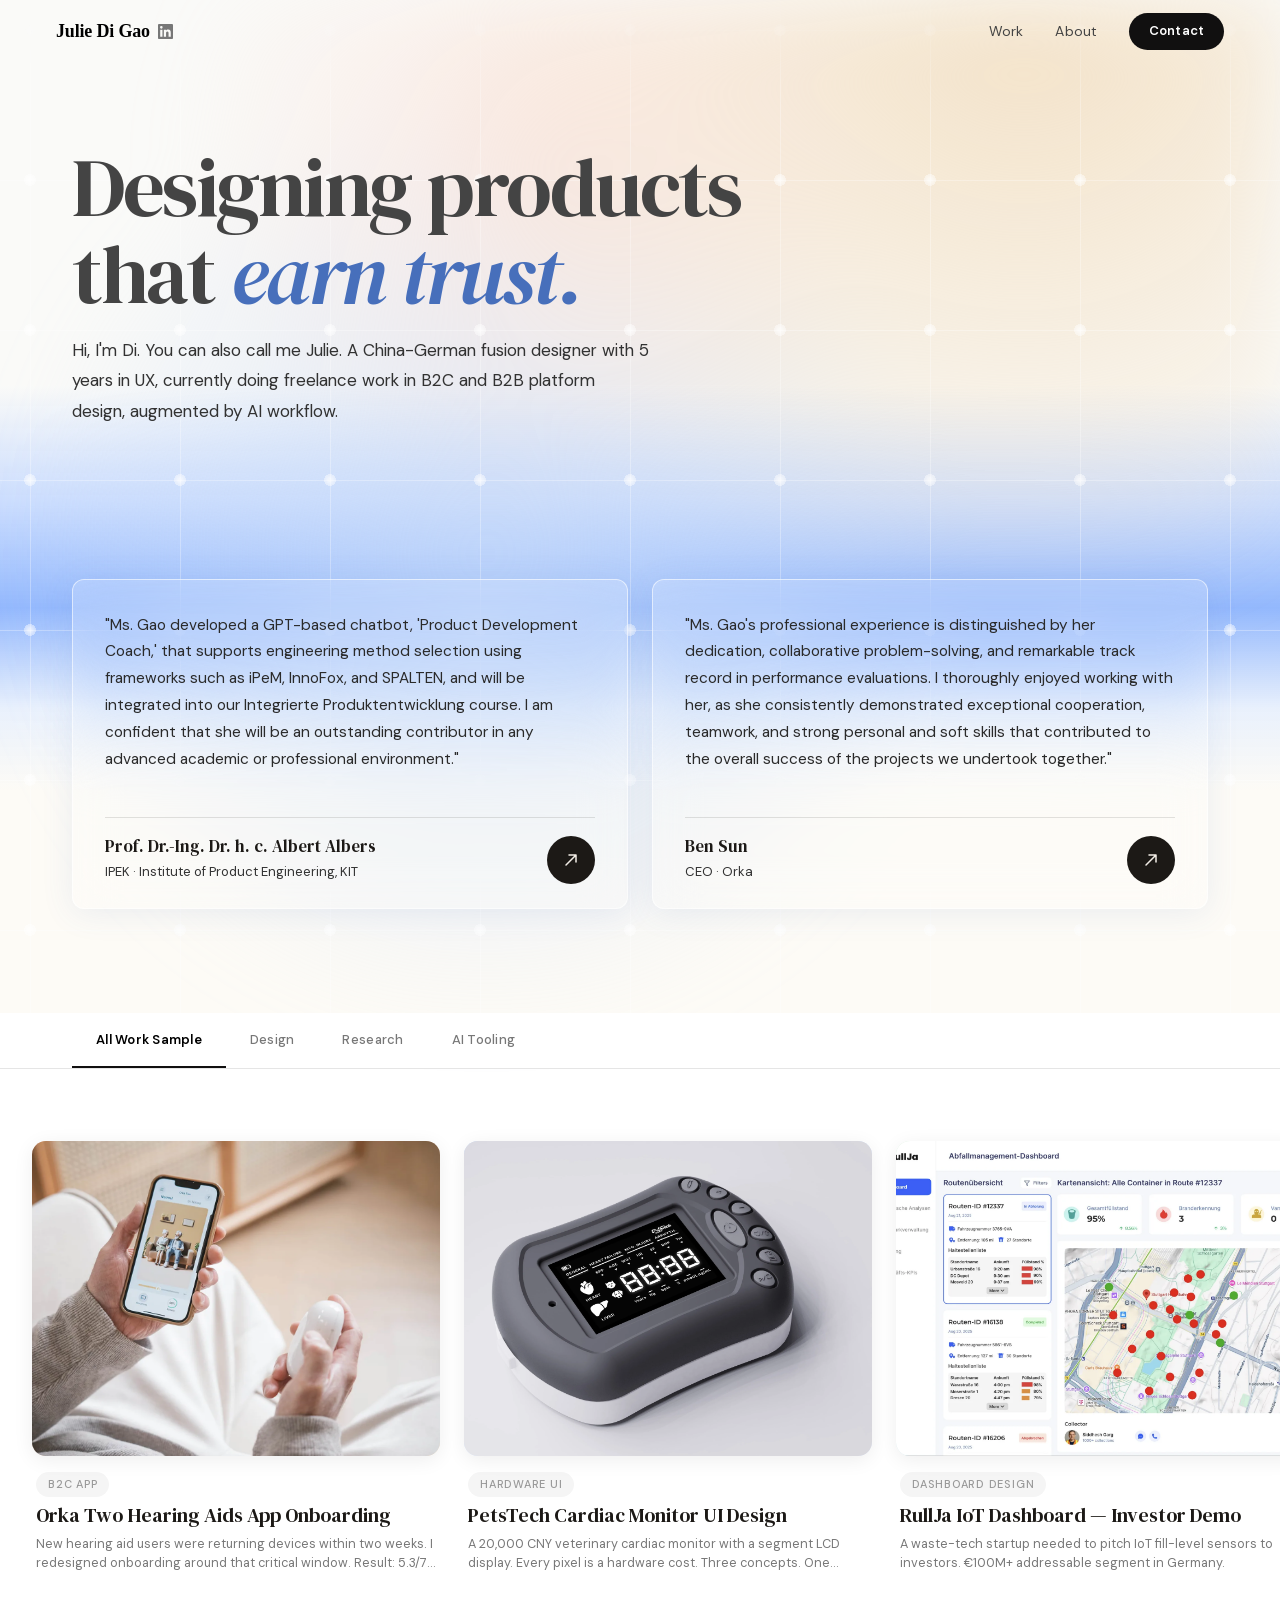
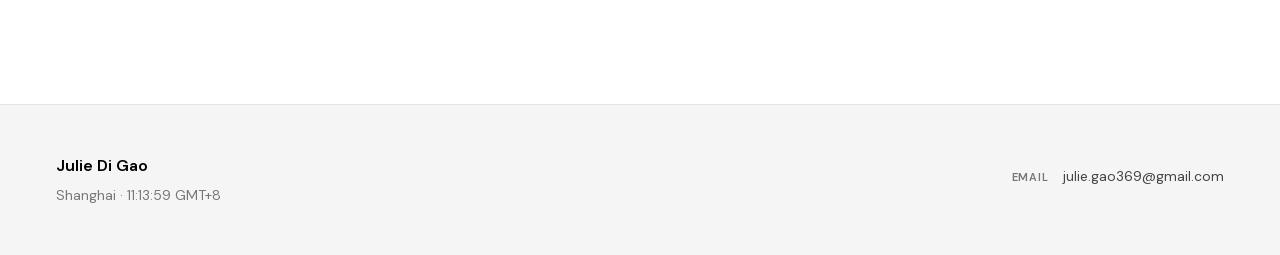
==== commit 8867afd9: "Sync latest UI tweaks from local folder" ====
--- a/index.html
+++ b/index.html
@@ -67,7 +67,7 @@
       <div class="testimonials-inner">
         <div class="testimonials-grid">
 
-          <div class="testimonial">
+          <div class="testimonial fade-in">
             <p class="testimonial-quote">"Ms. Gao developed a GPT-based chatbot, 'Product Development Coach,' that supports engineering method selection using frameworks such as iPeM, InnoFox, and SPALTEN, and will be integrated into our Integrierte Produktentwicklung course. I am confident that she will be an outstanding contributor in any advanced academic or professional environment."</p>
             <div class="testimonial-author">
               <div class="testimonial-author-info">
@@ -80,7 +80,7 @@
             </div>
           </div>
 
-          <div class="testimonial">
+          <div class="testimonial fade-in">
             <p class="testimonial-quote">"Ms. Gao's professional experience is distinguished by her dedication, collaborative problem-solving, and remarkable track record in performance evaluations. I thoroughly enjoyed working with her, as she consistently demonstrated exceptional cooperation, teamwork, and strong personal and soft skills that contributed to the overall success of the projects we undertook together."</p>
             <div class="testimonial-author">
               <div class="testimonial-author-info">
@@ -255,7 +255,7 @@
 
       <div class="projects-group" id="panel-design" data-group="design" hidden>
 
-        <div class="proj-row">
+        <div class="proj-row fade-in">
           <div class="proj-image">
             <a href="orka-health.html">
               <picture>
@@ -273,7 +273,7 @@
           </div>
         </div>
 
-        <div class="proj-row proj-row--flip">
+        <div class="proj-row proj-row--flip fade-in">
           <div class="proj-text">
             <span class="proj-cat">Hardware UI</span>
             <h3 class="proj-title"><a href="dog-cardiac.html">PetsTech Cardiac Monitor UI Design</a></h3>
@@ -291,7 +291,7 @@
           </div>
         </div>
 
-        <div class="proj-row">
+        <div class="proj-row fade-in">
           <div class="proj-image">
             <a href="rullja-app.html">
               <picture>
@@ -314,7 +314,7 @@
 
       <div class="projects-group" id="panel-research" data-group="research" hidden>
 
-        <div class="proj-row">
+        <div class="proj-row fade-in">
           <div class="proj-image">
             <a href="agile-cps.html">
               <picture>
@@ -333,7 +333,7 @@
           </div>
         </div>
 
-        <div class="proj-row proj-row--flip">
+        <div class="proj-row proj-row--flip fade-in">
           <div class="proj-text">
             <span class="proj-cat">Service Design</span>
             <h3 class="proj-title"><a href="mercedes-ewagon.html">E-Wagen Simplification @ Mercedes-Benz Sindelfingen</a></h3>
@@ -351,7 +351,7 @@
           </div>
         </div>
 
-        <div class="proj-row">
+        <div class="proj-row fade-in">
           <div class="proj-image">
             <a href="german-telehealth.html">
               <picture>
@@ -369,7 +369,7 @@
           </div>
         </div>
 
-        <div class="proj-row proj-row--flip">
+        <div class="proj-row proj-row--flip fade-in">
           <div class="proj-text">
             <span class="proj-cat">Market Research</span>
             <h3 class="proj-title"><a href="rullja-smart-bin.html">Rullja Smart Bin Sensor — Market Research Report</a></h3>
@@ -392,7 +392,7 @@
 
       <div class="projects-group" id="panel-automation" data-group="automation" hidden>
 
-        <div class="proj-row">
+        <div class="proj-row fade-in">
           <div class="proj-image">
             <a href="ipek-gpt.html">
               <picture>
@@ -410,7 +410,7 @@
           </div>
         </div>
 
-        <div class="proj-row proj-row--flip card--nda"
+        <div class="proj-row proj-row--flip fade-in card--nda"
              role="button" tabindex="0"
              data-modal-title="Cincobox Bill AutoBot"
              data-modal-body="This work is confidential. Reach out to talk about how I approach this type of problem.">
@@ -439,7 +439,7 @@
   </main>
 
   <!-- FOOTER -->
-  <footer id="contact" class="site-footer">
+  <footer id="contact" class="site-footer fade-in">
     <div class="footer-left">
       <span class="footer-name">Julie Di Gao</span>
       <span class="footer-tagline">Shanghai · <span id="clock" aria-hidden="true"></span></span>
--- a/style.css
+++ b/style.css
@@ -223,14 +223,20 @@
 /* ── Scroll reveal ── */
 .fade-in {
   opacity: 0;
-  transform: translateY(24px);
-  transition: opacity 0.8s cubic-bezier(.22,1,.36,1),
-              transform 0.8s cubic-bezier(.22,1,.36,1);
+  transform: translateY(28px);
+  transition: opacity 0.7s cubic-bezier(.22,1,.36,1),
+              transform 0.7s cubic-bezier(.22,1,.36,1);
 }
 .fade-in.visible {
   opacity: 1;
   transform: translateY(0);
 }
+
+.testimonials-grid .testimonial.fade-in:nth-child(2) { transition-delay: 100ms; }
+
+.projects-group .proj-row.fade-in:nth-child(2) { transition-delay: 60ms; }
+.projects-group .proj-row.fade-in:nth-child(3) { transition-delay: 120ms; }
+.projects-group .proj-row.fade-in:nth-child(4) { transition-delay: 180ms; }
 
 /* ── Skip link (screen-reader, visible on focus) ── */
 .skip-link {
@@ -1045,22 +1051,20 @@
   .nav-links.open > *:nth-child(4) { transition-delay: 0.16s; }
 
   .nav-links .nav-cta {
-    margin-top: auto;
-    margin-bottom: max(1.75rem, env(safe-area-inset-bottom));
-    width: calc(100% - 3.5rem);
-    align-self: center;
-    border-bottom: none;
-    padding: 0.875rem 1.5rem;
-    min-height: 48px;
-    background: var(--accent);
-    border: none;
-    border-radius: var(--radius-pill);
-    color: #fff;
-    font-weight: 600;
-    font-size: 0.9375rem;
-    justify-content: center;
-    text-align: center;
-    box-shadow: 0 4px 20px rgba(34,81,255,0.32);
+    background: none;
+    border-radius: 0;
+    border-bottom: 1px solid rgba(0, 0, 0, 0.06);
+    box-shadow: none;
+    color: rgba(5, 28, 44, 0.65);
+    font-weight: 400;
+    font-size: 1rem;
+    padding: 1.125rem 1.75rem;
+    margin: 0;
+    width: 100%;
+    align-self: stretch;
+    justify-content: space-between;
+    text-align: left;
+    min-height: unset;
   }
 
   .cs-page .nav-links {
@@ -1146,7 +1150,7 @@
   }
 
   .projects-group + .projects-group {
-    margin-top: 3rem;
+    margin-top: 0;
   }
 
   .cta-inner {
@@ -1160,7 +1164,7 @@
 
   .site-footer {
     flex-direction: column;
-    text-align: center;
+    text-align: left;
     gap: 0.5rem;
   }
 
@@ -1391,6 +1395,7 @@
 @media (prefers-reduced-motion: reduce) {
   .hero-eyebrow,
   .hero-title,
+  .hero-bio,
   .hero-desc,
   .hero-cta {
     animation: none;
@@ -2507,14 +2512,14 @@
 .nav-left {
   display: flex;
   align-items: center;
-  gap: 0.5rem;
+  gap: 8px;
 }
 
 .nav-linkedin {
   color: var(--tertiary);
   display: flex;
   align-items: center;
-  justify-content: center;
+  justify-content: flex-start;
   line-height: 1;
   transition: color 0.2s;
   min-width: 48px;
@@ -2587,6 +2592,7 @@
   line-height: 1.8;
   color: var(--secondary);
   max-width: 580px;
+  animation: heroTextIn 0.8s cubic-bezier(.22,1,.36,1) 0.35s both;
 }
 
 /* ── Press / associations strip ── */
@@ -2843,7 +2849,7 @@
   .proj-row {
     grid-template-columns: 1fr;
     gap: 1.5rem;
-    padding: 3rem 0;
+    padding: 2rem 0;
   }
 
   .proj-row--flip .proj-text { order: 2; }
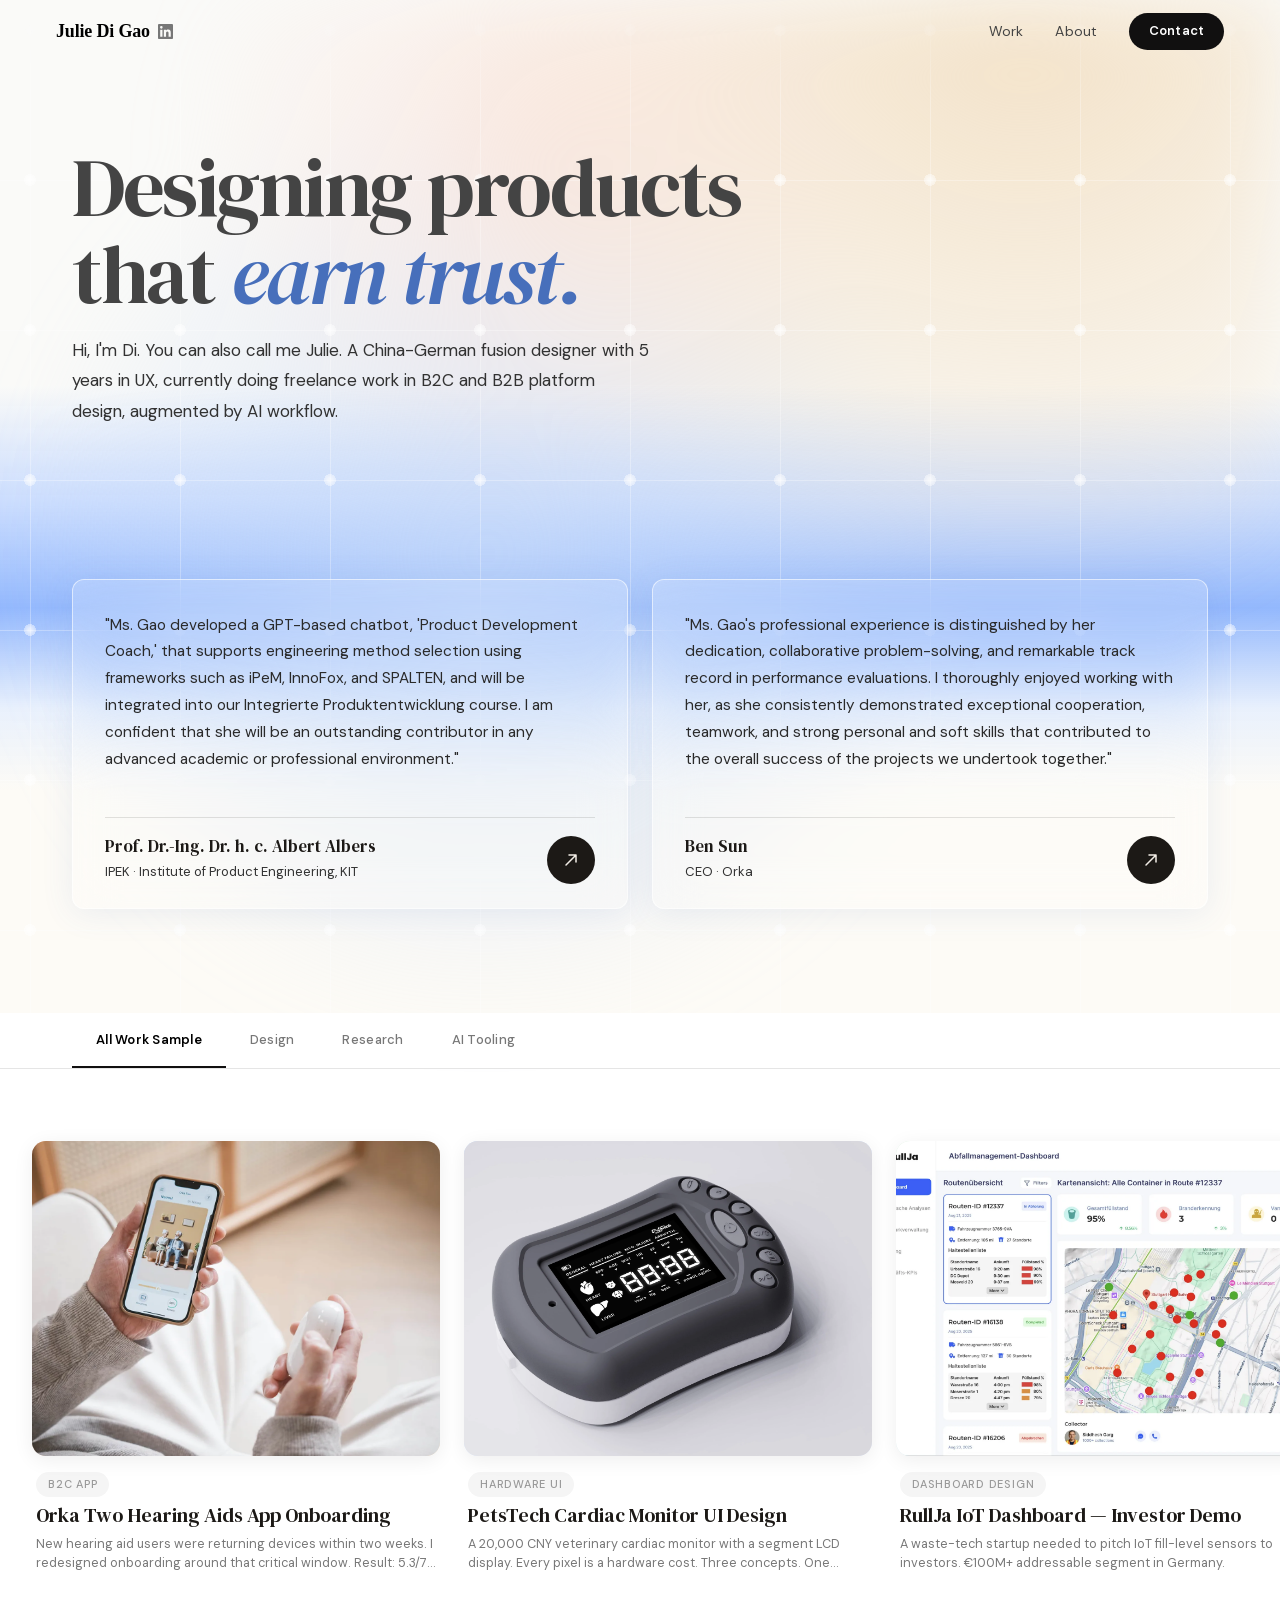
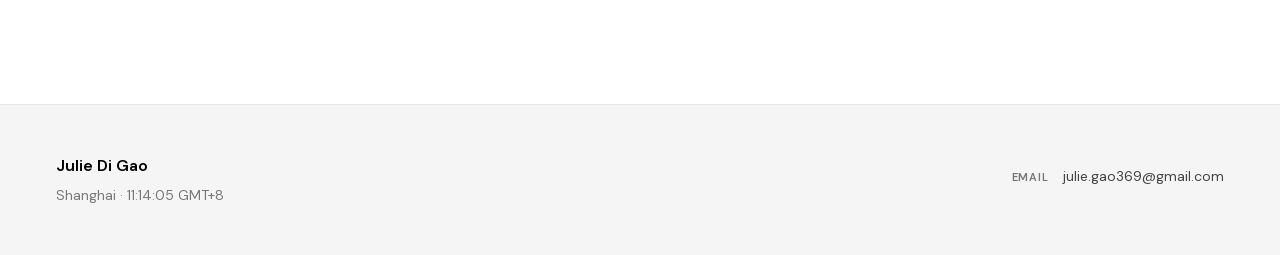
==== commit 3d8f9f28: "fix: mobile nav Contact button visible + Gmail link across all pages - Fix Contact button dark-on-wh" ====
--- a/index.html
+++ b/index.html
@@ -46,7 +46,7 @@
     <div class="nav-links">
       <a href="#projects">Work</a>
       <a href="about.html">About</a>
-      <a href="https://mail.google.com/mail/?view=cm&to=julie.gao369@gmail.com" target="_blank" rel="noopener" class="nav-cta">Contact</a>
+      <a href="https://mail.google.com/mail/?view=cm&amp;to=julie.gao369@gmail.com" target="_blank" rel="noopener" class="nav-cta">Contact</a>
     </div>
   </nav>
 
--- a/style.css
+++ b/style.css
@@ -1078,7 +1078,7 @@
     border-bottom-color: rgba(0,0,0,0.07);
   }
   .cs-page .nav-links a:hover { color: var(--text); }
-  .cs-page .nav-links .nav-cta { color: #fff; }
+  .cs-page .nav-links .nav-cta { color: var(--secondary); }
 
   /* Solid white nav bar when dropdown is open on case study pages */
   .cs-page .site-nav:has(.nav-links.open) {
@@ -3773,3 +3773,27 @@
   mask-image: linear-gradient(to bottom, rgba(0,0,0,0.20) 0px, rgba(0,0,0,0.20) 30px, rgba(0,0,0,1) 105px);
   -webkit-mask-image: linear-gradient(to bottom, rgba(0,0,0,0.20) 0px, rgba(0,0,0,0.20) 30px, rgba(0,0,0,1) 105px);
 }
+
+/* ── Mobile: Contact pill → plain nav row (must come last to beat desktop specificity) ── */
+@media (max-width: 768px) {
+  .cs-page .nav-links .nav-cta,
+  body:not(.cs-page) .nav-links .nav-cta {
+    background: transparent;
+    color: rgba(5, 28, 44, 0.65);
+    border-radius: 0;
+    box-shadow: none;
+    padding: 1.125rem 1.75rem;
+    font-weight: 400;
+    font-size: 1rem;
+    margin: 0;
+    width: 100%;
+    align-self: stretch;
+    border-bottom: 1px solid rgba(0, 0, 0, 0.06);
+  }
+  .cs-page .nav-links .nav-cta:hover,
+  body:not(.cs-page) .nav-links .nav-cta:hover {
+    background: transparent;
+    color: #051C2C;
+    transform: none;
+  }
+}
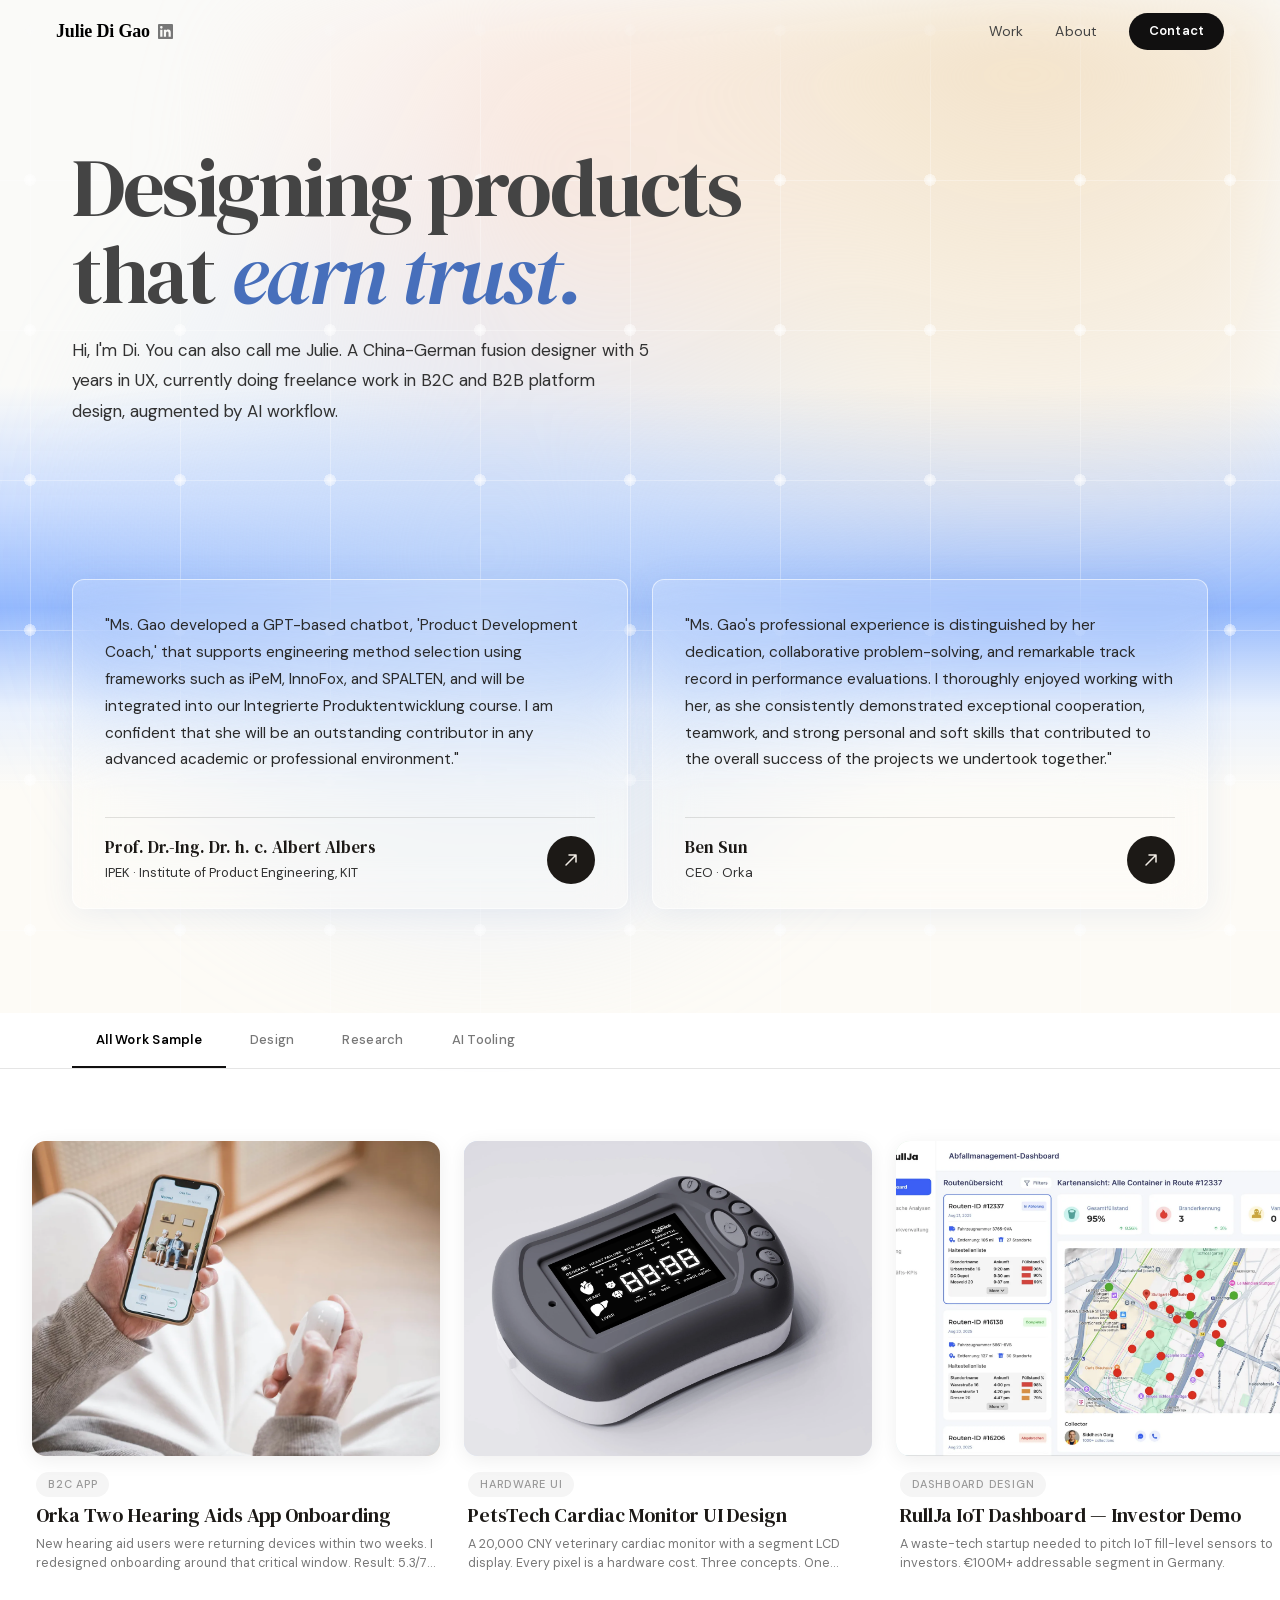
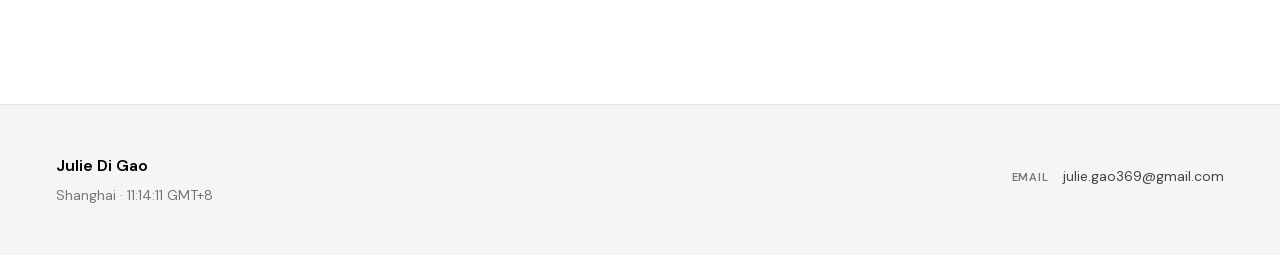
==== commit ca0d6ab9: "feat: smoother hero entrance + Orka case study copy refresh - Replace scroll-triggered fade-in on he" ====
--- a/index.html
+++ b/index.html
@@ -67,7 +67,7 @@
       <div class="testimonials-inner">
         <div class="testimonials-grid">
 
-          <div class="testimonial fade-in">
+          <div class="testimonial">
             <p class="testimonial-quote">"Ms. Gao developed a GPT-based chatbot, 'Product Development Coach,' that supports engineering method selection using frameworks such as iPeM, InnoFox, and SPALTEN, and will be integrated into our Integrierte Produktentwicklung course. I am confident that she will be an outstanding contributor in any advanced academic or professional environment."</p>
             <div class="testimonial-author">
               <div class="testimonial-author-info">
@@ -80,7 +80,7 @@
             </div>
           </div>
 
-          <div class="testimonial fade-in">
+          <div class="testimonial">
             <p class="testimonial-quote">"Ms. Gao's professional experience is distinguished by her dedication, collaborative problem-solving, and remarkable track record in performance evaluations. I thoroughly enjoyed working with her, as she consistently demonstrated exceptional cooperation, teamwork, and strong personal and soft skills that contributed to the overall success of the projects we undertook together."</p>
             <div class="testimonial-author">
               <div class="testimonial-author-info">
@@ -419,7 +419,7 @@
             <h3 class="proj-title">Cincobox Bill AutoBot</h3>
             <hr class="proj-rule" />
             <p class="proj-meta">Ongoing · Agentic Build</p>
-            <p class="proj-desc">A quality inspection CEO was losing one full working day every month to manual invoicing. I restructured the database and built an automation in Google Sheets. Ask me to walk you through it.</p>
+            <p class="proj-desc">A Colombian quality inspection CEO was losing one day every month to manual invoicing. As a contract-based project, I restructured his database and built an automation invoice tool to release his time from repetitive work.</p>
           </div>
           <div class="proj-image">
             <picture>
--- a/style.css
+++ b/style.css
@@ -1397,8 +1397,11 @@
   .hero-title,
   .hero-bio,
   .hero-desc,
-  .hero-cta {
+  .hero-cta,
+  .testimonials--hero .testimonial {
     animation: none;
+    opacity: 1;
+    transform: none;
   }
 
   .fade-in {
@@ -1514,7 +1517,7 @@
 }
 
 .cs-sub {
-  font-family: var(--font-display);
+  font-family: var(--font);
   font-size: 1.25rem;
   color: var(--secondary);
   line-height: 1.65;
@@ -2945,6 +2948,17 @@
   flex-direction: column;
   justify-content: space-between;
   min-height: 260px;
+  opacity: 0;
+  transform: translateY(24px);
+  animation: cardEnter 0.85s cubic-bezier(.22,1,.36,1) both;
+}
+
+.testimonials--hero .testimonial:nth-child(1) { animation-delay: 0.55s; }
+.testimonials--hero .testimonial:nth-child(2) { animation-delay: 0.72s; }
+
+@keyframes cardEnter {
+  from { opacity: 0; transform: translateY(24px) scale(0.985); }
+  to   { opacity: 1; transform: translateY(0) scale(1); }
 }
 
 .testimonials--hero .testimonial-quote {
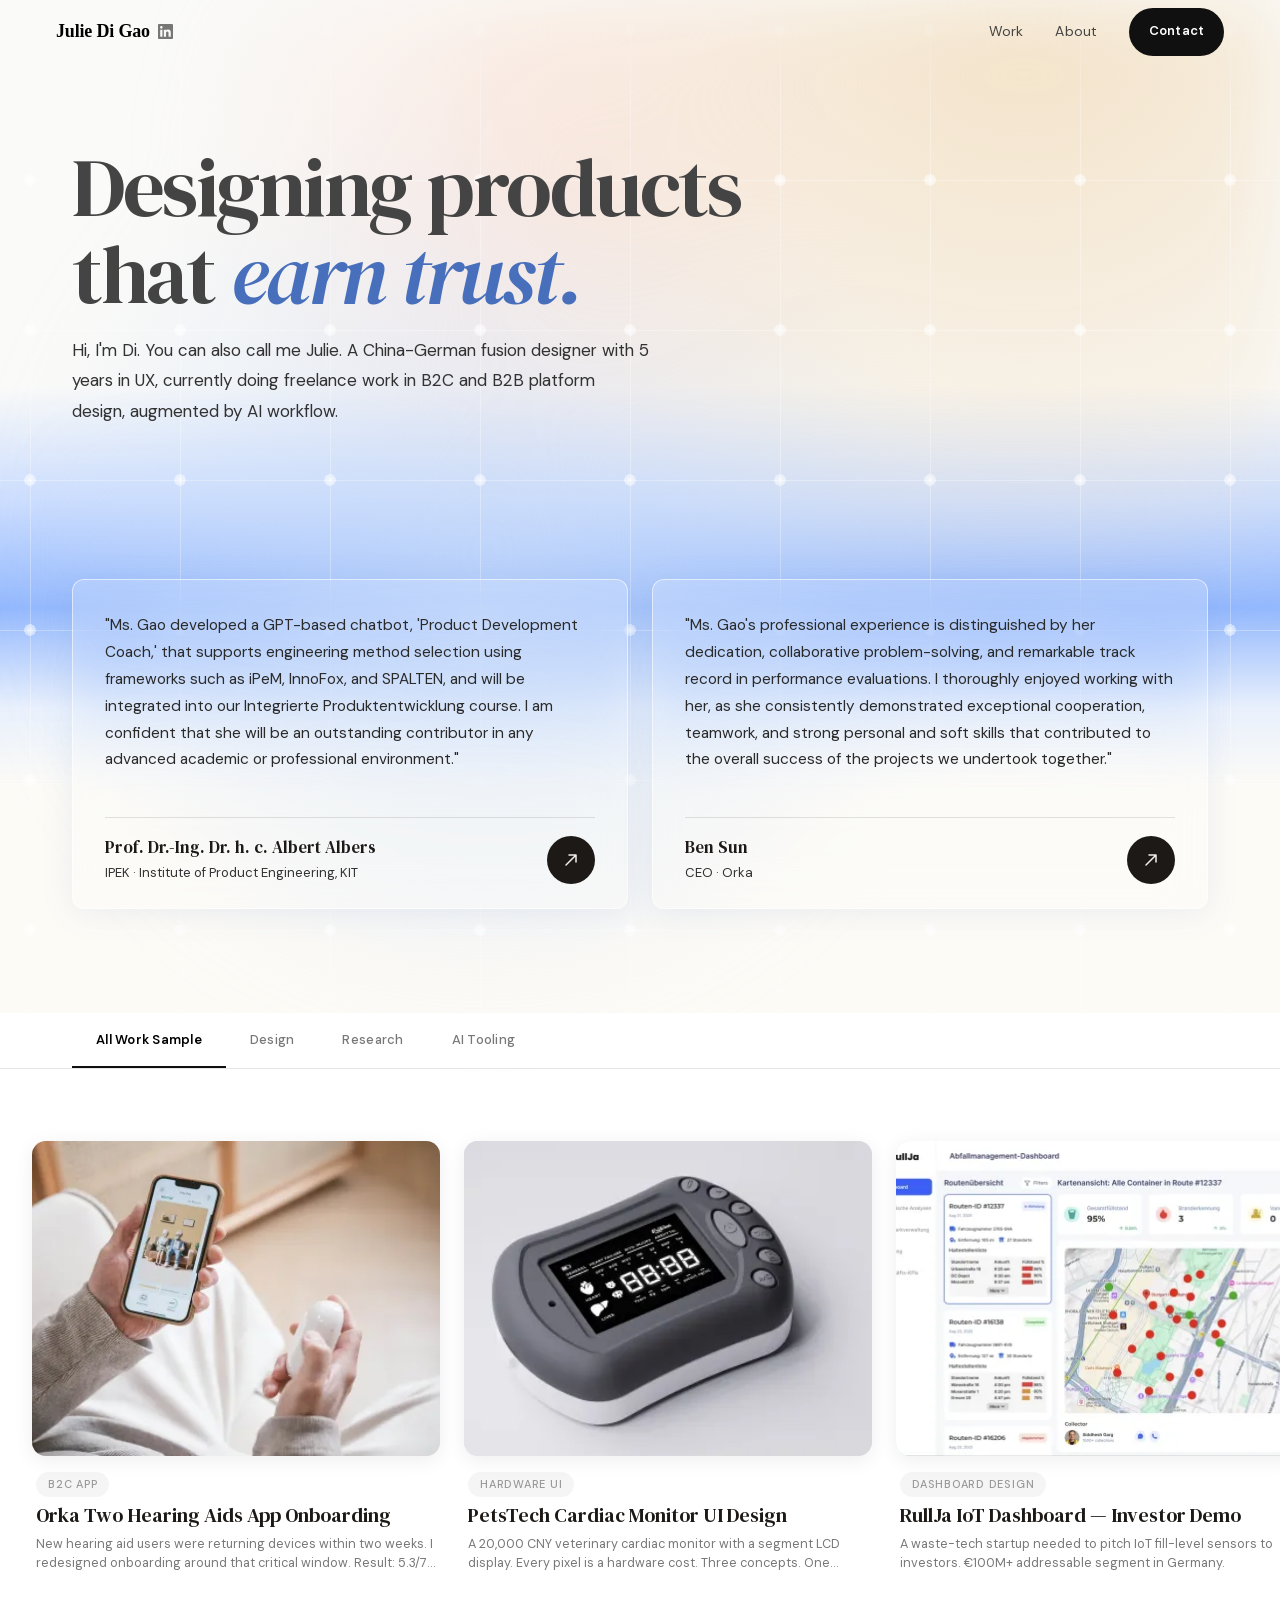
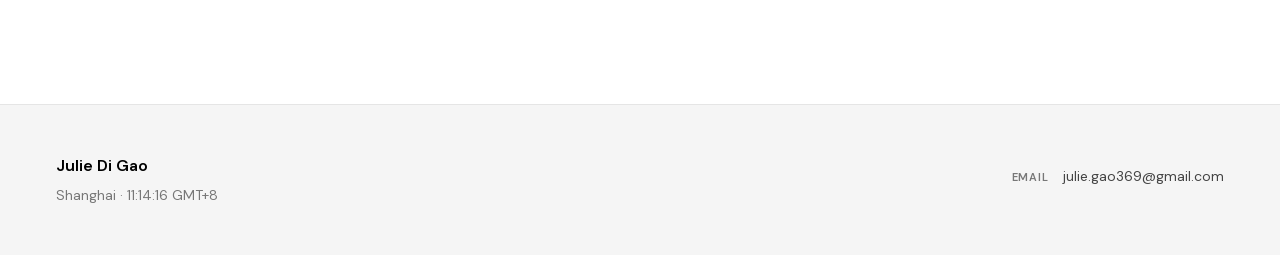
==== commit b1541ee3: "fix: responsive + a11y pass — CLS, tap targets, mobile readability - Add explicit width/height to 45" ====
--- a/index.html
+++ b/index.html
@@ -119,8 +119,8 @@
         <a href="orka-health.html" class="proj-card" data-group="design">
           <div class="proj-card-visual" style="background: linear-gradient(145deg, #FBDBD0 0%, #F3E1C6 100%);">
             <picture>
-              <source srcset="img/orka-thumb.webp" type="image/webp">
-              <img loading="lazy" src="img/orka-thumb.jpg" alt="Orka Two hearing aids app onboarding screens" />
+              <source srcset="img/orka-thumb-480w.webp 480w, img/orka-thumb-960w.webp 960w" sizes="(max-width: 768px) 100vw, 408px" type="image/webp">
+              <img loading="lazy" src="img/orka-thumb.jpg" width="1440" height="920" alt="Orka Two hearing aids app onboarding screens" />
             </picture>
           </div>
           <div class="proj-card-body">
@@ -133,8 +133,8 @@
         <a href="dog-cardiac.html" class="proj-card" data-group="design">
           <div class="proj-card-visual" style="background: linear-gradient(145deg, #C8DBF8 0%, #E2EDFF 100%);">
             <picture>
-              <source srcset="img/petstech.webp" type="image/webp">
-              <img loading="lazy" src="img/petstech.jpg" alt="PetsTech cardiac monitor device" />
+              <source srcset="img/petstech-480w.webp 480w, img/petstech-960w.webp 960w" sizes="(max-width: 768px) 100vw, 408px" type="image/webp">
+              <img loading="lazy" src="img/petstech.jpg" width="4000" height="2247" alt="PetsTech cardiac monitor device" />
             </picture>
           </div>
           <div class="proj-card-body">
@@ -147,8 +147,8 @@
         <a href="rullja-app.html" class="proj-card" data-group="design">
           <div class="proj-card-visual" style="background: linear-gradient(145deg, #D4EDD6 0%, #C8DBF8 100%);">
             <picture>
-              <source srcset="img/rullja/rullja-software.webp" type="image/webp">
-              <img loading="lazy" src="img/rullja/rullja-software.png" alt="RullJa IoT dashboard interface" />
+              <source srcset="img/rullja/rullja-software-480w.webp 480w, img/rullja/rullja-software-960w.webp 960w" sizes="(max-width: 768px) 100vw, 408px" type="image/webp">
+              <img loading="lazy" src="img/rullja/rullja-software.png" width="1756" height="1154" alt="RullJa IoT dashboard interface" />
             </picture>
           </div>
           <div class="proj-card-body">
@@ -161,8 +161,8 @@
         <a href="agile-cps.html" class="proj-card" data-group="research">
           <div class="proj-card-visual" style="background: linear-gradient(145deg, #93B8FD 0%, #C8DBF8 100%);">
             <picture>
-              <source srcset="img/agile-cps.webp" type="image/webp">
-              <img loading="lazy" src="img/agile-cps.png" alt="Agile CPS research visualization" />
+              <source srcset="img/agile-cps-480w.webp 480w, img/agile-cps-960w.webp 960w" sizes="(max-width: 768px) 100vw, 408px" type="image/webp">
+              <img loading="lazy" src="img/agile-cps.png" width="1000" height="618" alt="Agile CPS research visualization" />
             </picture>
           </div>
           <div class="proj-card-body">
@@ -175,8 +175,8 @@
         <a href="mercedes-ewagon.html" class="proj-card" data-group="research">
           <div class="proj-card-visual" style="background: linear-gradient(145deg, #F3E1C6 0%, #FBDBD0 100%);">
             <picture>
-              <source srcset="img/mercedesetrolley.webp" type="image/webp">
-              <img loading="lazy" src="img/mercedesetrolley.jpg" alt="Mercedes-Benz e-Wagen factory floor" />
+              <source srcset="img/mercedesetrolley-480w.webp 480w, img/mercedesetrolley-960w.webp 960w" sizes="(max-width: 768px) 100vw, 408px" type="image/webp">
+              <img loading="lazy" src="img/mercedesetrolley.jpg" width="1600" height="1061" alt="Mercedes-Benz e-Wagen factory floor" />
             </picture>
           </div>
           <div class="proj-card-body">
@@ -189,8 +189,8 @@
         <a href="german-telehealth.html" class="proj-card" data-group="research">
           <div class="proj-card-visual" style="background: linear-gradient(145deg, #E0DAEE 0%, #C8DBF8 100%);">
             <picture>
-              <source srcset="img/telehealth-de.webp" type="image/webp">
-              <img loading="lazy" src="img/telehealth-de.png" alt="German telehealth infrastructure mapping" />
+              <source srcset="img/telehealth-de-480w.webp 480w, img/telehealth-de-960w.webp 960w" sizes="(max-width: 768px) 100vw, 408px" type="image/webp">
+              <img loading="lazy" src="img/telehealth-de.png" width="920" height="690" alt="German telehealth infrastructure mapping" />
             </picture>
           </div>
           <div class="proj-card-body">
@@ -203,8 +203,8 @@
         <a href="rullja-smart-bin.html" class="proj-card" data-group="research">
           <div class="proj-card-visual" style="background: linear-gradient(145deg, #D4EDD6 0%, #F3E1C6 100%);">
             <picture>
-              <source srcset="img/rullja-bin.webp" type="image/webp">
-              <img loading="lazy" src="img/rullja-bin.png" alt="Rullja smart bin sensor" />
+              <source srcset="img/rullja-bin-480w.webp 480w, img/rullja-bin-960w.webp 960w" sizes="(max-width: 768px) 100vw, 408px" type="image/webp">
+              <img loading="lazy" src="img/rullja-bin.png" width="1100" height="757" alt="Rullja smart bin sensor" />
             </picture>
           </div>
           <div class="proj-card-body">
@@ -217,8 +217,8 @@
         <a href="ipek-gpt.html" class="proj-card" data-group="automation">
           <div class="proj-card-visual" style="background: linear-gradient(145deg, #F3E1C6 0%, #FBDBD0 100%);">
             <picture>
-              <source srcset="img/ipek-gpt-thumb.webp" type="image/webp">
-              <img loading="lazy" src="img/ipek-gpt-thumb.jpg" alt="IPEK AI Consultant interface" />
+              <source srcset="img/ipek-gpt-thumb-480w.webp 480w, img/ipek-gpt-thumb-960w.webp 960w" sizes="(max-width: 768px) 100vw, 408px" type="image/webp">
+              <img loading="lazy" src="img/ipek-gpt-thumb.jpg" width="1600" height="1066" alt="IPEK AI Consultant interface" />
             </picture>
           </div>
           <div class="proj-card-body">
@@ -234,8 +234,8 @@
              data-modal-body="This work is confidential. Reach out to talk about how I approach this type of problem.">
           <div class="proj-card-visual" style="background: linear-gradient(145deg, #C8DBF8 0%, #D4EDD6 100%);">
             <picture>
-              <source srcset="img/invoice-automation.webp" type="image/webp">
-              <img loading="lazy" src="img/invoice-automation.png" alt="Cincobox invoice automation" />
+              <source srcset="img/invoice-automation-480w.webp 480w, img/invoice-automation-960w.webp 960w" sizes="(max-width: 768px) 100vw, 408px" type="image/webp">
+              <img loading="lazy" src="img/invoice-automation.png" width="1100" height="728" alt="Cincobox invoice automation" />
             </picture>
           </div>
           <div class="proj-card-body">
@@ -259,8 +259,8 @@
           <div class="proj-image">
             <a href="orka-health.html">
               <picture>
-                <source srcset="img/orka-thumb.webp" type="image/webp">
-                <img loading="lazy" src="img/orka-thumb.jpg" alt="Orka Two hearing aids app onboarding screens" />
+                <source srcset="img/orka-thumb-480w.webp 480w, img/orka-thumb-960w.webp 960w" sizes="(max-width: 768px) 100vw, 408px" type="image/webp">
+                <img loading="lazy" src="img/orka-thumb.jpg" width="1440" height="920" alt="Orka Two hearing aids app onboarding screens" />
               </picture>
             </a>
           </div>
@@ -284,8 +284,8 @@
           <div class="proj-image">
             <a href="dog-cardiac.html">
               <picture>
-                <source srcset="img/petstech.webp" type="image/webp">
-                <img loading="lazy" src="img/petstech.jpg" alt="PetsTech cardiac monitor device" />
+                <source srcset="img/petstech-480w.webp 480w, img/petstech-960w.webp 960w" sizes="(max-width: 768px) 100vw, 408px" type="image/webp">
+                <img loading="lazy" src="img/petstech.jpg" width="4000" height="2247" alt="PetsTech cardiac monitor device" />
               </picture>
             </a>
           </div>
@@ -295,8 +295,8 @@
           <div class="proj-image">
             <a href="rullja-app.html">
               <picture>
-                <source srcset="img/rullja/rullja-software.webp" type="image/webp">
-                <img loading="lazy" src="img/rullja/rullja-software.png" alt="RullJa IoT dashboard interface" />
+                <source srcset="img/rullja/rullja-software-480w.webp 480w, img/rullja/rullja-software-960w.webp 960w" sizes="(max-width: 768px) 100vw, 408px" type="image/webp">
+                <img loading="lazy" src="img/rullja/rullja-software.png" width="1756" height="1154" alt="RullJa IoT dashboard interface" />
               </picture>
             </a>
           </div>
@@ -318,8 +318,8 @@
           <div class="proj-image">
             <a href="agile-cps.html">
               <picture>
-                <source srcset="img/agile-cps.webp" type="image/webp">
-                <img loading="lazy" src="img/agile-cps.png" alt="Agile CPS research visualization" />
+                <source srcset="img/agile-cps-480w.webp 480w, img/agile-cps-960w.webp 960w" sizes="(max-width: 768px) 100vw, 408px" type="image/webp">
+                <img loading="lazy" src="img/agile-cps.png" width="1000" height="618" alt="Agile CPS research visualization" />
               </picture>
             </a>
           </div>
@@ -344,8 +344,8 @@
           <div class="proj-image">
             <a href="mercedes-ewagon.html">
               <picture>
-                <source srcset="img/mercedesetrolley.webp" type="image/webp">
-                <img loading="lazy" src="img/mercedesetrolley.jpg" alt="Mercedes-Benz e-Wagen factory floor" />
+                <source srcset="img/mercedesetrolley-480w.webp 480w, img/mercedesetrolley-960w.webp 960w" sizes="(max-width: 768px) 100vw, 408px" type="image/webp">
+                <img loading="lazy" src="img/mercedesetrolley.jpg" width="1600" height="1061" alt="Mercedes-Benz e-Wagen factory floor" />
               </picture>
             </a>
           </div>
@@ -355,8 +355,8 @@
           <div class="proj-image">
             <a href="german-telehealth.html">
               <picture>
-                <source srcset="img/telehealth-de.webp" type="image/webp">
-                <img loading="lazy" src="img/telehealth-de.png" alt="German telehealth infrastructure mapping" />
+                <source srcset="img/telehealth-de-480w.webp 480w, img/telehealth-de-960w.webp 960w" sizes="(max-width: 768px) 100vw, 408px" type="image/webp">
+                <img loading="lazy" src="img/telehealth-de.png" width="920" height="690" alt="German telehealth infrastructure mapping" />
               </picture>
             </a>
           </div>
@@ -381,8 +381,8 @@
           <div class="proj-image">
             <a href="rullja-smart-bin.html">
               <picture>
-                <source srcset="img/rullja-bin.webp" type="image/webp">
-                <img loading="lazy" src="img/rullja-bin.png" alt="Rullja smart bin sensor" />
+                <source srcset="img/rullja-bin-480w.webp 480w, img/rullja-bin-960w.webp 960w" sizes="(max-width: 768px) 100vw, 408px" type="image/webp">
+                <img loading="lazy" src="img/rullja-bin.png" width="1100" height="757" alt="Rullja smart bin sensor" />
               </picture>
             </a>
           </div>
@@ -396,8 +396,8 @@
           <div class="proj-image">
             <a href="ipek-gpt.html">
               <picture>
-                <source srcset="img/ipek-gpt-thumb.webp" type="image/webp">
-                <img loading="lazy" src="img/ipek-gpt-thumb.jpg" alt="IPEK AI Consultant interface" />
+                <source srcset="img/ipek-gpt-thumb-480w.webp 480w, img/ipek-gpt-thumb-960w.webp 960w" sizes="(max-width: 768px) 100vw, 408px" type="image/webp">
+                <img loading="lazy" src="img/ipek-gpt-thumb.jpg" width="1600" height="1066" alt="IPEK AI Consultant interface" />
               </picture>
             </a>
           </div>
@@ -423,8 +423,8 @@
           </div>
           <div class="proj-image">
             <picture>
-              <source srcset="img/invoice-automation.webp" type="image/webp">
-              <img loading="lazy" src="img/invoice-automation.png" alt="Cincobox invoice automation" style="opacity:0.85" />
+              <source srcset="img/invoice-automation-480w.webp 480w, img/invoice-automation-960w.webp 960w" sizes="(max-width: 768px) 100vw, 408px" type="image/webp">
+              <img loading="lazy" src="img/invoice-automation.png" width="1100" height="728" alt="Cincobox invoice automation" style="opacity:0.85" />
             </picture>
           </div>
         </div>
--- a/style.css
+++ b/style.css
@@ -378,6 +378,9 @@
   color: rgba(255,255,255,0.7);
   transition: color 0.2s;
   letter-spacing: 0.01em;
+  display: inline-flex;
+  align-items: center;
+  min-height: 48px;
 }
 
 .nav-links a:hover {
@@ -1150,7 +1153,7 @@
   }
 
   .projects-group + .projects-group {
-    margin-top: 0;
+    margin-top: 40px;
   }
 
   .cta-inner {
@@ -1653,6 +1656,13 @@
   border-radius: var(--radius);
 }
 
+.cs-img {
+  width: 100%;
+  height: auto;
+  display: block;
+  border-radius: var(--radius);
+}
+
 .cs-figure figcaption {
   font-size: 0.8125rem;
   color: var(--tertiary);
@@ -2323,6 +2333,21 @@
   font-size: 0.8125rem;
   color: var(--tertiary);
   font-style: italic;
+}
+
+ul.edu-note-list {
+  list-style: disc;
+  padding-left: 1.1rem;
+  margin: 0;
+}
+
+ul.edu-note-list li {
+  margin-bottom: 0.5rem;
+  line-height: 1.55;
+}
+
+ul.edu-note-list li:last-child {
+  margin-bottom: 0;
 }
 
 /* Personal */
@@ -2628,6 +2653,12 @@
   padding: 0 clamp(1.5rem, 5vw, 3.5rem) 5rem;
 }
 
+@media (max-width: 768px) {
+  .projects-stage {
+    padding-top: 1.5rem;
+  }
+}
+
 /* ── Project rows ── */
 .proj-row {
   display: grid;
@@ -2684,6 +2715,9 @@
   color: inherit;
   text-decoration: none;
   transition: color 0.2s;
+  display: inline-block;
+  min-height: 48px;
+  padding: 0.5rem 0;
 }
 
 .proj-title a:hover { color: var(--accent); }
@@ -2708,8 +2742,10 @@
 }
 
 .proj-link {
-  display: inline-block;
-  margin-top: 1rem;
+  display: inline-flex;
+  align-items: center;
+  min-height: 48px;
+  margin-top: 0.5rem;
   font-size: 0.875rem;
   font-weight: 500;
   color: var(--accent);
@@ -2852,21 +2888,43 @@
   .proj-row {
     grid-template-columns: 1fr;
     gap: 1.5rem;
-    padding: 2rem 0;
+    padding: 0;
+  }
+
+  .proj-row + .proj-row {
+    margin-top: 40px;
   }
 
   .proj-row--flip .proj-text { order: 2; }
   .proj-row--flip .proj-image { order: 1; }
 
   .proj-image img { aspect-ratio: 16 / 9; }
+
+  .proj-cat { font-size: 0.75rem; }
+  .proj-meta { font-size: 0.875rem; }
 
   .speaking-header {
     flex-direction: column;
     gap: 0.75rem;
   }
 
-  .speaking-photos { grid-template-columns: repeat(3, 1fr); }
-  .speaking-photo:nth-child(n+4) { display: none; }
+  .speaking-photos {
+    display: flex;
+    grid-template-columns: none;
+    gap: 0.75rem;
+    overflow-x: auto;
+    scroll-snap-type: x mandatory;
+    -webkit-overflow-scrolling: touch;
+    padding-bottom: 0.5rem;
+    margin-inline: calc(clamp(1.5rem, 5vw, 3.5rem) * -1);
+    padding-inline: clamp(1.5rem, 5vw, 3.5rem);
+    scrollbar-width: thin;
+  }
+  .speaking-photo {
+    flex: 0 0 70%;
+    scroll-snap-align: start;
+  }
+  .speaking-photo:nth-child(n+4) { display: block; }
 
   .site-footer {
     flex-direction: column;
@@ -3735,32 +3793,11 @@
   display: none !important;
 }
 
-/* ── Mobile: vertical list ── */
+/* ── Mobile: scroll section is desktop-only; panels handle mobile ── */
 @media (max-width: 768px) {
-  .proj-scroll-section,
-  .proj-scroll-section.marquee-active {
-    max-width: none;
-    padding: 1.5rem 1rem 3rem;
-    overflow: visible;
-  }
-  .proj-scroll-track,
-  .proj-scroll-section.marquee-active .proj-scroll-track {
-    flex-direction: column;
-    overflow-x: visible;
-    animation: none !important;
-    padding-left: 0;
-    gap: 2rem;
-  }
-  .proj-card {
-    flex: none;
-    width: 100%;
-    margin-right: 0;
-  }
-  .proj-card-visual {
-    height: 280px;
-  }
-  .proj-card-body .proj-cat { font-size: 0.75rem; }
-  .proj-card-desc { font-size: 0.875rem; }
+  .proj-scroll-section {
+    display: none;
+  }
 }
 
 /* ══════════════════════════════════════════════════════════════
